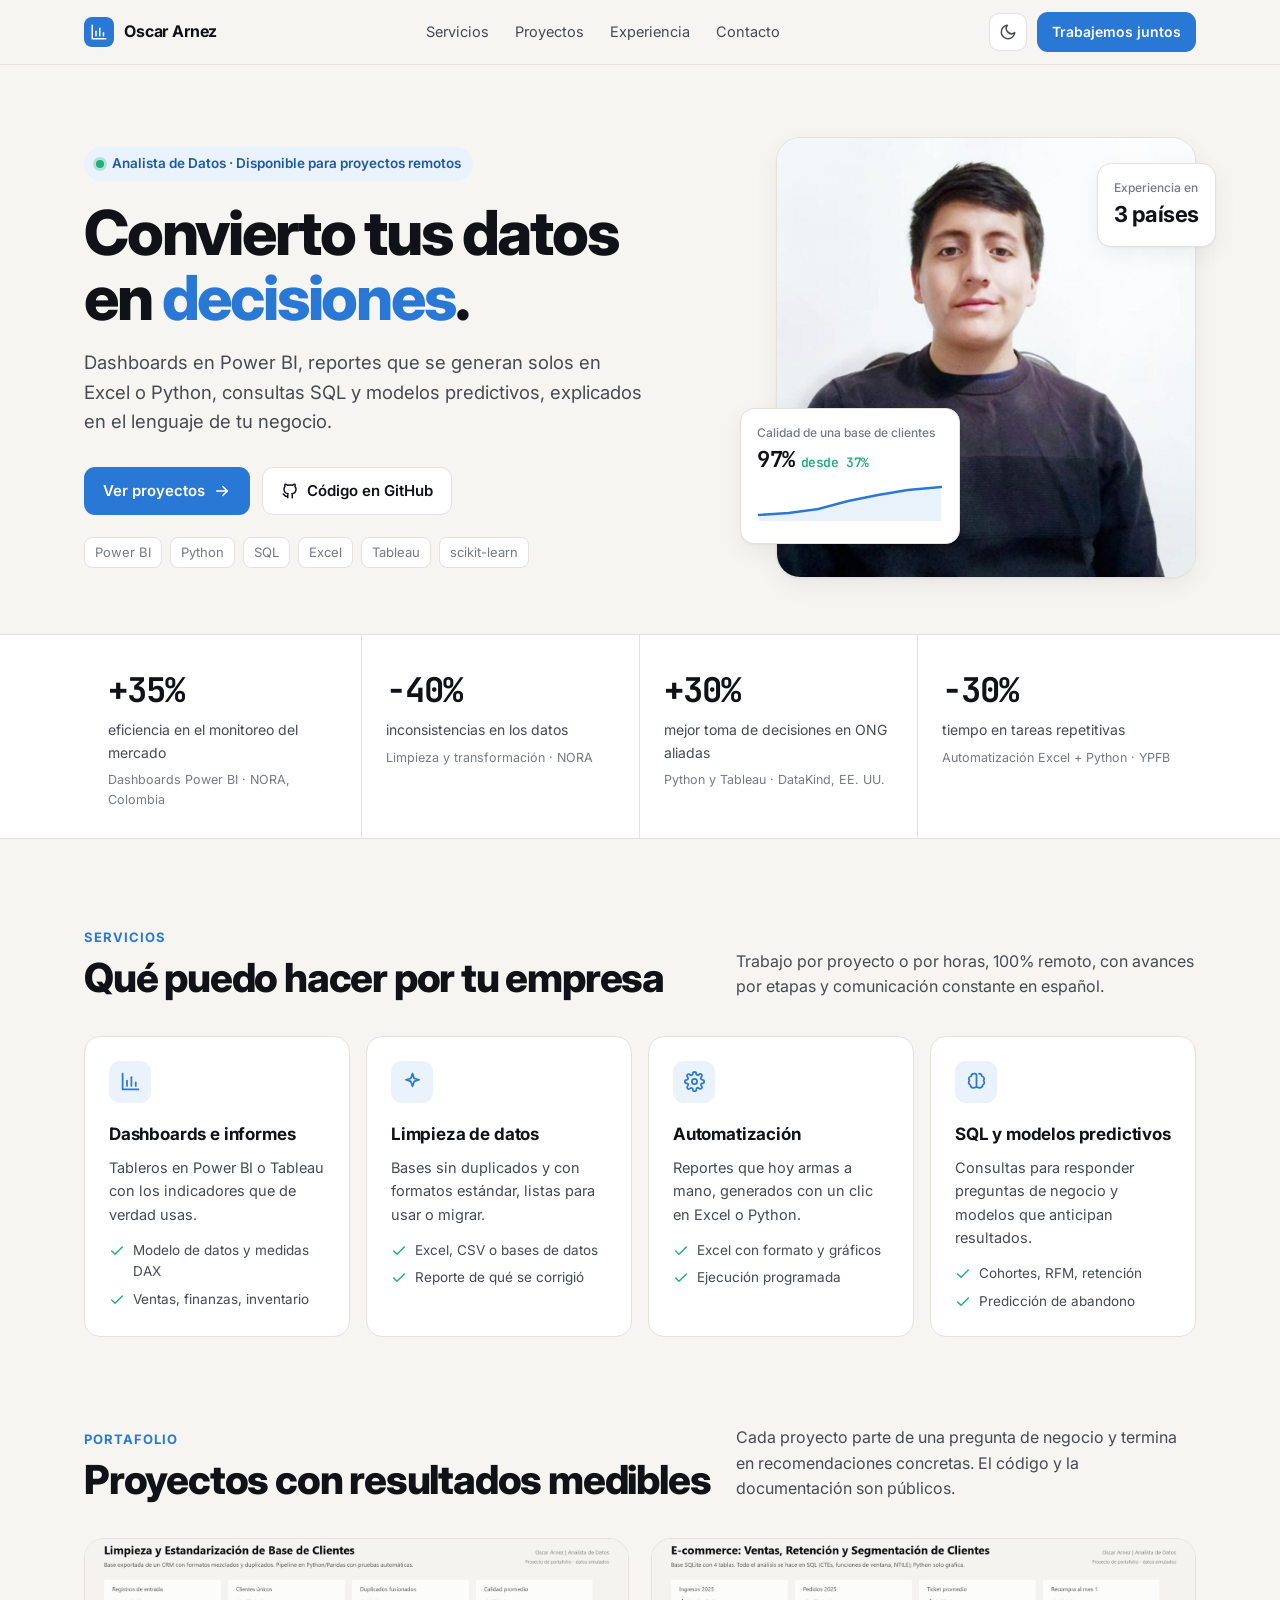
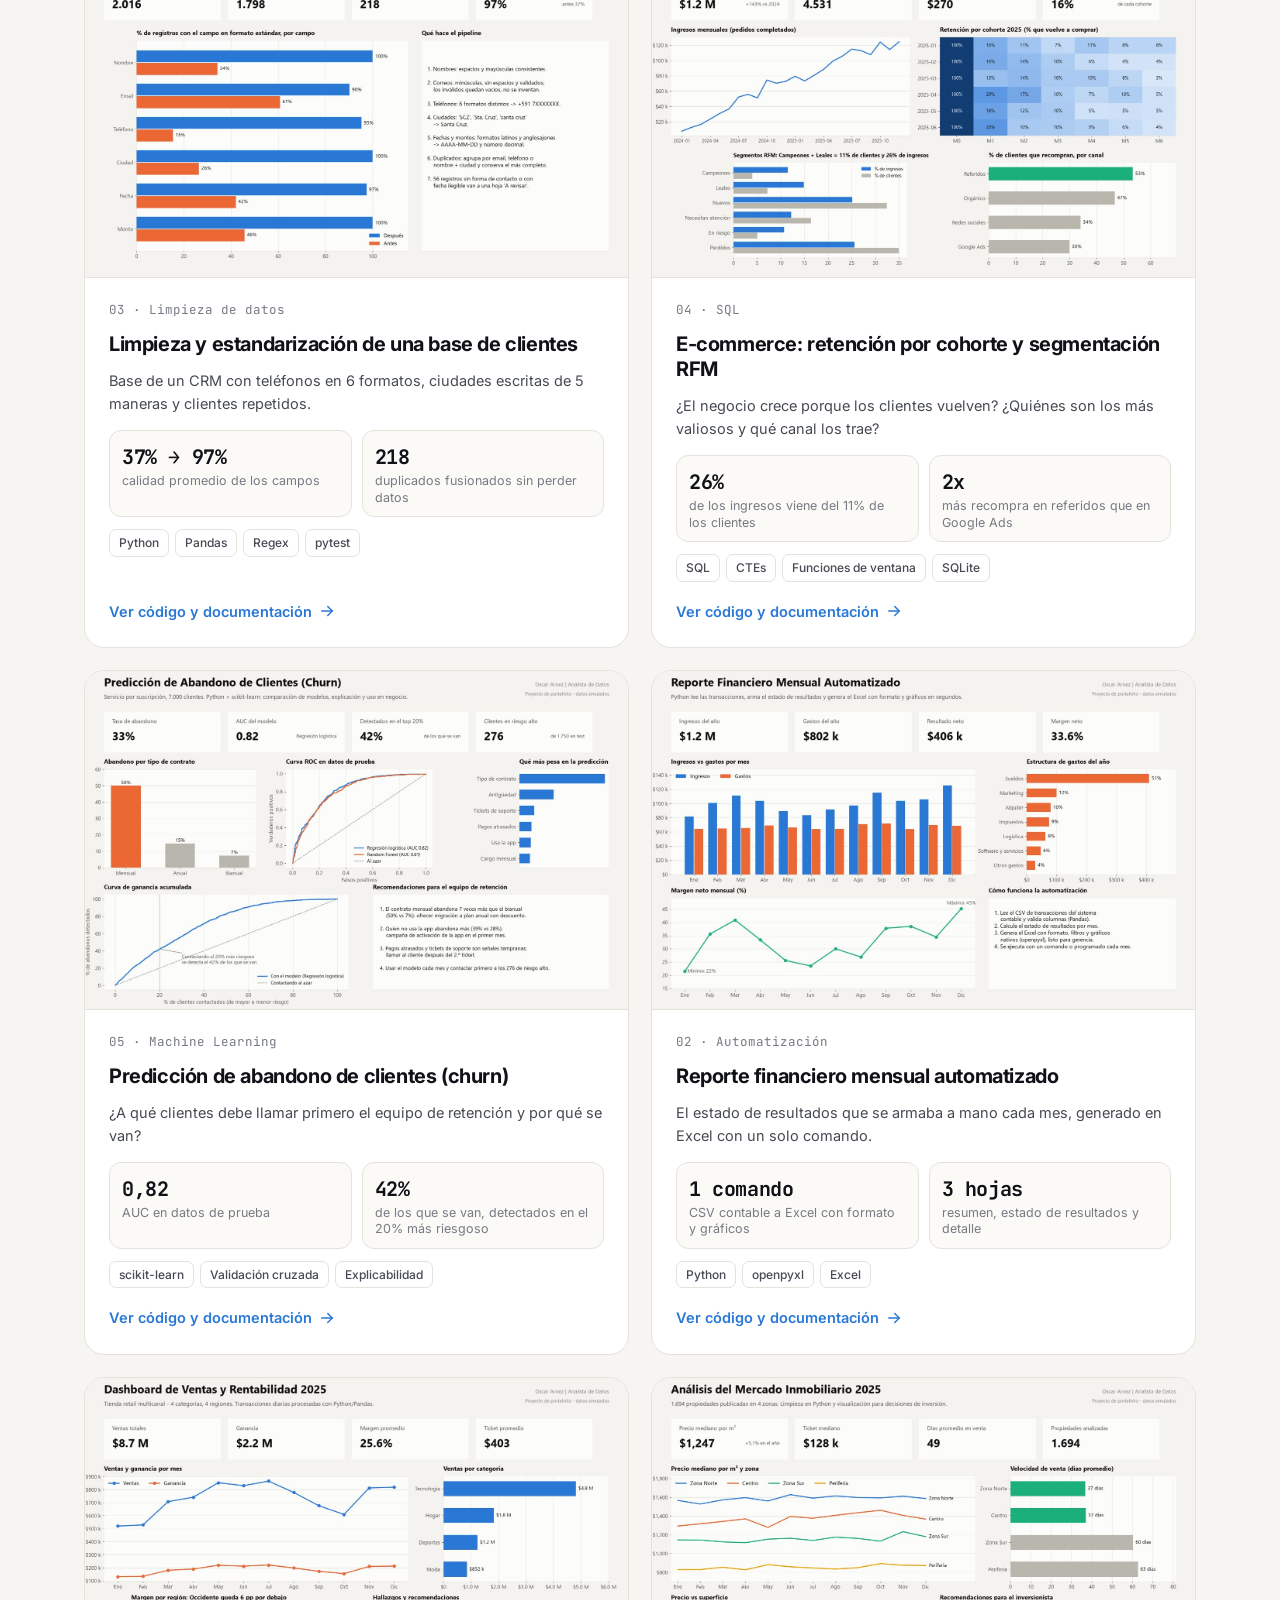
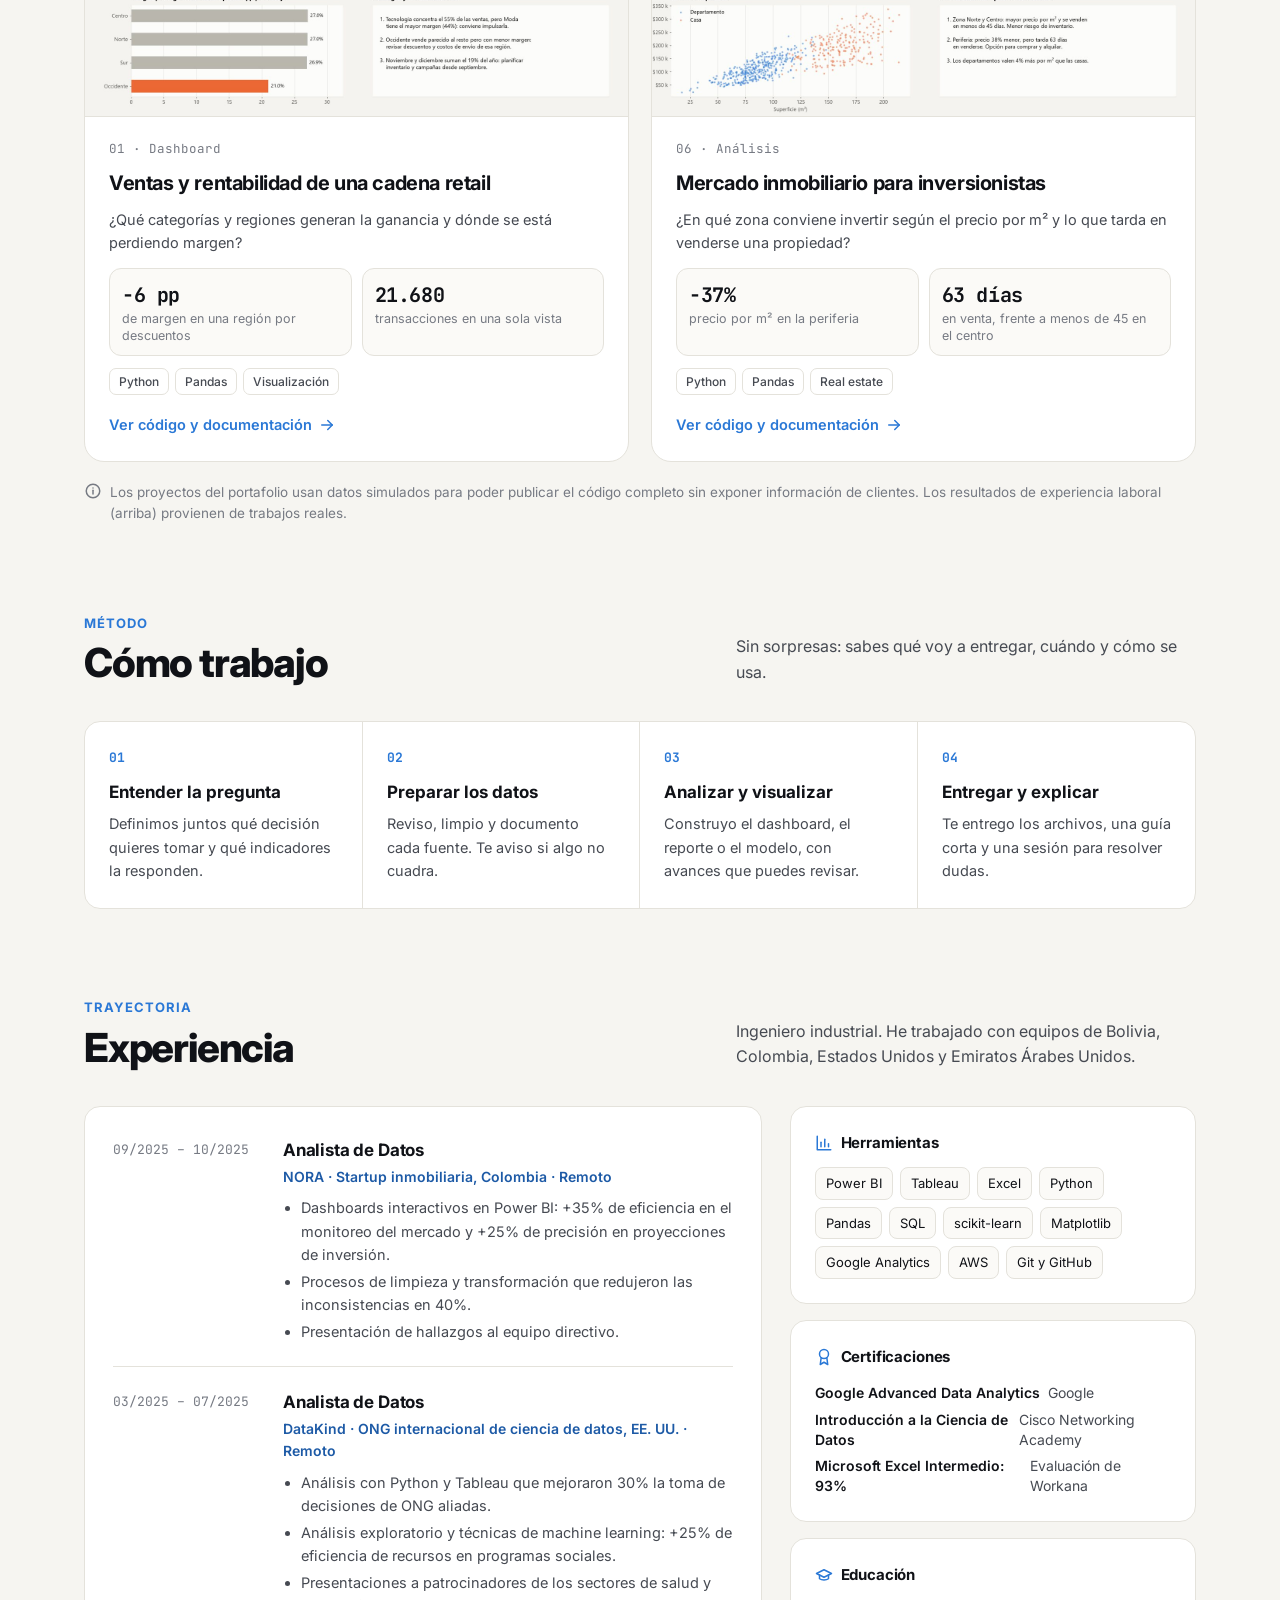
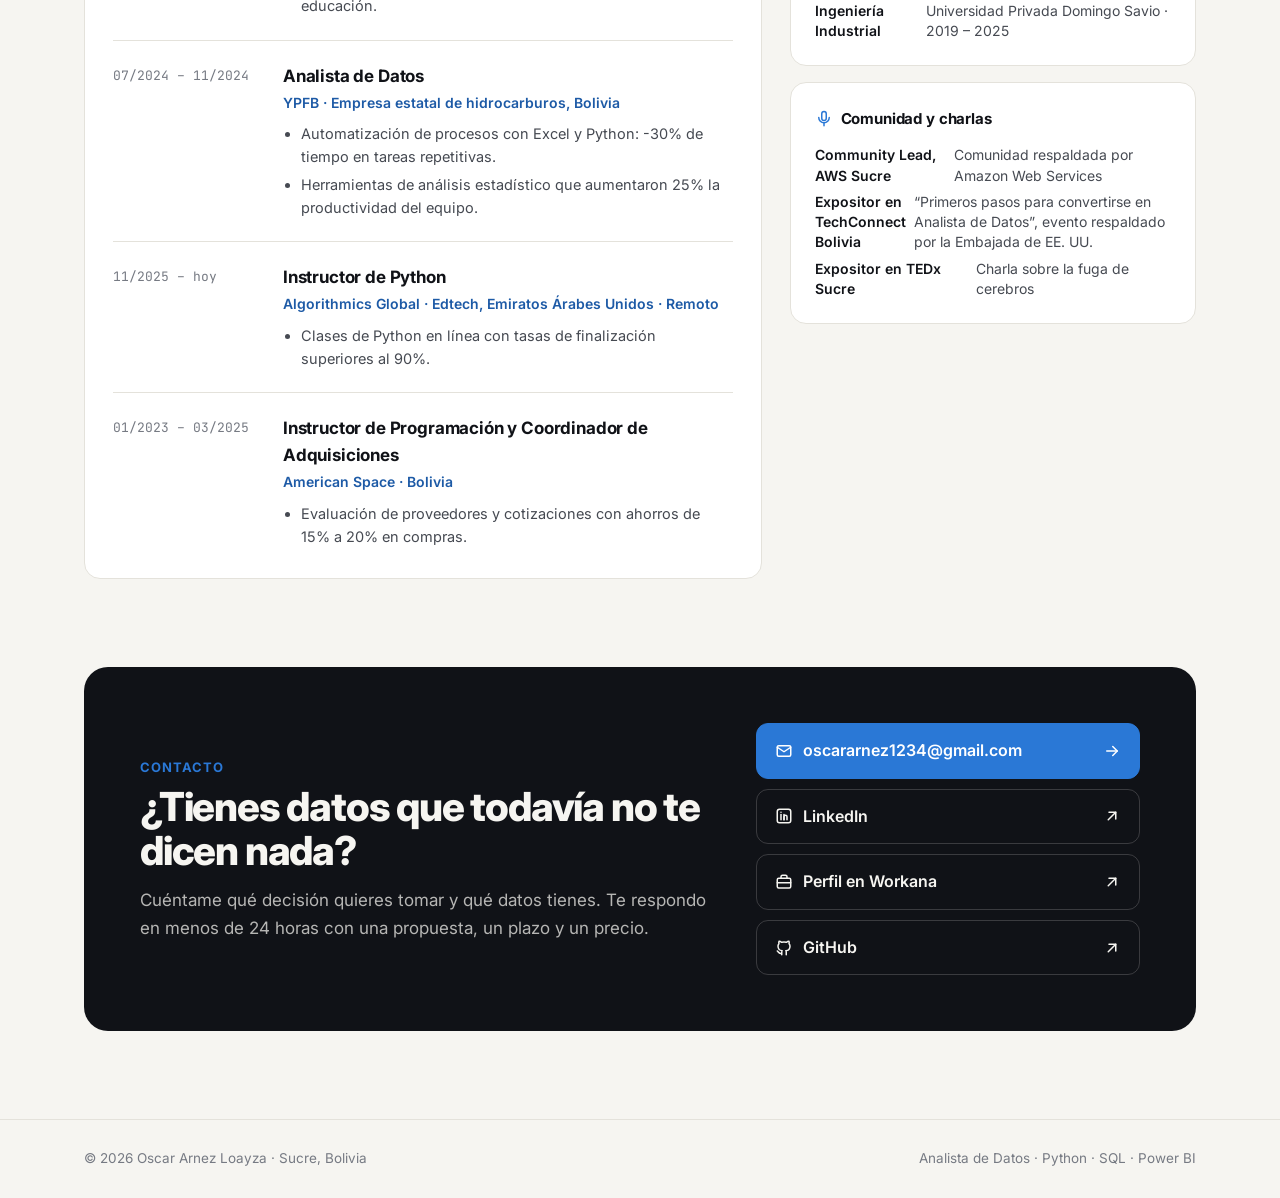
==== index.html @ d2a61fe0 "Página profesional Co-Authored-By: Claude Opus 5.5 <noreply@anthropic.com>" ====
<!doctype html>
<html lang="es">
<head>
<meta charset="utf-8">
<meta name="viewport" content="width=device-width, initial-scale=1">
<title>Oscar Arnez · Analista de Datos</title>
<meta name="description" content="Analista de datos: dashboards en Power BI, limpieza de datos, automatización de reportes en Excel y Python, SQL y modelos predictivos. Trabajo remoto para empresas de Latinoamérica.">
<meta property="og:type" content="website">
<meta property="og:title" content="Oscar Arnez · Analista de Datos">
<meta property="og:description" content="Convierto tus datos en decisiones: dashboards, reportes automatizados, SQL y modelos predictivos.">
<meta property="og:image" content="https://sub-cre.github.io/assets/preview.jpg">
<meta property="og:url" content="https://sub-cre.github.io/">
<meta name="twitter:card" content="summary_large_image">
<link rel="icon" href="data:image/svg+xml,%3Csvg xmlns='http://www.w3.org/2000/svg' viewBox='0 0 32 32'%3E%3Crect width='32' height='32' rx='7' fill='%232a78d6'/%3E%3Cpath d='M8 22v-5M14 22V10M20 22v-8M26 22V6' stroke='white' stroke-width='3' stroke-linecap='round'/%3E%3C/svg%3E">
<link rel="preconnect" href="https://fonts.googleapis.com">
<link rel="preconnect" href="https://fonts.gstatic.com" crossorigin>
<link href="https://fonts.googleapis.com/css2?family=Inter:wght@400;500;600;700;800&family=JetBrains+Mono:wght@500;700&display=swap" rel="stylesheet">
<style>
:root{
  --bg:#f6f5f1; --surface:#ffffff; --surface-2:#fbfaf7; --ink:#101217; --ink-2:#464a52; --muted:#767a83;
  --line:#e4e2db; --accent:#2a78d6; --accent-ink:#1d5aa6; --accent-soft:#eaf2fc; --good:#1baf7a; --warm:#eb6834;
  --shadow:0 1px 2px rgba(16,18,23,.04),0 8px 24px rgba(16,18,23,.06);
  --radius:16px; --max:1160px;
}
@media (prefers-color-scheme:dark){
  :root:not([data-theme="light"]){
    --bg:#0c0e12; --surface:#14171d; --surface-2:#181c23; --ink:#eef0f3; --ink-2:#b4b9c3; --muted:#868c97;
    --line:#262a33; --accent:#5c9ee8; --accent-ink:#8dbcf1; --accent-soft:#16253a; --shadow:0 1px 2px rgba(0,0,0,.3),0 8px 24px rgba(0,0,0,.35);
  }
}
:root[data-theme="dark"]{
  --bg:#0c0e12; --surface:#14171d; --surface-2:#181c23; --ink:#eef0f3; --ink-2:#b4b9c3; --muted:#868c97;
  --line:#262a33; --accent:#5c9ee8; --accent-ink:#8dbcf1; --accent-soft:#16253a; --shadow:0 1px 2px rgba(0,0,0,.3),0 8px 24px rgba(0,0,0,.35);
}
*{box-sizing:border-box;margin:0;padding:0}
html{scroll-behavior:smooth}
body{background:var(--bg);color:var(--ink);font:400 16px/1.6 Inter,system-ui,-apple-system,"Segoe UI",sans-serif;-webkit-font-smoothing:antialiased}
a{color:inherit;text-decoration:none}
img{max-width:100%;display:block}
.wrap{max-width:var(--max);margin:0 auto;padding:0 24px}
.mono{font-family:"JetBrains Mono",ui-monospace,monospace}
svg.i{width:18px;height:18px;flex:none;stroke:currentColor;fill:none;stroke-width:2;stroke-linecap:round;stroke-linejoin:round}

/* nav */
header.nav{position:sticky;top:0;z-index:20;background:color-mix(in srgb,var(--bg) 86%,transparent);backdrop-filter:blur(10px);border-bottom:1px solid var(--line)}
.nav .wrap{display:flex;align-items:center;justify-content:space-between;height:64px;gap:16px}
.brand{display:flex;align-items:center;gap:10px;font-weight:700;letter-spacing:-.01em}
.brand .logo{width:30px;height:30px;border-radius:8px;background:var(--accent);display:grid;place-items:center;color:#fff}
.brand .logo svg{width:18px;height:18px}
.nav nav{display:flex;gap:26px;font-size:14.5px;color:var(--ink-2)}
.nav nav a:hover{color:var(--ink)}
.nav .actions{display:flex;gap:10px;align-items:center}
.icon-btn{width:38px;height:38px;border-radius:10px;border:1px solid var(--line);background:var(--surface);display:grid;place-items:center;color:var(--ink-2);cursor:pointer}
.icon-btn:hover{color:var(--ink)}

.btn{display:inline-flex;align-items:center;gap:8px;padding:11px 18px;border-radius:11px;font-weight:600;font-size:15px;border:1px solid transparent;transition:transform .15s,background .15s}
.btn:hover{transform:translateY(-1px)}
.btn-primary{background:var(--accent);color:#fff}
.btn-primary:hover{background:var(--accent-ink)}
:root[data-theme="dark"] .btn-primary:hover{color:#0c0e12}
.btn-ghost{background:var(--surface);border-color:var(--line);color:var(--ink)}
.btn-sm{padding:8px 14px;font-size:14px}

/* hero */
.hero{padding:72px 0 56px}
.hero .wrap{display:grid;grid-template-columns:1.15fr .85fr;gap:56px;align-items:center}
.eyebrow{display:inline-flex;align-items:center;gap:8px;font-size:13.5px;font-weight:600;color:var(--accent-ink);background:var(--accent-soft);padding:6px 12px;border-radius:999px}
.dot{width:8px;height:8px;border-radius:50%;background:var(--good);box-shadow:0 0 0 3px color-mix(in srgb,var(--good) 25%,transparent)}
h1{font-size:clamp(38px,5.4vw,62px);line-height:1.04;letter-spacing:-.035em;font-weight:800;margin:20px 0 18px}
h1 em{font-style:normal;color:var(--accent)}
.lead{font-size:18.5px;color:var(--ink-2);max-width:560px}
.hero .cta{display:flex;flex-wrap:wrap;gap:12px;margin:30px 0 22px}
.tools-line{display:flex;flex-wrap:wrap;gap:8px;font-size:13px;color:var(--muted)}
.tools-line span{border:1px solid var(--line);padding:4px 10px;border-radius:8px;background:var(--surface)}

.portrait{position:relative;max-width:420px;justify-self:end;width:100%}
.portrait .photo{border-radius:24px;overflow:hidden;border:1px solid var(--line);box-shadow:var(--shadow);aspect-ratio:1/1.05;background:var(--surface)}
.portrait .photo img{width:100%;height:100%;object-fit:cover;object-position:center 20%}
.float{position:absolute;background:var(--surface);border:1px solid var(--line);border-radius:14px;box-shadow:var(--shadow);padding:14px 16px}
.float.f1{left:-36px;bottom:34px;width:220px}
.float.f2{right:-20px;top:26px}
.float .lbl{font-size:12px;color:var(--muted);font-weight:500}
.float .val{font-size:22px;font-weight:700;letter-spacing:-.02em}
.float .val small{font-size:13px;color:var(--good);font-weight:600;margin-left:6px}
.float svg.spark{width:100%;height:38px;margin-top:6px}

/* stats */
.stats{border-top:1px solid var(--line);border-bottom:1px solid var(--line);background:var(--surface)}
.stats .wrap{display:grid;grid-template-columns:repeat(4,1fr)}
.stat{padding:28px 24px;border-right:1px solid var(--line)}
.stat:last-child{border-right:0}
.stat .n{font-size:34px;font-weight:700;letter-spacing:-.03em}
.stat .t{font-size:14px;color:var(--ink-2);margin-top:2px}
.stat .s{font-size:12.5px;color:var(--muted);margin-top:6px}

section{padding:88px 0}
.sec-head{display:flex;justify-content:space-between;align-items:end;gap:24px;margin-bottom:36px;flex-wrap:wrap}
.kicker{font-size:13px;font-weight:700;letter-spacing:.08em;text-transform:uppercase;color:var(--accent)}
h2{font-size:clamp(28px,3.4vw,40px);letter-spacing:-.03em;line-height:1.1;margin-top:8px;font-weight:800}
.sec-head p{max-width:460px;color:var(--ink-2)}

/* services */
.grid-4{display:grid;grid-template-columns:repeat(4,1fr);gap:16px}
.card{background:var(--surface);border:1px solid var(--line);border-radius:var(--radius);padding:24px}
.card .ic{width:42px;height:42px;border-radius:11px;background:var(--accent-soft);color:var(--accent);display:grid;place-items:center;margin-bottom:18px}
.card .ic svg{width:21px;height:21px}
.card h3{font-size:17px;letter-spacing:-.01em;margin-bottom:8px}
.card p{font-size:14.5px;color:var(--ink-2)}
.card ul{list-style:none;margin-top:14px;display:grid;gap:6px;font-size:13.5px;color:var(--ink-2)}
.card li{display:flex;gap:8px;align-items:flex-start}
.card li svg{width:16px;height:16px;color:var(--good);margin-top:3px}

/* projects */
.projects{display:grid;grid-template-columns:repeat(2,1fr);gap:22px}
.proj{background:var(--surface);border:1px solid var(--line);border-radius:20px;overflow:hidden;display:flex;flex-direction:column;transition:transform .2s,box-shadow .2s}
.proj:hover{transform:translateY(-3px);box-shadow:var(--shadow)}
.proj .thumb{aspect-ratio:16/10;overflow:hidden;border-bottom:1px solid var(--line);background:#f4f3ef}
.proj .thumb img{width:100%;height:100%;object-fit:cover;object-position:top}
.proj .body{padding:22px 24px 24px;display:flex;flex-direction:column;gap:12px;flex:1}
.proj .num{font-size:12.5px;color:var(--muted)}
.proj h3{font-size:20px;letter-spacing:-.02em;line-height:1.25}
.proj .q{font-size:14.5px;color:var(--ink-2)}
.proj .res{display:grid;grid-template-columns:1fr 1fr;gap:10px;margin-top:2px}
.proj .res div{background:var(--surface-2);border:1px solid var(--line);border-radius:12px;padding:10px 12px}
.proj .res b{display:block;font-size:20px;letter-spacing:-.02em}
.proj .res span{font-size:12.5px;color:var(--muted);line-height:1.35;display:block}
.tags{display:flex;flex-wrap:wrap;gap:6px}
.tags span{font-size:12px;font-weight:500;color:var(--ink-2);border:1px solid var(--line);border-radius:7px;padding:3px 9px}
.proj .link{margin-top:auto;padding-top:6px;display:inline-flex;align-items:center;gap:6px;font-weight:600;font-size:14.5px;color:var(--accent)}
.proj .link:hover{gap:10px}
.note{font-size:13.5px;color:var(--muted);margin-top:20px;display:flex;gap:8px;align-items:flex-start}

/* process */
.steps{display:grid;grid-template-columns:repeat(4,1fr);gap:0;border:1px solid var(--line);border-radius:var(--radius);background:var(--surface);overflow:hidden}
.step{padding:26px 24px;border-right:1px solid var(--line)}
.step:last-child{border-right:0}
.step .k{font-size:13px;color:var(--accent);font-weight:700}
.step h3{font-size:17px;margin:10px 0 6px}
.step p{font-size:14.5px;color:var(--ink-2)}

/* experience */
.exp-grid{display:grid;grid-template-columns:1.25fr .75fr;gap:28px;align-items:start}
.timeline{background:var(--surface);border:1px solid var(--line);border-radius:var(--radius);padding:8px 28px}
.job{display:grid;grid-template-columns:150px 1fr;gap:20px;padding:22px 0;border-bottom:1px solid var(--line)}
.job:last-child{border-bottom:0}
.job .when{font-size:13px;color:var(--muted);padding-top:3px}
.job h3{font-size:17px;letter-spacing:-.01em}
.job .org{font-size:14px;color:var(--accent-ink);font-weight:600;margin:2px 0 8px}
.job ul{padding-left:18px;color:var(--ink-2);font-size:14.5px;display:grid;gap:4px}
.side{display:grid;gap:16px}
.side h3{font-size:15px;margin-bottom:12px;display:flex;align-items:center;gap:8px}
.side h3 svg{color:var(--accent)}
.chips{display:flex;flex-wrap:wrap;gap:7px}
.chips span{font-size:13px;background:var(--surface-2);border:1px solid var(--line);border-radius:8px;padding:5px 10px}
.creds{list-style:none;display:grid;gap:12px}
.creds li{font-size:14px;color:var(--ink-2);line-height:1.45}
.creds b{color:var(--ink);font-weight:600;display:block}

/* contact */
.contact{padding:0 0 88px}
.cta-box{background:var(--ink);color:var(--bg);border-radius:24px;padding:56px;display:grid;grid-template-columns:1.2fr .8fr;gap:40px;align-items:center}
.cta-box h2{color:var(--bg)}
.cta-box p{color:color-mix(in srgb,var(--bg) 72%,transparent);margin-top:14px;font-size:17px}
.cta-links{display:grid;gap:10px}
.cta-links a{display:flex;align-items:center;justify-content:space-between;gap:12px;padding:14px 18px;border-radius:12px;border:1px solid color-mix(in srgb,var(--bg) 18%,transparent);font-weight:600}
.cta-links a:hover{background:color-mix(in srgb,var(--bg) 8%,transparent)}
.cta-links a span{display:flex;align-items:center;gap:10px}
.cta-links a.main{background:var(--accent);border-color:var(--accent);color:#fff}
footer{border-top:1px solid var(--line);padding:28px 0;font-size:13.5px;color:var(--muted)}
footer .wrap{display:flex;justify-content:space-between;gap:16px;flex-wrap:wrap}

@media (max-width:980px){
  .hero .wrap,.exp-grid,.cta-box{grid-template-columns:1fr}
  .portrait{justify-self:start;max-width:360px}
  .float.f1{left:auto;right:-12px}
  .grid-4,.steps{grid-template-columns:repeat(2,1fr)}
  .step:nth-child(2){border-right:0}
  .step:nth-child(-n+2){border-bottom:1px solid var(--line)}
  .stats .wrap{grid-template-columns:repeat(2,1fr)}
  .stat:nth-child(2){border-right:0}
  .stat:nth-child(-n+2){border-bottom:1px solid var(--line)}
  .nav nav{display:none}
}
@media (max-width:680px){
  .wrap{padding:0 16px}
  .hero{padding:44px 0 40px}
  section{padding:64px 0}
  .projects,.grid-4,.steps{grid-template-columns:1fr}
  .step{border-right:0;border-bottom:1px solid var(--line)}
  .step:last-child{border-bottom:0}
  .job{grid-template-columns:1fr;gap:6px}
  .timeline{padding:4px 18px}
  .cta-box{padding:32px 22px}
  .float.f2{display:none}
  .float.f1{right:-6px;bottom:18px;width:190px}
  .nav .actions .btn{display:none}
}
</style>
</head>
<body>

<svg width="0" height="0" style="position:absolute" aria-hidden="true">
  <symbol id="i-bar" viewBox="0 0 24 24"><path d="M3 3v18h18"/><path d="M8 17V11"/><path d="M13 17V7"/><path d="M18 17v-4"/></symbol>
  <symbol id="i-sparkles" viewBox="0 0 24 24"><path d="M12 3l1.9 5.6L19.5 10l-5.6 1.9L12 17.5l-1.9-5.6L4.5 10l5.6-1.4z"/></symbol>
  <symbol id="i-db" viewBox="0 0 24 24"><ellipse cx="12" cy="5" rx="8" ry="3"/><path d="M4 5v14c0 1.7 3.6 3 8 3s8-1.3 8-3V5"/><path d="M4 12c0 1.7 3.6 3 8 3s8-1.3 8-3"/></symbol>
  <symbol id="i-cog" viewBox="0 0 24 24"><path d="M12 15a3 3 0 1 0 0-6 3 3 0 0 0 0 6z"/><path d="M19.4 15a1.7 1.7 0 0 0 .3 1.8l.1.1a2 2 0 1 1-2.8 2.8l-.1-.1a1.7 1.7 0 0 0-1.8-.3 1.7 1.7 0 0 0-1 1.5V21a2 2 0 1 1-4 0v-.1a1.7 1.7 0 0 0-1.1-1.5 1.7 1.7 0 0 0-1.8.3l-.1.1a2 2 0 1 1-2.8-2.8l.1-.1a1.7 1.7 0 0 0 .3-1.8 1.7 1.7 0 0 0-1.5-1H3a2 2 0 1 1 0-4h.1a1.7 1.7 0 0 0 1.5-1.1 1.7 1.7 0 0 0-.3-1.8l-.1-.1a2 2 0 1 1 2.8-2.8l.1.1a1.7 1.7 0 0 0 1.8.3H9a1.7 1.7 0 0 0 1-1.5V3a2 2 0 1 1 4 0v.1a1.7 1.7 0 0 0 1 1.5 1.7 1.7 0 0 0 1.8-.3l.1-.1a2 2 0 1 1 2.8 2.8l-.1.1a1.7 1.7 0 0 0-.3 1.8V9a1.7 1.7 0 0 0 1.5 1H21a2 2 0 1 1 0 4h-.1a1.7 1.7 0 0 0-1.5 1z"/></symbol>
  <symbol id="i-brain" viewBox="0 0 24 24"><path d="M9 3a3 3 0 0 0-3 3 3 3 0 0 0-2 5 3 3 0 0 0 1 5 3 3 0 0 0 4 3 3 3 0 0 0 3-1V4a3 3 0 0 0-3-1z"/><path d="M15 3a3 3 0 0 1 3 3 3 3 0 0 1 2 5 3 3 0 0 1-1 5 3 3 0 0 1-4 3 3 3 0 0 1-3-1"/></symbol>
  <symbol id="i-check" viewBox="0 0 24 24"><path d="M20 6L9 17l-5-5"/></symbol>
  <symbol id="i-arrow" viewBox="0 0 24 24"><path d="M5 12h14"/><path d="M13 6l6 6-6 6"/></symbol>
  <symbol id="i-ext" viewBox="0 0 24 24"><path d="M7 17L17 7"/><path d="M8 7h9v9"/></symbol>
  <symbol id="i-mail" viewBox="0 0 24 24"><rect x="3" y="5" width="18" height="14" rx="2"/><path d="M3 7l9 6 9-6"/></symbol>
  <symbol id="i-in" viewBox="0 0 24 24"><rect x="3" y="3" width="18" height="18" rx="3"/><path d="M8 10v7"/><path d="M8 7v.01"/><path d="M12 17v-4a2 2 0 0 1 4 0v4"/><path d="M12 10v7"/></symbol>
  <symbol id="i-gh" viewBox="0 0 24 24"><path d="M9 19c-4.3 1.4-4.3-2.5-6-3m12 5v-3.5c0-1 .1-1.4-.5-2 2.8-.3 5.5-1.4 5.5-6a4.6 4.6 0 0 0-1.3-3.2 4.2 4.2 0 0 0-.1-3.2s-1.1-.3-3.5 1.3a12.3 12.3 0 0 0-6.2 0C6.5 2.8 5.4 3.1 5.4 3.1a4.2 4.2 0 0 0-.1 3.2A4.6 4.6 0 0 0 4 9.5c0 4.6 2.7 5.7 5.5 6-.6.6-.6 1.2-.5 2V21"/></symbol>
  <symbol id="i-brief" viewBox="0 0 24 24"><rect x="3" y="7" width="18" height="13" rx="2"/><path d="M8 7V5a2 2 0 0 1 2-2h4a2 2 0 0 1 2 2v2"/><path d="M3 13h18"/></symbol>
  <symbol id="i-cap" viewBox="0 0 24 24"><path d="M22 10L12 5 2 10l10 5 10-5z"/><path d="M6 12v5c3 2 9 2 12 0v-5"/></symbol>
  <symbol id="i-award" viewBox="0 0 24 24"><circle cx="12" cy="8" r="6"/><path d="M8.2 13.2L7 22l5-3 5 3-1.2-8.8"/></symbol>
  <symbol id="i-mic" viewBox="0 0 24 24"><rect x="9" y="2" width="6" height="12" rx="3"/><path d="M5 10a7 7 0 0 0 14 0"/><path d="M12 17v4"/></symbol>
  <symbol id="i-info" viewBox="0 0 24 24"><circle cx="12" cy="12" r="9"/><path d="M12 11v5"/><path d="M12 8v.01"/></symbol>
  <symbol id="i-sun" viewBox="0 0 24 24"><circle cx="12" cy="12" r="4"/><path d="M12 2v2M12 20v2M4.9 4.9l1.4 1.4M17.7 17.7l1.4 1.4M2 12h2M20 12h2M4.9 19.1l1.4-1.4M17.7 6.3l1.4-1.4"/></symbol>
  <symbol id="i-moon" viewBox="0 0 24 24"><path d="M21 12.8A9 9 0 1 1 11.2 3a7 7 0 0 0 9.8 9.8z"/></symbol>
</svg>

<header class="nav">
  <div class="wrap">
    <a href="#inicio" class="brand"><span class="logo"><svg class="i"><use href="#i-bar"/></svg></span>Oscar Arnez</a>
    <nav aria-label="Secciones">
      <a href="#servicios">Servicios</a>
      <a href="#proyectos">Proyectos</a>
      <a href="#experiencia">Experiencia</a>
      <a href="#contacto">Contacto</a>
    </nav>
    <div class="actions">
      <button class="icon-btn" id="theme" aria-label="Cambiar tema"><svg class="i"><use href="#i-moon"/></svg></button>
      <a class="btn btn-primary btn-sm" href="#contacto">Trabajemos juntos</a>
    </div>
  </div>
</header>

<main id="inicio">
<section class="hero">
  <div class="wrap">
    <div>
      <span class="eyebrow"><span class="dot"></span>Analista de Datos · Disponible para proyectos remotos</span>
      <h1>Convierto tus datos en <em>decisiones</em>.</h1>
      <p class="lead">Dashboards en Power BI, reportes que se generan solos en Excel o Python, consultas SQL y modelos predictivos, explicados en el lenguaje de tu negocio.</p>
      <div class="cta">
        <a class="btn btn-primary" href="#proyectos">Ver proyectos <svg class="i"><use href="#i-arrow"/></svg></a>
        <a class="btn btn-ghost" href="https://github.com/Sub-Cre/portafolio-analisis-datos" target="_blank" rel="noopener"><svg class="i"><use href="#i-gh"/></svg>Código en GitHub</a>
      </div>
      <div class="tools-line"><span>Power BI</span><span>Python</span><span>SQL</span><span>Excel</span><span>Tableau</span><span>scikit-learn</span></div>
    </div>
    <div class="portrait">
      <div class="photo"><img src="assets/oscar.jpg" alt="Oscar Arnez Loayza, analista de datos" width="640" height="640"></div>
      <div class="float f2">
        <div class="lbl">Experiencia en</div>
        <div class="val">3 países</div>
      </div>
      <div class="float f1">
        <div class="lbl">Calidad de una base de clientes</div>
        <div class="val mono">97%<small>desde 37%</small></div>
        <svg class="spark" viewBox="0 0 200 38" preserveAspectRatio="none" aria-hidden="true">
          <path d="M2 32 L34 30 L66 26 L98 18 L130 12 L162 7 L198 4" fill="none" stroke="var(--accent)" stroke-width="2.4" stroke-linecap="round"/>
          <path d="M2 32 L34 30 L66 26 L98 18 L130 12 L162 7 L198 4 L198 38 L2 38Z" fill="var(--accent)" opacity=".1"/>
        </svg>
      </div>
    </div>
  </div>
</section>

<div class="stats">
  <div class="wrap">
    <div class="stat"><div class="n mono">+35%</div><div class="t">eficiencia en el monitoreo del mercado</div><div class="s">Dashboards Power BI · NORA, Colombia</div></div>
    <div class="stat"><div class="n mono">-40%</div><div class="t">inconsistencias en los datos</div><div class="s">Limpieza y transformación · NORA</div></div>
    <div class="stat"><div class="n mono">+30%</div><div class="t">mejor toma de decisiones en ONG aliadas</div><div class="s">Python y Tableau · DataKind, EE. UU.</div></div>
    <div class="stat"><div class="n mono">-30%</div><div class="t">tiempo en tareas repetitivas</div><div class="s">Automatización Excel + Python · YPFB</div></div>
  </div>
</div>

<section id="servicios">
  <div class="wrap">
    <div class="sec-head">
      <div><div class="kicker">Servicios</div><h2>Qué puedo hacer por tu empresa</h2></div>
      <p>Trabajo por proyecto o por horas, 100% remoto, con avances por etapas y comunicación constante en español.</p>
    </div>
    <div class="grid-4">
      <div class="card"><div class="ic"><svg class="i"><use href="#i-bar"/></svg></div><h3>Dashboards e informes</h3><p>Tableros en Power BI o Tableau con los indicadores que de verdad usas.</p>
        <ul><li><svg class="i"><use href="#i-check"/></svg>Modelo de datos y medidas DAX</li><li><svg class="i"><use href="#i-check"/></svg>Ventas, finanzas, inventario</li></ul></div>
      <div class="card"><div class="ic"><svg class="i"><use href="#i-sparkles"/></svg></div><h3>Limpieza de datos</h3><p>Bases sin duplicados y con formatos estándar, listas para usar o migrar.</p>
        <ul><li><svg class="i"><use href="#i-check"/></svg>Excel, CSV o bases de datos</li><li><svg class="i"><use href="#i-check"/></svg>Reporte de qué se corrigió</li></ul></div>
      <div class="card"><div class="ic"><svg class="i"><use href="#i-cog"/></svg></div><h3>Automatización</h3><p>Reportes que hoy armas a mano, generados con un clic en Excel o Python.</p>
        <ul><li><svg class="i"><use href="#i-check"/></svg>Excel con formato y gráficos</li><li><svg class="i"><use href="#i-check"/></svg>Ejecución programada</li></ul></div>
      <div class="card"><div class="ic"><svg class="i"><use href="#i-brain"/></svg></div><h3>SQL y modelos predictivos</h3><p>Consultas para responder preguntas de negocio y modelos que anticipan resultados.</p>
        <ul><li><svg class="i"><use href="#i-check"/></svg>Cohortes, RFM, retención</li><li><svg class="i"><use href="#i-check"/></svg>Predicción de abandono</li></ul></div>
    </div>
  </div>
</section>

<section id="proyectos" style="padding-top:0">
  <div class="wrap">
    <div class="sec-head">
      <div><div class="kicker">Portafolio</div><h2>Proyectos con resultados medibles</h2></div>
      <p>Cada proyecto parte de una pregunta de negocio y termina en recomendaciones concretas. El código y la documentación son públicos.</p>
    </div>
    <div class="projects">
      <article class="proj">
        <a class="thumb" href="https://github.com/Sub-Cre/portafolio-analisis-datos/tree/main/03-limpieza-base-clientes" target="_blank" rel="noopener"><img src="assets/limpieza.jpg" alt="Gráfico de calidad de datos antes y después de la limpieza" loading="lazy"></a>
        <div class="body">
          <div class="num mono">03 · Limpieza de datos</div>
          <h3>Limpieza y estandarización de una base de clientes</h3>
          <p class="q">Base de un CRM con teléfonos en 6 formatos, ciudades escritas de 5 maneras y clientes repetidos.</p>
          <div class="res"><div><b class="mono">37% → 97%</b><span>calidad promedio de los campos</span></div><div><b class="mono">218</b><span>duplicados fusionados sin perder datos</span></div></div>
          <div class="tags"><span>Python</span><span>Pandas</span><span>Regex</span><span>pytest</span></div>
          <a class="link" href="https://github.com/Sub-Cre/portafolio-analisis-datos/tree/main/03-limpieza-base-clientes" target="_blank" rel="noopener">Ver código y documentación <svg class="i"><use href="#i-arrow"/></svg></a>
        </div>
      </article>
      <article class="proj">
        <a class="thumb" href="https://github.com/Sub-Cre/portafolio-analisis-datos/tree/main/04-analisis-sql-ecommerce" target="_blank" rel="noopener"><img src="assets/sql.jpg" alt="Dashboard de e-commerce con retención por cohorte y segmentos RFM" loading="lazy"></a>
        <div class="body">
          <div class="num mono">04 · SQL</div>
          <h3>E-commerce: retención por cohorte y segmentación RFM</h3>
          <p class="q">¿El negocio crece porque los clientes vuelven? ¿Quiénes son los más valiosos y qué canal los trae?</p>
          <div class="res"><div><b class="mono">26%</b><span>de los ingresos viene del 11% de los clientes</span></div><div><b class="mono">2x</b><span>más recompra en referidos que en Google Ads</span></div></div>
          <div class="tags"><span>SQL</span><span>CTEs</span><span>Funciones de ventana</span><span>SQLite</span></div>
          <a class="link" href="https://github.com/Sub-Cre/portafolio-analisis-datos/tree/main/04-analisis-sql-ecommerce" target="_blank" rel="noopener">Ver código y documentación <svg class="i"><use href="#i-arrow"/></svg></a>
        </div>
      </article>
      <article class="proj">
        <a class="thumb" href="https://github.com/Sub-Cre/portafolio-analisis-datos/tree/main/05-prediccion-abandono-clientes" target="_blank" rel="noopener"><img src="assets/churn.jpg" alt="Dashboard del modelo de predicción de abandono" loading="lazy"></a>
        <div class="body">
          <div class="num mono">05 · Machine Learning</div>
          <h3>Predicción de abandono de clientes (churn)</h3>
          <p class="q">¿A qué clientes debe llamar primero el equipo de retención y por qué se van?</p>
          <div class="res"><div><b class="mono">0,82</b><span>AUC en datos de prueba</span></div><div><b class="mono">42%</b><span>de los que se van, detectados en el 20% más riesgoso</span></div></div>
          <div class="tags"><span>scikit-learn</span><span>Validación cruzada</span><span>Explicabilidad</span></div>
          <a class="link" href="https://github.com/Sub-Cre/portafolio-analisis-datos/tree/main/05-prediccion-abandono-clientes" target="_blank" rel="noopener">Ver código y documentación <svg class="i"><use href="#i-arrow"/></svg></a>
        </div>
      </article>
      <article class="proj">
        <a class="thumb" href="https://github.com/Sub-Cre/portafolio-analisis-datos/tree/main/02-reporte-financiero-automatizado" target="_blank" rel="noopener"><img src="assets/finanzas.jpg" alt="Dashboard del reporte financiero automatizado" loading="lazy"></a>
        <div class="body">
          <div class="num mono">02 · Automatización</div>
          <h3>Reporte financiero mensual automatizado</h3>
          <p class="q">El estado de resultados que se armaba a mano cada mes, generado en Excel con un solo comando.</p>
          <div class="res"><div><b class="mono">1 comando</b><span>CSV contable a Excel con formato y gráficos</span></div><div><b class="mono">3 hojas</b><span>resumen, estado de resultados y detalle</span></div></div>
          <div class="tags"><span>Python</span><span>openpyxl</span><span>Excel</span></div>
          <a class="link" href="https://github.com/Sub-Cre/portafolio-analisis-datos/tree/main/02-reporte-financiero-automatizado" target="_blank" rel="noopener">Ver código y documentación <svg class="i"><use href="#i-arrow"/></svg></a>
        </div>
      </article>
      <article class="proj">
        <a class="thumb" href="https://github.com/Sub-Cre/portafolio-analisis-datos/tree/main/01-dashboard-ventas-retail" target="_blank" rel="noopener"><img src="assets/ventas.jpg" alt="Dashboard de ventas y rentabilidad retail" loading="lazy"></a>
        <div class="body">
          <div class="num mono">01 · Dashboard</div>
          <h3>Ventas y rentabilidad de una cadena retail</h3>
          <p class="q">¿Qué categorías y regiones generan la ganancia y dónde se está perdiendo margen?</p>
          <div class="res"><div><b class="mono">-6 pp</b><span>de margen en una región por descuentos</span></div><div><b class="mono">21.680</b><span>transacciones en una sola vista</span></div></div>
          <div class="tags"><span>Python</span><span>Pandas</span><span>Visualización</span></div>
          <a class="link" href="https://github.com/Sub-Cre/portafolio-analisis-datos/tree/main/01-dashboard-ventas-retail" target="_blank" rel="noopener">Ver código y documentación <svg class="i"><use href="#i-arrow"/></svg></a>
        </div>
      </article>
      <article class="proj">
        <a class="thumb" href="https://github.com/Sub-Cre/portafolio-analisis-datos/tree/main/06-mercado-inmobiliario" target="_blank" rel="noopener"><img src="assets/inmobiliario.jpg" alt="Dashboard del mercado inmobiliario" loading="lazy"></a>
        <div class="body">
          <div class="num mono">06 · Análisis</div>
          <h3>Mercado inmobiliario para inversionistas</h3>
          <p class="q">¿En qué zona conviene invertir según el precio por m² y lo que tarda en venderse una propiedad?</p>
          <div class="res"><div><b class="mono">-37%</b><span>precio por m² en la periferia</span></div><div><b class="mono">63 días</b><span>en venta, frente a menos de 45 en el centro</span></div></div>
          <div class="tags"><span>Python</span><span>Pandas</span><span>Real estate</span></div>
          <a class="link" href="https://github.com/Sub-Cre/portafolio-analisis-datos/tree/main/06-mercado-inmobiliario" target="_blank" rel="noopener">Ver código y documentación <svg class="i"><use href="#i-arrow"/></svg></a>
        </div>
      </article>
    </div>
    <p class="note"><svg class="i"><use href="#i-info"/></svg>Los proyectos del portafolio usan datos simulados para poder publicar el código completo sin exponer información de clientes. Los resultados de experiencia laboral (arriba) provienen de trabajos reales.</p>
  </div>
</section>

<section style="padding-top:0">
  <div class="wrap">
    <div class="sec-head">
      <div><div class="kicker">Método</div><h2>Cómo trabajo</h2></div>
      <p>Sin sorpresas: sabes qué voy a entregar, cuándo y cómo se usa.</p>
    </div>
    <div class="steps">
      <div class="step"><div class="k mono">01</div><h3>Entender la pregunta</h3><p>Definimos juntos qué decisión quieres tomar y qué indicadores la responden.</p></div>
      <div class="step"><div class="k mono">02</div><h3>Preparar los datos</h3><p>Reviso, limpio y documento cada fuente. Te aviso si algo no cuadra.</p></div>
      <div class="step"><div class="k mono">03</div><h3>Analizar y visualizar</h3><p>Construyo el dashboard, el reporte o el modelo, con avances que puedes revisar.</p></div>
      <div class="step"><div class="k mono">04</div><h3>Entregar y explicar</h3><p>Te entrego los archivos, una guía corta y una sesión para resolver dudas.</p></div>
    </div>
  </div>
</section>

<section id="experiencia" style="padding-top:0">
  <div class="wrap">
    <div class="sec-head">
      <div><div class="kicker">Trayectoria</div><h2>Experiencia</h2></div>
      <p>Ingeniero industrial. He trabajado con equipos de Bolivia, Colombia, Estados Unidos y Emiratos Árabes Unidos.</p>
    </div>
    <div class="exp-grid">
      <div class="timeline">
        <div class="job"><div class="when mono">09/2025 – 10/2025</div><div><h3>Analista de Datos</h3><div class="org">NORA · Startup inmobiliaria, Colombia · Remoto</div>
          <ul><li>Dashboards interactivos en Power BI: +35% de eficiencia en el monitoreo del mercado y +25% de precisión en proyecciones de inversión.</li><li>Procesos de limpieza y transformación que redujeron las inconsistencias en 40%.</li><li>Presentación de hallazgos al equipo directivo.</li></ul></div></div>
        <div class="job"><div class="when mono">03/2025 – 07/2025</div><div><h3>Analista de Datos</h3><div class="org">DataKind · ONG internacional de ciencia de datos, EE. UU. · Remoto</div>
          <ul><li>Análisis con Python y Tableau que mejoraron 30% la toma de decisiones de ONG aliadas.</li><li>Análisis exploratorio y técnicas de machine learning: +25% de eficiencia de recursos en programas sociales.</li><li>Presentaciones a patrocinadores de los sectores de salud y educación.</li></ul></div></div>
        <div class="job"><div class="when mono">07/2024 – 11/2024</div><div><h3>Analista de Datos</h3><div class="org">YPFB · Empresa estatal de hidrocarburos, Bolivia</div>
          <ul><li>Automatización de procesos con Excel y Python: -30% de tiempo en tareas repetitivas.</li><li>Herramientas de análisis estadístico que aumentaron 25% la productividad del equipo.</li></ul></div></div>
        <div class="job"><div class="when mono">11/2025 – hoy</div><div><h3>Instructor de Python</h3><div class="org">Algorithmics Global · Edtech, Emiratos Árabes Unidos · Remoto</div>
          <ul><li>Clases de Python en línea con tasas de finalización superiores al 90%.</li></ul></div></div>
        <div class="job"><div class="when mono">01/2023 – 03/2025</div><div><h3>Instructor de Programación y Coordinador de Adquisiciones</h3><div class="org">American Space · Bolivia</div>
          <ul><li>Evaluación de proveedores y cotizaciones con ahorros de 15% a 20% en compras.</li></ul></div></div>
      </div>
      <div class="side">
        <div class="card"><h3><svg class="i"><use href="#i-bar"/></svg>Herramientas</h3>
          <div class="chips"><span>Power BI</span><span>Tableau</span><span>Excel</span><span>Python</span><span>Pandas</span><span>SQL</span><span>scikit-learn</span><span>Matplotlib</span><span>Google Analytics</span><span>AWS</span><span>Git y GitHub</span></div></div>
        <div class="card"><h3><svg class="i"><use href="#i-award"/></svg>Certificaciones</h3>
          <ul class="creds"><li><b>Google Advanced Data Analytics</b>Google</li><li><b>Introducción a la Ciencia de Datos</b>Cisco Networking Academy</li><li><b>Microsoft Excel Intermedio: 93%</b>Evaluación de Workana</li></ul></div>
        <div class="card"><h3><svg class="i"><use href="#i-cap"/></svg>Educación</h3>
          <ul class="creds"><li><b>Ingeniería Industrial</b>Universidad Privada Domingo Savio · 2019 – 2025</li></ul></div>
        <div class="card"><h3><svg class="i"><use href="#i-mic"/></svg>Comunidad y charlas</h3>
          <ul class="creds"><li><b>Community Lead, AWS Sucre</b>Comunidad respaldada por Amazon Web Services</li><li><b>Expositor en TechConnect Bolivia</b>“Primeros pasos para convertirse en Analista de Datos”, evento respaldado por la Embajada de EE. UU.</li><li><b>Expositor en TEDx Sucre</b>Charla sobre la fuga de cerebros</li></ul></div>
      </div>
    </div>
  </div>
</section>

<section id="contacto" class="contact">
  <div class="wrap">
    <div class="cta-box">
      <div>
        <div class="kicker">Contacto</div>
        <h2>¿Tienes datos que todavía no te dicen nada?</h2>
        <p>Cuéntame qué decisión quieres tomar y qué datos tienes. Te respondo en menos de 24 horas con una propuesta, un plazo y un precio.</p>
      </div>
      <div class="cta-links">
        <a class="main" href="mailto:oscararnez1234@gmail.com?subject=Proyecto%20de%20an%C3%A1lisis%20de%20datos"><span><svg class="i"><use href="#i-mail"/></svg>oscararnez1234@gmail.com</span><svg class="i"><use href="#i-arrow"/></svg></a>
        <a href="https://www.linkedin.com/in/oscar-a-639b09183" target="_blank" rel="noopener"><span><svg class="i"><use href="#i-in"/></svg>LinkedIn</span><svg class="i"><use href="#i-ext"/></svg></a>
        <a href="https://www.workana.com/freelancer/303a6967c8c3074f16680fe3aebb4022" target="_blank" rel="noopener"><span><svg class="i"><use href="#i-brief"/></svg>Perfil en Workana</span><svg class="i"><use href="#i-ext"/></svg></a>
        <a href="https://github.com/Sub-Cre/portafolio-analisis-datos" target="_blank" rel="noopener"><span><svg class="i"><use href="#i-gh"/></svg>GitHub</span><svg class="i"><use href="#i-ext"/></svg></a>
      </div>
    </div>
  </div>
</section>
</main>

<footer>
  <div class="wrap"><span>© 2026 Oscar Arnez Loayza · Sucre, Bolivia</span><span>Analista de Datos · Python · SQL · Power BI</span></div>
</footer>

<script>
(function(){
  var root=document.documentElement, btn=document.getElementById('theme');
  function stored(){try{return localStorage.getItem('tema')}catch(e){return null}}
  function isDark(){var t=root.getAttribute('data-theme'); if(t) return t==='dark'; return window.matchMedia('(prefers-color-scheme: dark)').matches}
  function paint(){btn.querySelector('use').setAttribute('href', isDark()?'#i-sun':'#i-moon')}
  var s=stored(); if(s) root.setAttribute('data-theme',s); paint();
  btn.addEventListener('click',function(){var n=isDark()?'light':'dark'; root.setAttribute('data-theme',n); try{localStorage.setItem('tema',n)}catch(e){} paint()});
})();
</script>
</body>
</html>
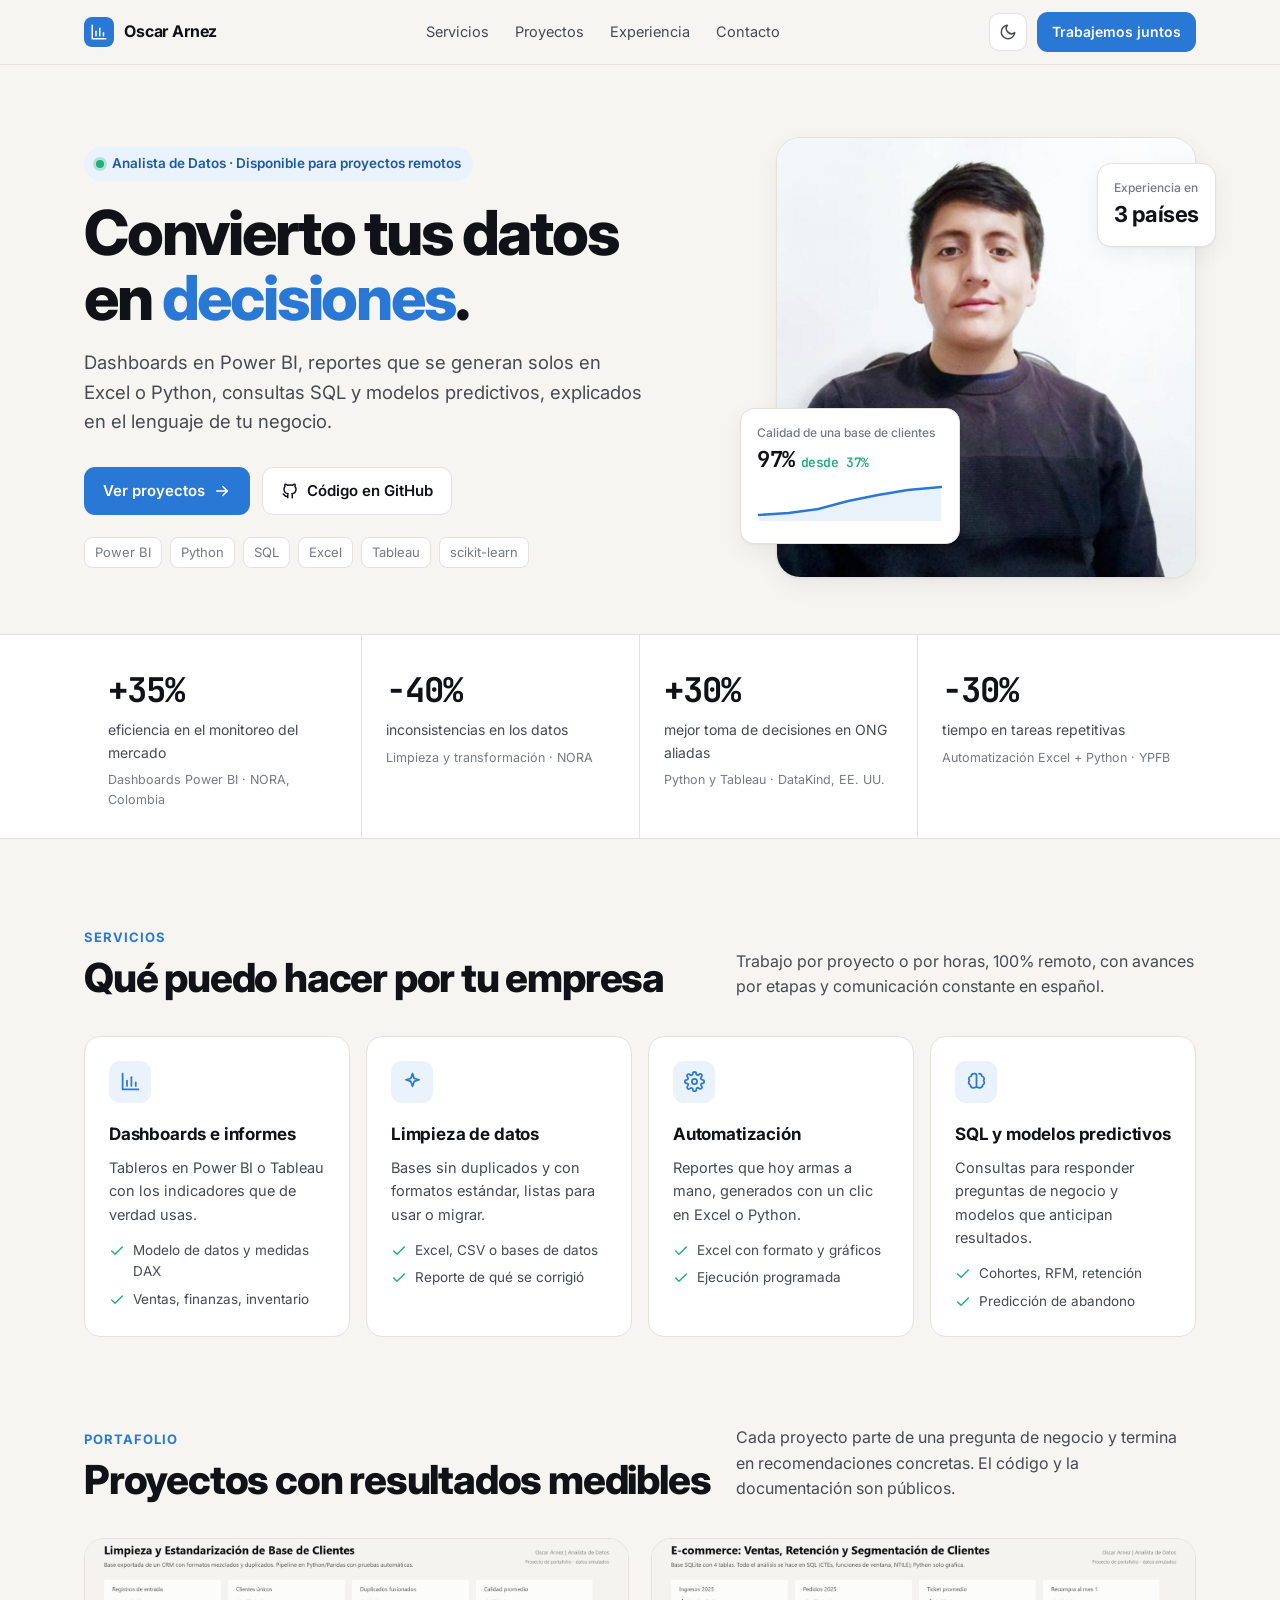
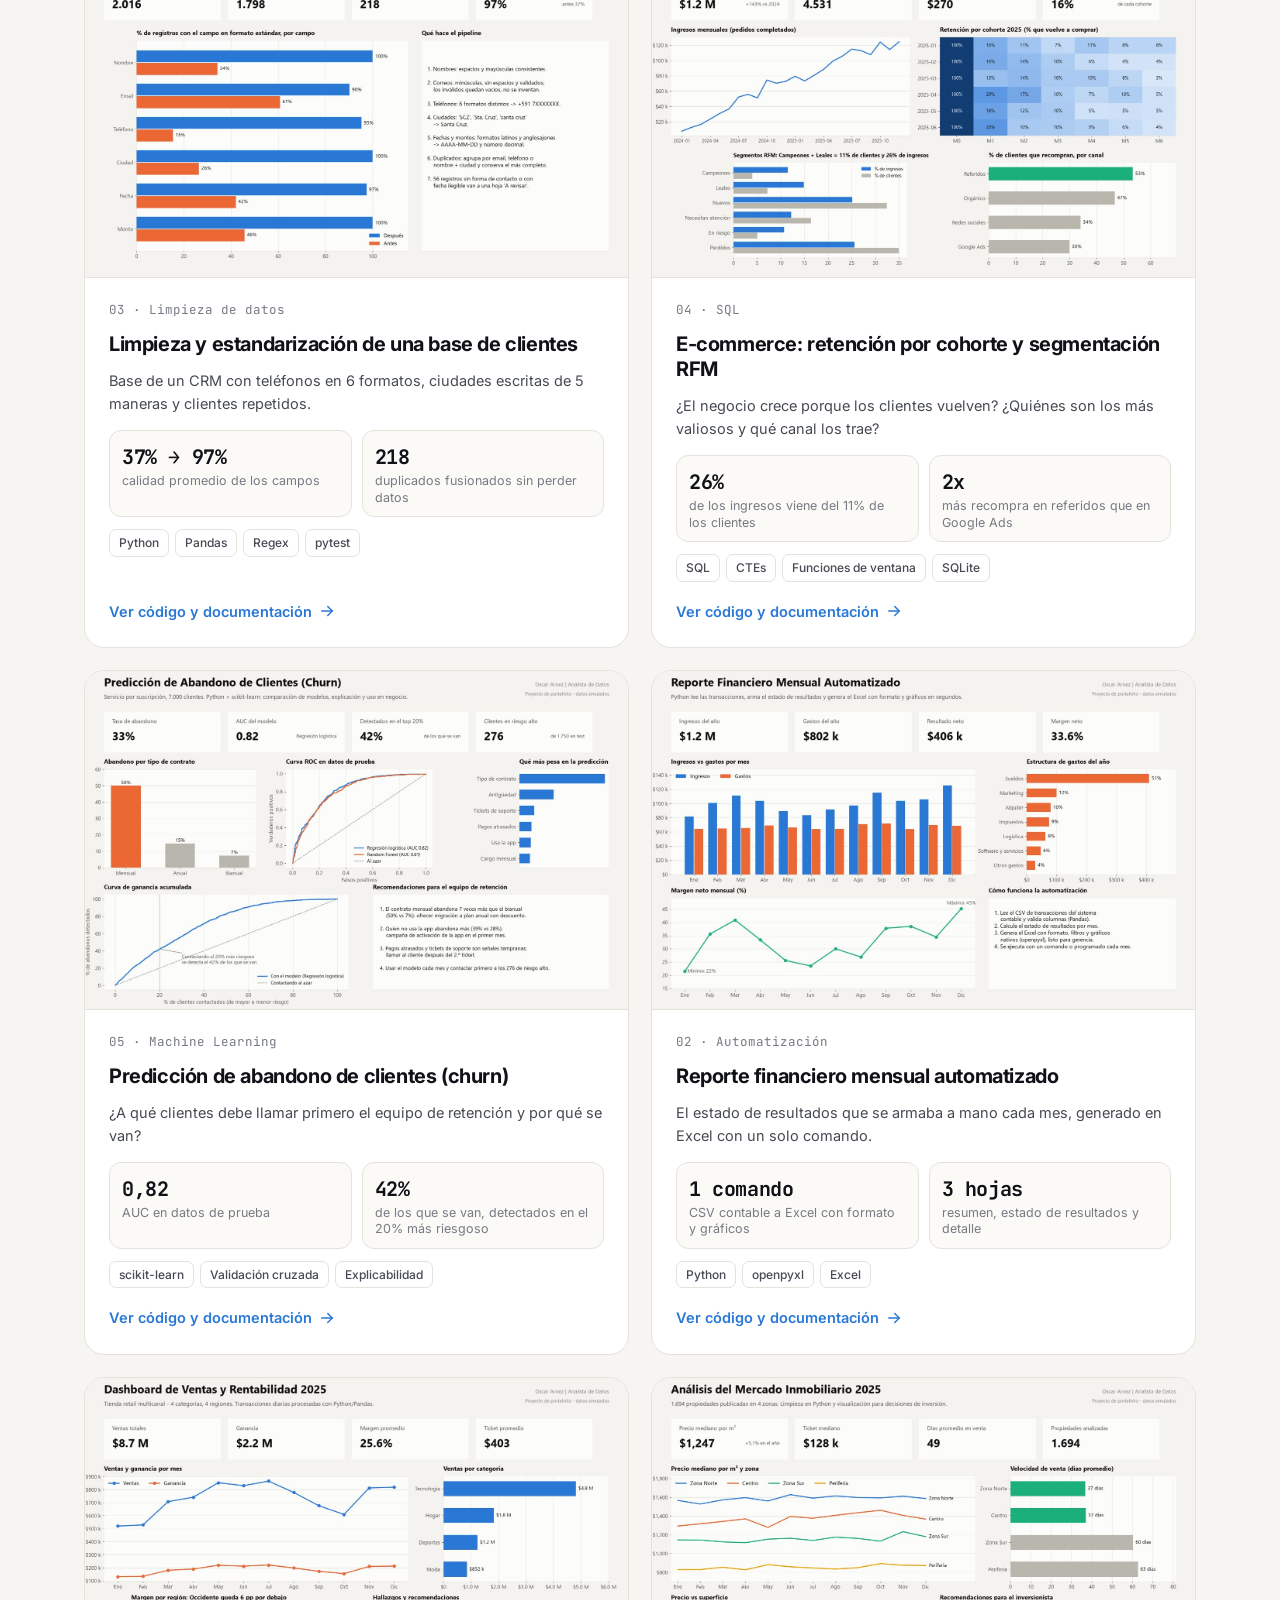
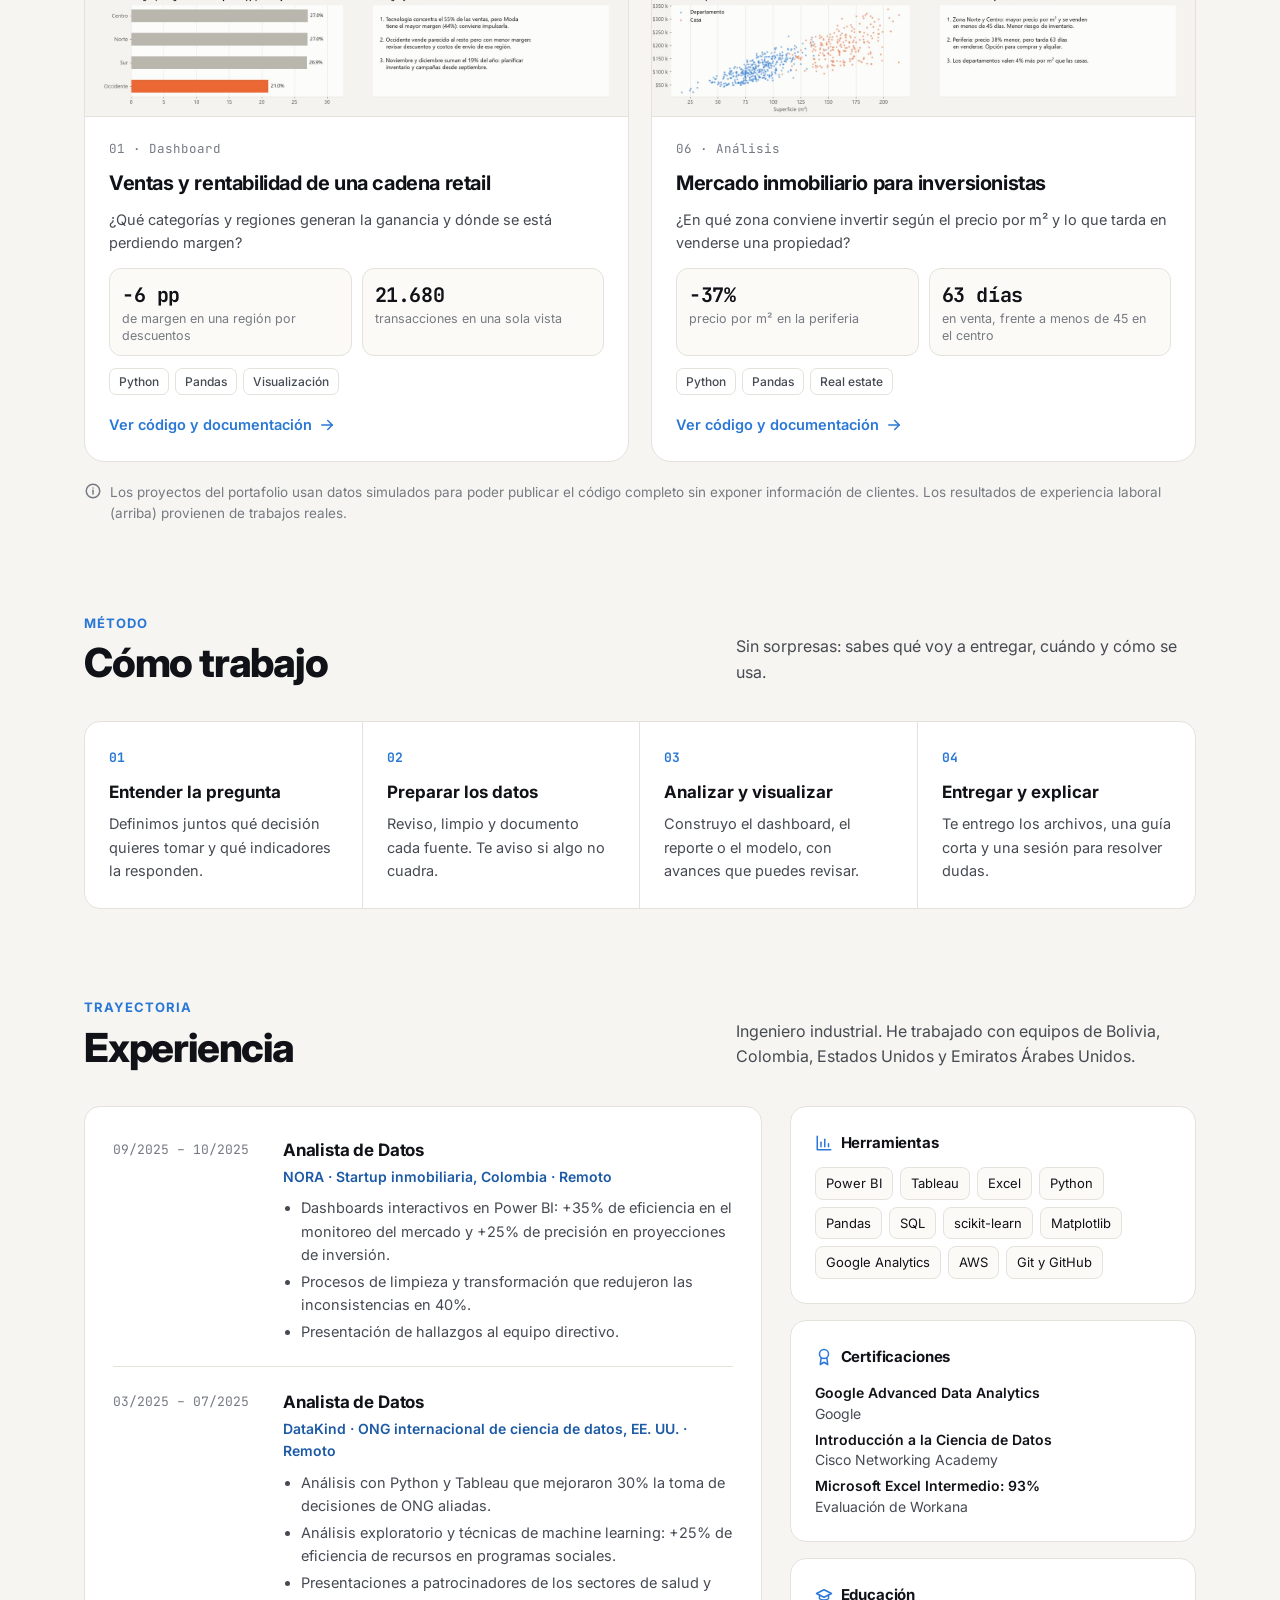
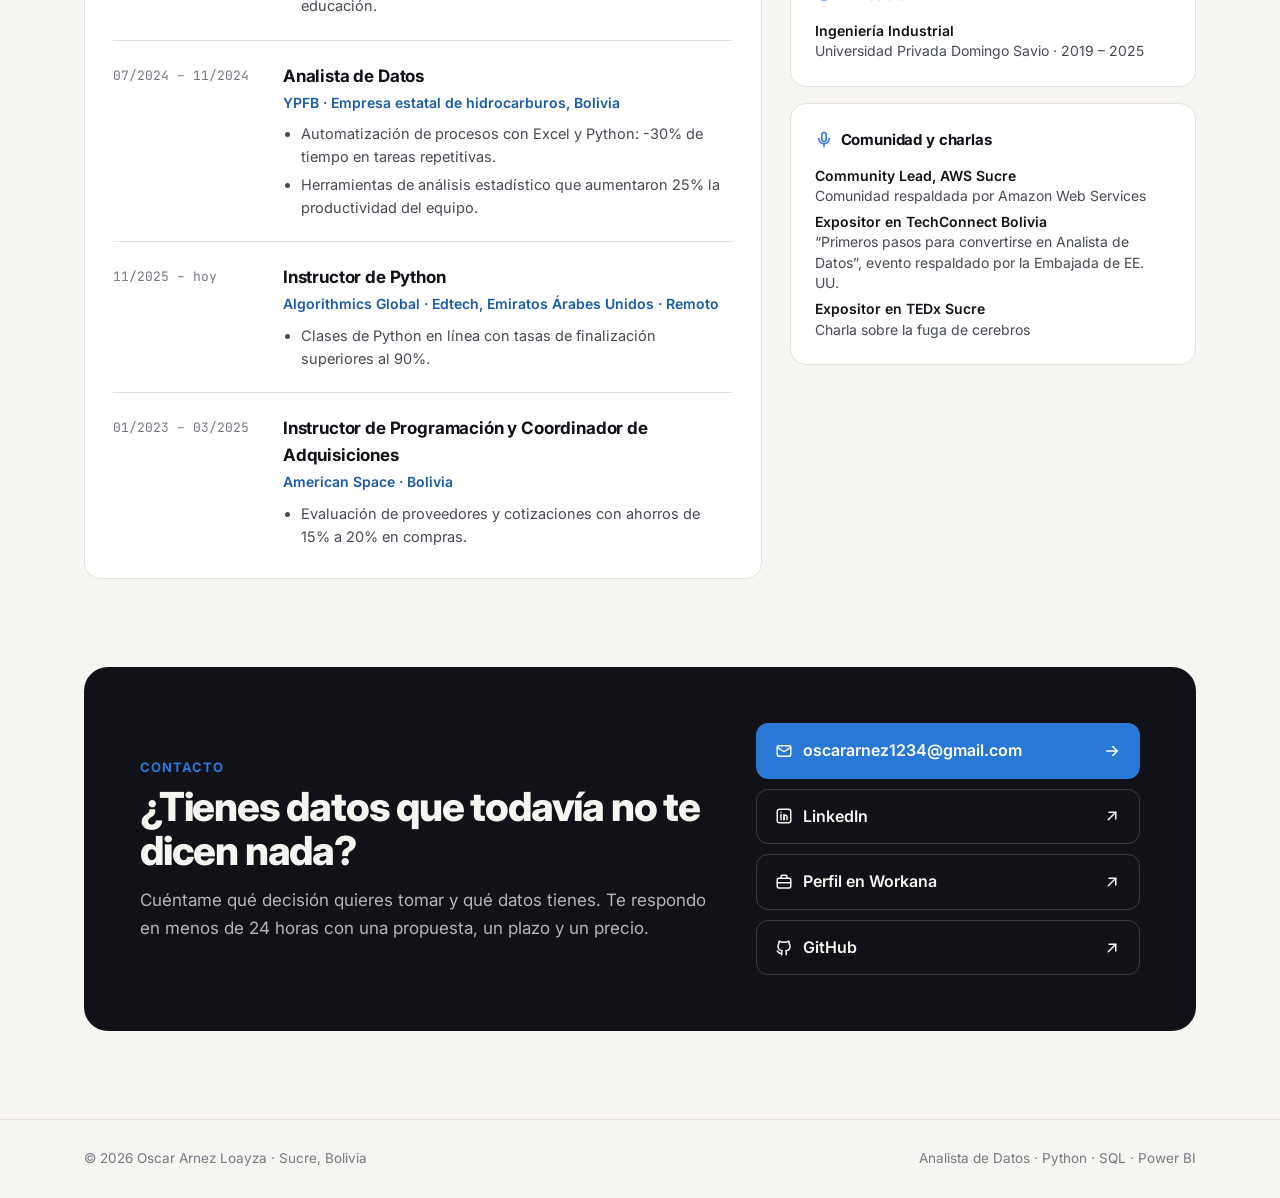
==== commit 6ec7a6e7: "Ajuste de diseño en certificaciones Co-Authored-By: Claude Opus 5.5 <noreply@anthropic.com>" ====
--- a/index.html
+++ b/index.html
@@ -153,7 +153,7 @@
 .chips{display:flex;flex-wrap:wrap;gap:7px}
 .chips span{font-size:13px;background:var(--surface-2);border:1px solid var(--line);border-radius:8px;padding:5px 10px}
 .creds{list-style:none;display:grid;gap:12px}
-.creds li{font-size:14px;color:var(--ink-2);line-height:1.45}
+.card .creds li{display:block;font-size:14px;color:var(--ink-2);line-height:1.45}
 .creds b{color:var(--ink);font-weight:600;display:block}
 
 /* contact */
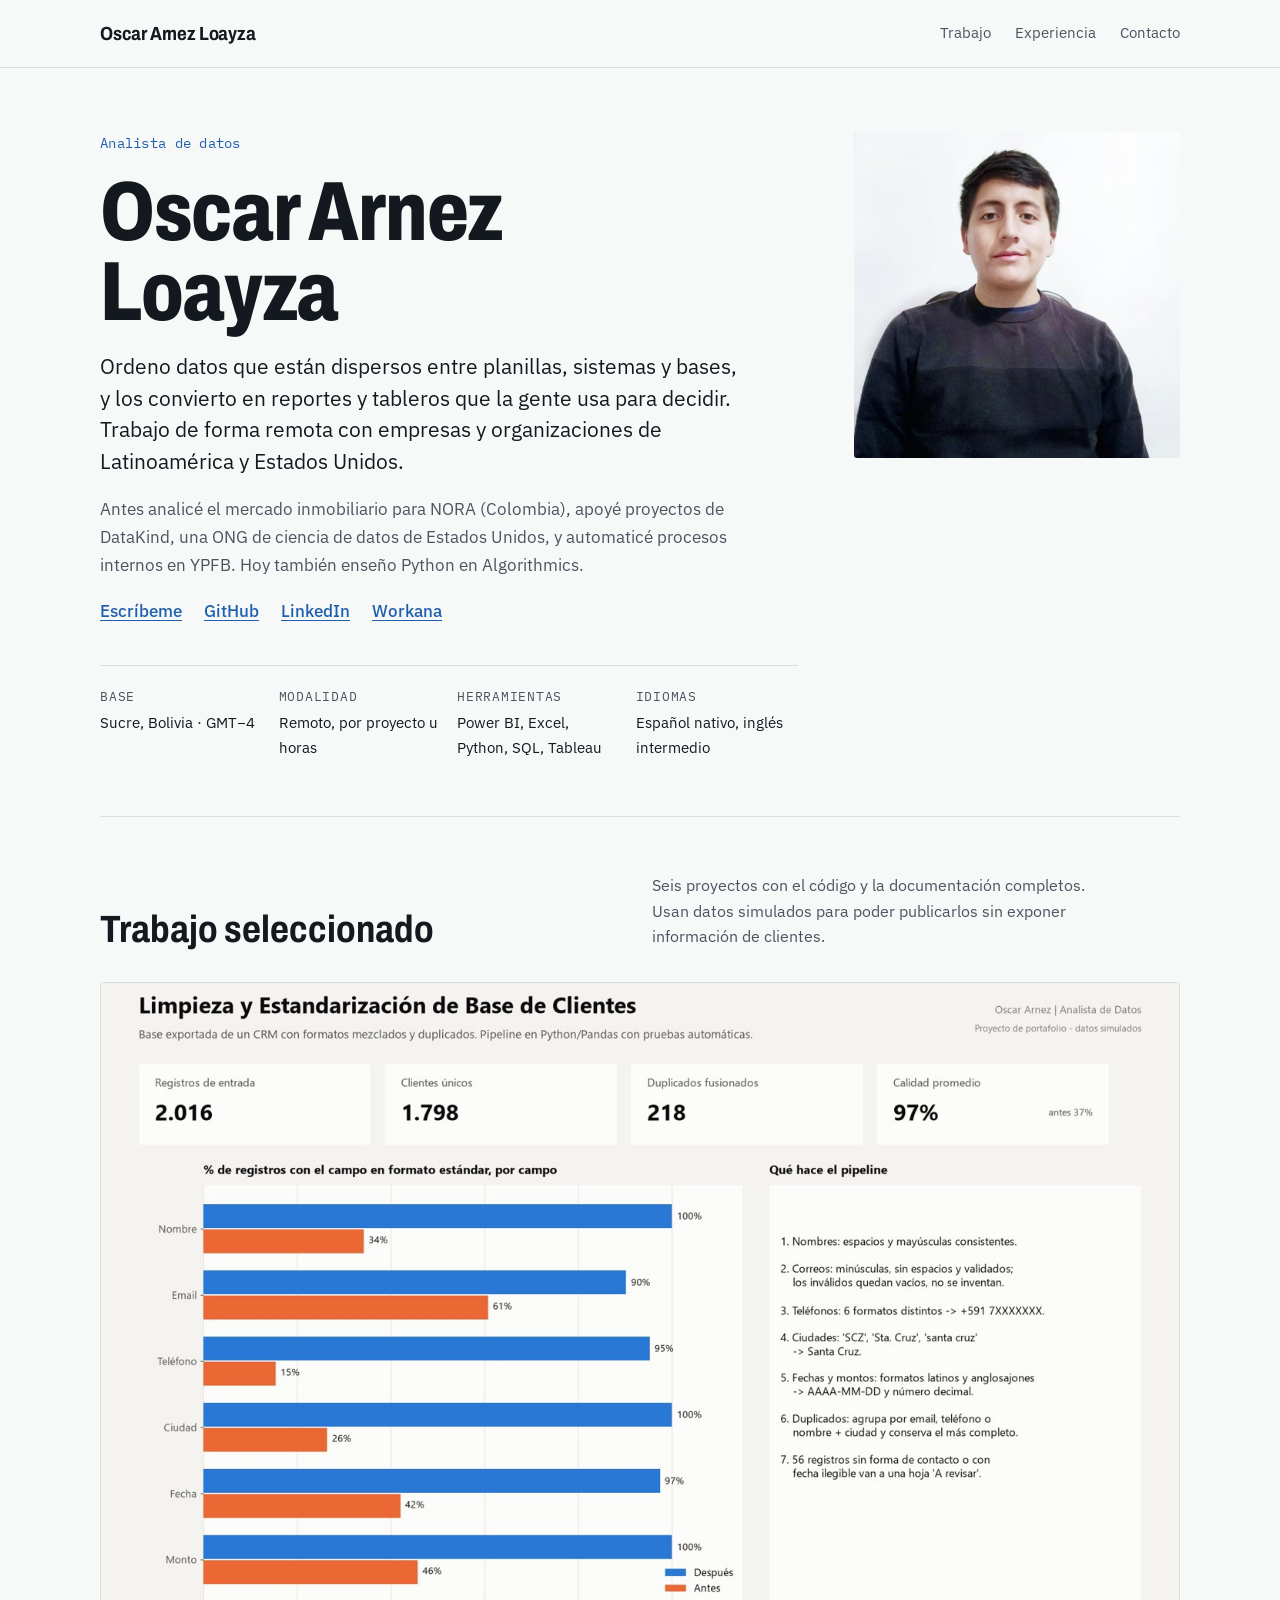
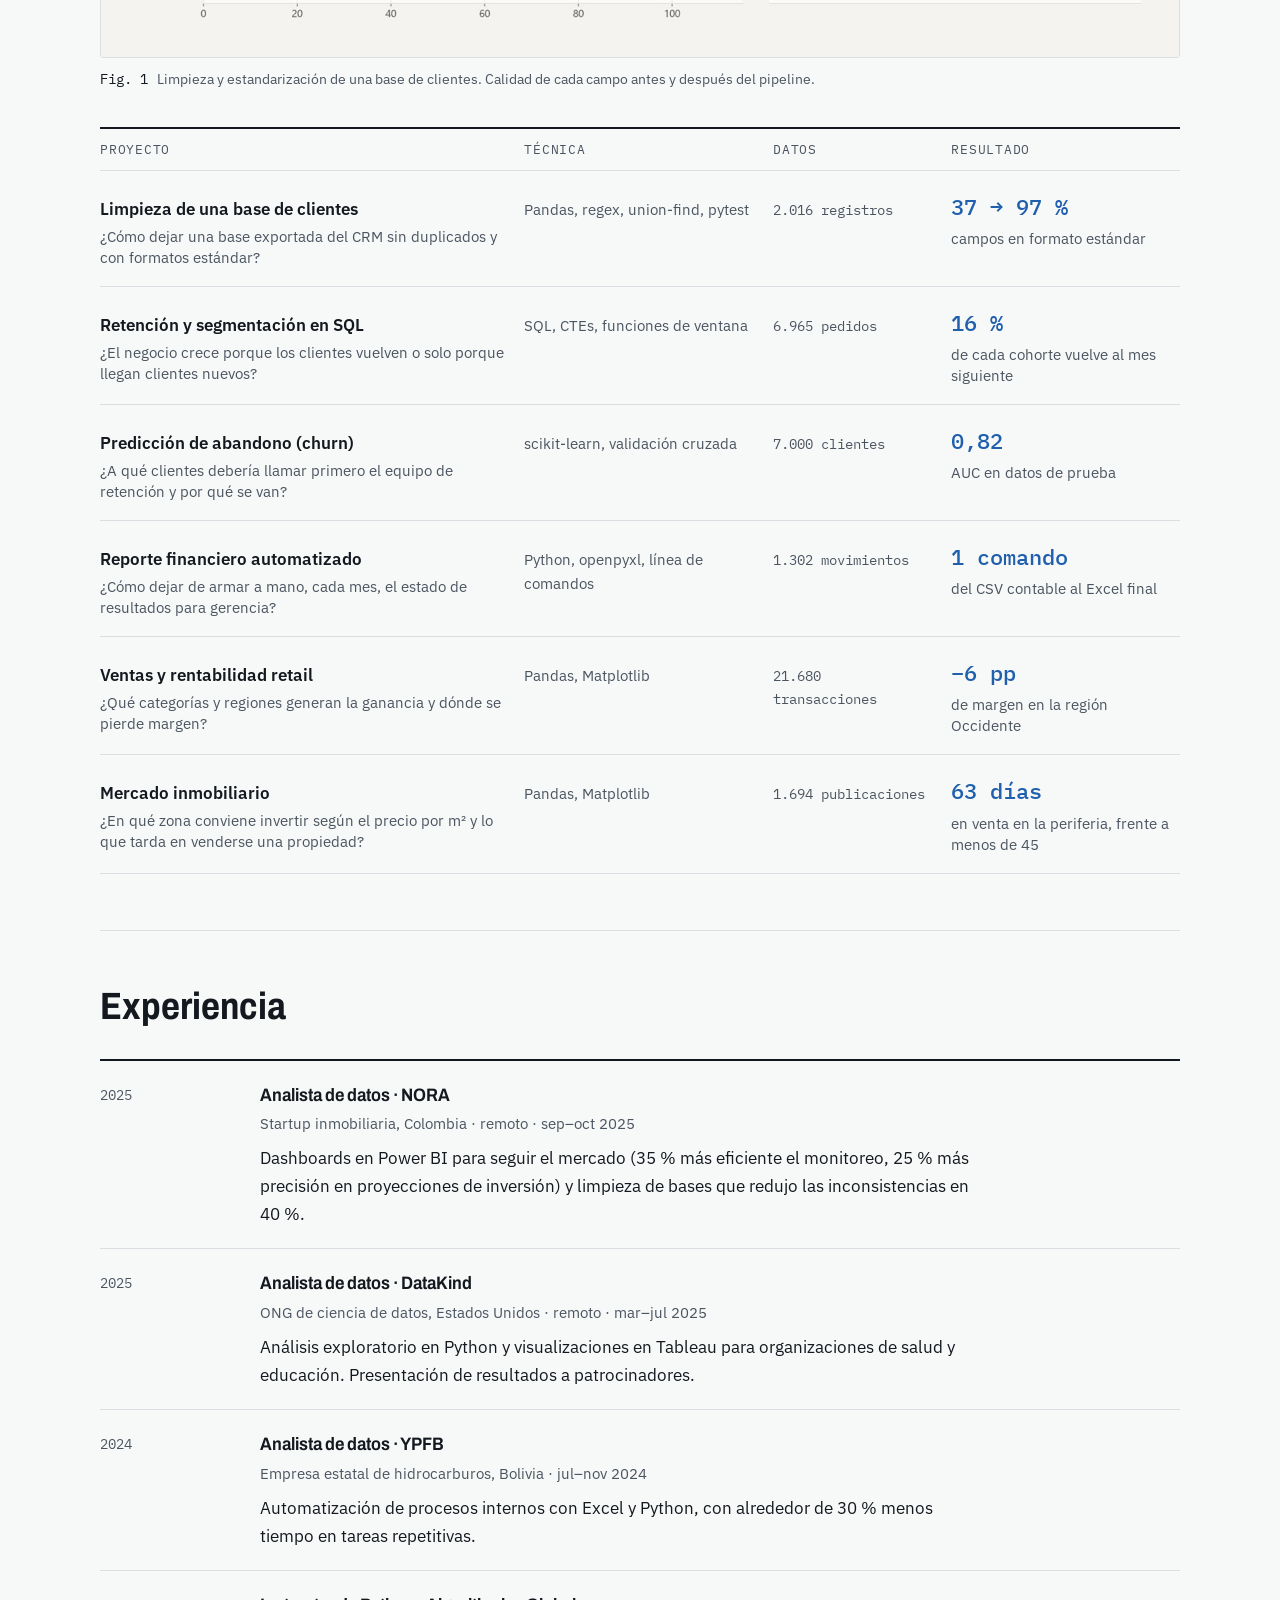
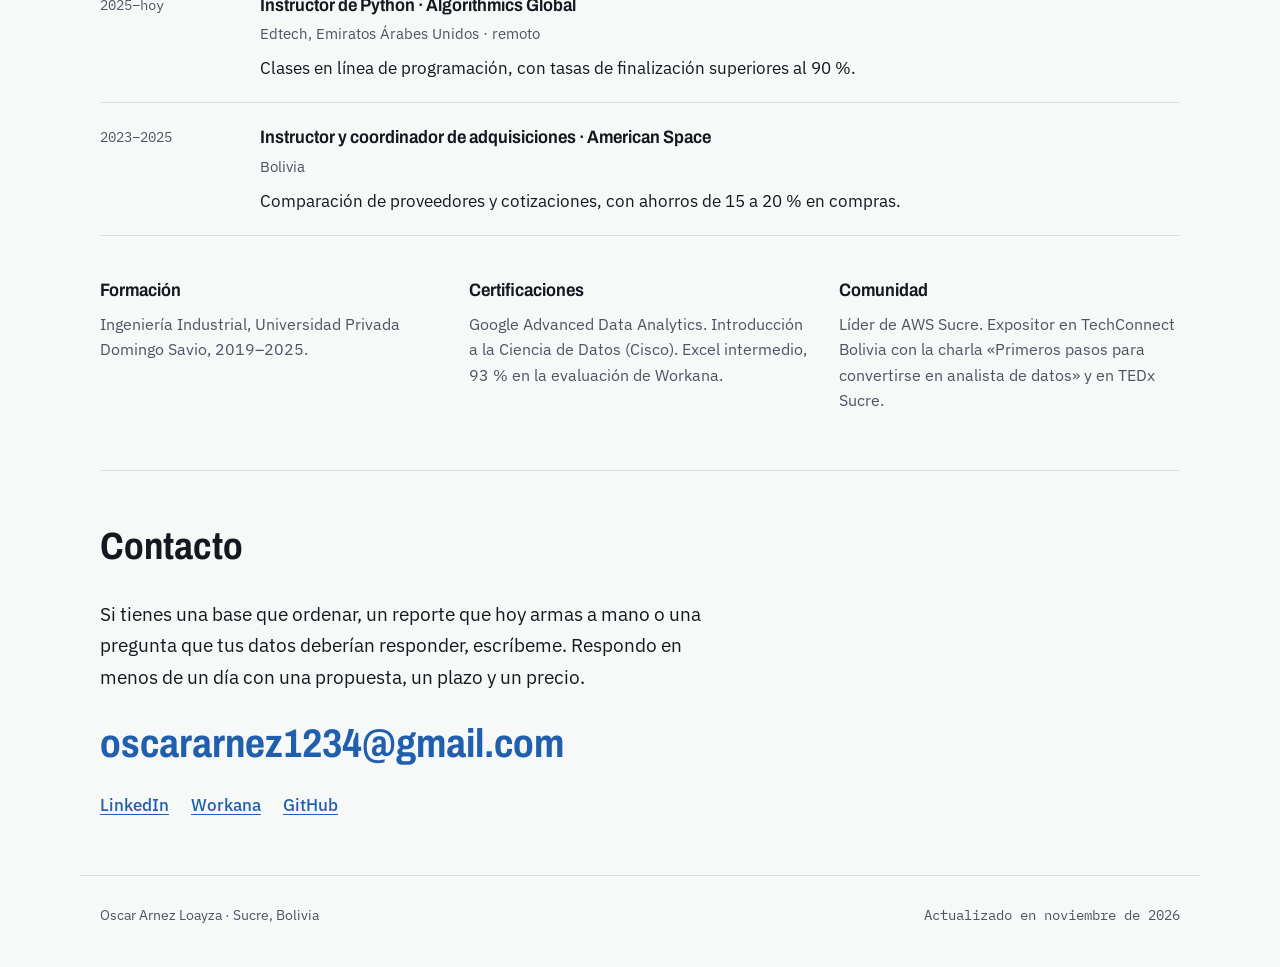
==== commit 114e8bd2: "Rediseño: página tipo informe y casos de estudio por proyecto Co-Authored-By: Claude Opus 5.5 <norep" ====
--- a/index.html
+++ b/index.html
@@ -3,456 +3,125 @@
 <head>
 <meta charset="utf-8">
 <meta name="viewport" content="width=device-width, initial-scale=1">
-<title>Oscar Arnez · Analista de Datos</title>
-<meta name="description" content="Analista de datos: dashboards en Power BI, limpieza de datos, automatización de reportes en Excel y Python, SQL y modelos predictivos. Trabajo remoto para empresas de Latinoamérica.">
-<meta property="og:type" content="website">
-<meta property="og:title" content="Oscar Arnez · Analista de Datos">
-<meta property="og:description" content="Convierto tus datos en decisiones: dashboards, reportes automatizados, SQL y modelos predictivos.">
+<title>Oscar Arnez Loayza · Analista de datos</title>
+<meta name="description" content="Analista de datos en Sucre, Bolivia. Limpieza de bases, reportes automatizados en Excel y Python, SQL, Power BI y modelos predictivos. Trabajo remoto.">
+<meta property="og:title" content="Oscar Arnez Loayza · Analista de datos">
+<meta property="og:description" content="Analista de datos en Sucre, Bolivia. Limpieza de bases, reportes automatizados en Excel y Python, SQL, Power BI y modelos predictivos. Trabajo remoto.">
 <meta property="og:image" content="https://sub-cre.github.io/assets/preview.jpg">
-<meta property="og:url" content="https://sub-cre.github.io/">
 <meta name="twitter:card" content="summary_large_image">
-<link rel="icon" href="data:image/svg+xml,%3Csvg xmlns='http://www.w3.org/2000/svg' viewBox='0 0 32 32'%3E%3Crect width='32' height='32' rx='7' fill='%232a78d6'/%3E%3Cpath d='M8 22v-5M14 22V10M20 22v-8M26 22V6' stroke='white' stroke-width='3' stroke-linecap='round'/%3E%3C/svg%3E">
-<link rel="preconnect" href="https://fonts.googleapis.com">
-<link rel="preconnect" href="https://fonts.gstatic.com" crossorigin>
-<link href="https://fonts.googleapis.com/css2?family=Inter:wght@400;500;600;700;800&family=JetBrains+Mono:wght@500;700&display=swap" rel="stylesheet">
-<style>
-:root{
-  --bg:#f6f5f1; --surface:#ffffff; --surface-2:#fbfaf7; --ink:#101217; --ink-2:#464a52; --muted:#767a83;
-  --line:#e4e2db; --accent:#2a78d6; --accent-ink:#1d5aa6; --accent-soft:#eaf2fc; --good:#1baf7a; --warm:#eb6834;
-  --shadow:0 1px 2px rgba(16,18,23,.04),0 8px 24px rgba(16,18,23,.06);
-  --radius:16px; --max:1160px;
-}
-@media (prefers-color-scheme:dark){
-  :root:not([data-theme="light"]){
-    --bg:#0c0e12; --surface:#14171d; --surface-2:#181c23; --ink:#eef0f3; --ink-2:#b4b9c3; --muted:#868c97;
-    --line:#262a33; --accent:#5c9ee8; --accent-ink:#8dbcf1; --accent-soft:#16253a; --shadow:0 1px 2px rgba(0,0,0,.3),0 8px 24px rgba(0,0,0,.35);
-  }
-}
-:root[data-theme="dark"]{
-  --bg:#0c0e12; --surface:#14171d; --surface-2:#181c23; --ink:#eef0f3; --ink-2:#b4b9c3; --muted:#868c97;
-  --line:#262a33; --accent:#5c9ee8; --accent-ink:#8dbcf1; --accent-soft:#16253a; --shadow:0 1px 2px rgba(0,0,0,.3),0 8px 24px rgba(0,0,0,.35);
-}
-*{box-sizing:border-box;margin:0;padding:0}
-html{scroll-behavior:smooth}
-body{background:var(--bg);color:var(--ink);font:400 16px/1.6 Inter,system-ui,-apple-system,"Segoe UI",sans-serif;-webkit-font-smoothing:antialiased}
-a{color:inherit;text-decoration:none}
-img{max-width:100%;display:block}
-.wrap{max-width:var(--max);margin:0 auto;padding:0 24px}
-.mono{font-family:"JetBrains Mono",ui-monospace,monospace}
-svg.i{width:18px;height:18px;flex:none;stroke:currentColor;fill:none;stroke-width:2;stroke-linecap:round;stroke-linejoin:round}
-
-/* nav */
-header.nav{position:sticky;top:0;z-index:20;background:color-mix(in srgb,var(--bg) 86%,transparent);backdrop-filter:blur(10px);border-bottom:1px solid var(--line)}
-.nav .wrap{display:flex;align-items:center;justify-content:space-between;height:64px;gap:16px}
-.brand{display:flex;align-items:center;gap:10px;font-weight:700;letter-spacing:-.01em}
-.brand .logo{width:30px;height:30px;border-radius:8px;background:var(--accent);display:grid;place-items:center;color:#fff}
-.brand .logo svg{width:18px;height:18px}
-.nav nav{display:flex;gap:26px;font-size:14.5px;color:var(--ink-2)}
-.nav nav a:hover{color:var(--ink)}
-.nav .actions{display:flex;gap:10px;align-items:center}
-.icon-btn{width:38px;height:38px;border-radius:10px;border:1px solid var(--line);background:var(--surface);display:grid;place-items:center;color:var(--ink-2);cursor:pointer}
-.icon-btn:hover{color:var(--ink)}
-
-.btn{display:inline-flex;align-items:center;gap:8px;padding:11px 18px;border-radius:11px;font-weight:600;font-size:15px;border:1px solid transparent;transition:transform .15s,background .15s}
-.btn:hover{transform:translateY(-1px)}
-.btn-primary{background:var(--accent);color:#fff}
-.btn-primary:hover{background:var(--accent-ink)}
-:root[data-theme="dark"] .btn-primary:hover{color:#0c0e12}
-.btn-ghost{background:var(--surface);border-color:var(--line);color:var(--ink)}
-.btn-sm{padding:8px 14px;font-size:14px}
-
-/* hero */
-.hero{padding:72px 0 56px}
-.hero .wrap{display:grid;grid-template-columns:1.15fr .85fr;gap:56px;align-items:center}
-.eyebrow{display:inline-flex;align-items:center;gap:8px;font-size:13.5px;font-weight:600;color:var(--accent-ink);background:var(--accent-soft);padding:6px 12px;border-radius:999px}
-.dot{width:8px;height:8px;border-radius:50%;background:var(--good);box-shadow:0 0 0 3px color-mix(in srgb,var(--good) 25%,transparent)}
-h1{font-size:clamp(38px,5.4vw,62px);line-height:1.04;letter-spacing:-.035em;font-weight:800;margin:20px 0 18px}
-h1 em{font-style:normal;color:var(--accent)}
-.lead{font-size:18.5px;color:var(--ink-2);max-width:560px}
-.hero .cta{display:flex;flex-wrap:wrap;gap:12px;margin:30px 0 22px}
-.tools-line{display:flex;flex-wrap:wrap;gap:8px;font-size:13px;color:var(--muted)}
-.tools-line span{border:1px solid var(--line);padding:4px 10px;border-radius:8px;background:var(--surface)}
-
-.portrait{position:relative;max-width:420px;justify-self:end;width:100%}
-.portrait .photo{border-radius:24px;overflow:hidden;border:1px solid var(--line);box-shadow:var(--shadow);aspect-ratio:1/1.05;background:var(--surface)}
-.portrait .photo img{width:100%;height:100%;object-fit:cover;object-position:center 20%}
-.float{position:absolute;background:var(--surface);border:1px solid var(--line);border-radius:14px;box-shadow:var(--shadow);padding:14px 16px}
-.float.f1{left:-36px;bottom:34px;width:220px}
-.float.f2{right:-20px;top:26px}
-.float .lbl{font-size:12px;color:var(--muted);font-weight:500}
-.float .val{font-size:22px;font-weight:700;letter-spacing:-.02em}
-.float .val small{font-size:13px;color:var(--good);font-weight:600;margin-left:6px}
-.float svg.spark{width:100%;height:38px;margin-top:6px}
-
-/* stats */
-.stats{border-top:1px solid var(--line);border-bottom:1px solid var(--line);background:var(--surface)}
-.stats .wrap{display:grid;grid-template-columns:repeat(4,1fr)}
-.stat{padding:28px 24px;border-right:1px solid var(--line)}
-.stat:last-child{border-right:0}
-.stat .n{font-size:34px;font-weight:700;letter-spacing:-.03em}
-.stat .t{font-size:14px;color:var(--ink-2);margin-top:2px}
-.stat .s{font-size:12.5px;color:var(--muted);margin-top:6px}
-
-section{padding:88px 0}
-.sec-head{display:flex;justify-content:space-between;align-items:end;gap:24px;margin-bottom:36px;flex-wrap:wrap}
-.kicker{font-size:13px;font-weight:700;letter-spacing:.08em;text-transform:uppercase;color:var(--accent)}
-h2{font-size:clamp(28px,3.4vw,40px);letter-spacing:-.03em;line-height:1.1;margin-top:8px;font-weight:800}
-.sec-head p{max-width:460px;color:var(--ink-2)}
-
-/* services */
-.grid-4{display:grid;grid-template-columns:repeat(4,1fr);gap:16px}
-.card{background:var(--surface);border:1px solid var(--line);border-radius:var(--radius);padding:24px}
-.card .ic{width:42px;height:42px;border-radius:11px;background:var(--accent-soft);color:var(--accent);display:grid;place-items:center;margin-bottom:18px}
-.card .ic svg{width:21px;height:21px}
-.card h3{font-size:17px;letter-spacing:-.01em;margin-bottom:8px}
-.card p{font-size:14.5px;color:var(--ink-2)}
-.card ul{list-style:none;margin-top:14px;display:grid;gap:6px;font-size:13.5px;color:var(--ink-2)}
-.card li{display:flex;gap:8px;align-items:flex-start}
-.card li svg{width:16px;height:16px;color:var(--good);margin-top:3px}
-
-/* projects */
-.projects{display:grid;grid-template-columns:repeat(2,1fr);gap:22px}
-.proj{background:var(--surface);border:1px solid var(--line);border-radius:20px;overflow:hidden;display:flex;flex-direction:column;transition:transform .2s,box-shadow .2s}
-.proj:hover{transform:translateY(-3px);box-shadow:var(--shadow)}
-.proj .thumb{aspect-ratio:16/10;overflow:hidden;border-bottom:1px solid var(--line);background:#f4f3ef}
-.proj .thumb img{width:100%;height:100%;object-fit:cover;object-position:top}
-.proj .body{padding:22px 24px 24px;display:flex;flex-direction:column;gap:12px;flex:1}
-.proj .num{font-size:12.5px;color:var(--muted)}
-.proj h3{font-size:20px;letter-spacing:-.02em;line-height:1.25}
-.proj .q{font-size:14.5px;color:var(--ink-2)}
-.proj .res{display:grid;grid-template-columns:1fr 1fr;gap:10px;margin-top:2px}
-.proj .res div{background:var(--surface-2);border:1px solid var(--line);border-radius:12px;padding:10px 12px}
-.proj .res b{display:block;font-size:20px;letter-spacing:-.02em}
-.proj .res span{font-size:12.5px;color:var(--muted);line-height:1.35;display:block}
-.tags{display:flex;flex-wrap:wrap;gap:6px}
-.tags span{font-size:12px;font-weight:500;color:var(--ink-2);border:1px solid var(--line);border-radius:7px;padding:3px 9px}
-.proj .link{margin-top:auto;padding-top:6px;display:inline-flex;align-items:center;gap:6px;font-weight:600;font-size:14.5px;color:var(--accent)}
-.proj .link:hover{gap:10px}
-.note{font-size:13.5px;color:var(--muted);margin-top:20px;display:flex;gap:8px;align-items:flex-start}
-
-/* process */
-.steps{display:grid;grid-template-columns:repeat(4,1fr);gap:0;border:1px solid var(--line);border-radius:var(--radius);background:var(--surface);overflow:hidden}
-.step{padding:26px 24px;border-right:1px solid var(--line)}
-.step:last-child{border-right:0}
-.step .k{font-size:13px;color:var(--accent);font-weight:700}
-.step h3{font-size:17px;margin:10px 0 6px}
-.step p{font-size:14.5px;color:var(--ink-2)}
-
-/* experience */
-.exp-grid{display:grid;grid-template-columns:1.25fr .75fr;gap:28px;align-items:start}
-.timeline{background:var(--surface);border:1px solid var(--line);border-radius:var(--radius);padding:8px 28px}
-.job{display:grid;grid-template-columns:150px 1fr;gap:20px;padding:22px 0;border-bottom:1px solid var(--line)}
-.job:last-child{border-bottom:0}
-.job .when{font-size:13px;color:var(--muted);padding-top:3px}
-.job h3{font-size:17px;letter-spacing:-.01em}
-.job .org{font-size:14px;color:var(--accent-ink);font-weight:600;margin:2px 0 8px}
-.job ul{padding-left:18px;color:var(--ink-2);font-size:14.5px;display:grid;gap:4px}
-.side{display:grid;gap:16px}
-.side h3{font-size:15px;margin-bottom:12px;display:flex;align-items:center;gap:8px}
-.side h3 svg{color:var(--accent)}
-.chips{display:flex;flex-wrap:wrap;gap:7px}
-.chips span{font-size:13px;background:var(--surface-2);border:1px solid var(--line);border-radius:8px;padding:5px 10px}
-.creds{list-style:none;display:grid;gap:12px}
-.card .creds li{display:block;font-size:14px;color:var(--ink-2);line-height:1.45}
-.creds b{color:var(--ink);font-weight:600;display:block}
-
-/* contact */
-.contact{padding:0 0 88px}
-.cta-box{background:var(--ink);color:var(--bg);border-radius:24px;padding:56px;display:grid;grid-template-columns:1.2fr .8fr;gap:40px;align-items:center}
-.cta-box h2{color:var(--bg)}
-.cta-box p{color:color-mix(in srgb,var(--bg) 72%,transparent);margin-top:14px;font-size:17px}
-.cta-links{display:grid;gap:10px}
-.cta-links a{display:flex;align-items:center;justify-content:space-between;gap:12px;padding:14px 18px;border-radius:12px;border:1px solid color-mix(in srgb,var(--bg) 18%,transparent);font-weight:600}
-.cta-links a:hover{background:color-mix(in srgb,var(--bg) 8%,transparent)}
-.cta-links a span{display:flex;align-items:center;gap:10px}
-.cta-links a.main{background:var(--accent);border-color:var(--accent);color:#fff}
-footer{border-top:1px solid var(--line);padding:28px 0;font-size:13.5px;color:var(--muted)}
-footer .wrap{display:flex;justify-content:space-between;gap:16px;flex-wrap:wrap}
-
-@media (max-width:980px){
-  .hero .wrap,.exp-grid,.cta-box{grid-template-columns:1fr}
-  .portrait{justify-self:start;max-width:360px}
-  .float.f1{left:auto;right:-12px}
-  .grid-4,.steps{grid-template-columns:repeat(2,1fr)}
-  .step:nth-child(2){border-right:0}
-  .step:nth-child(-n+2){border-bottom:1px solid var(--line)}
-  .stats .wrap{grid-template-columns:repeat(2,1fr)}
-  .stat:nth-child(2){border-right:0}
-  .stat:nth-child(-n+2){border-bottom:1px solid var(--line)}
-  .nav nav{display:none}
-}
-@media (max-width:680px){
-  .wrap{padding:0 16px}
-  .hero{padding:44px 0 40px}
-  section{padding:64px 0}
-  .projects,.grid-4,.steps{grid-template-columns:1fr}
-  .step{border-right:0;border-bottom:1px solid var(--line)}
-  .step:last-child{border-bottom:0}
-  .job{grid-template-columns:1fr;gap:6px}
-  .timeline{padding:4px 18px}
-  .cta-box{padding:32px 22px}
-  .float.f2{display:none}
-  .float.f1{right:-6px;bottom:18px;width:190px}
-  .nav .actions .btn{display:none}
-}
-</style>
+<link rel="icon" href="assets/favicon.svg" type="image/svg+xml">
+<link rel="preconnect" href="https://fonts.googleapis.com"><link rel="preconnect" href="https://fonts.gstatic.com" crossorigin><link href="https://fonts.googleapis.com/css2?family=Archivo:wdth,wght@75..100,400..800&family=IBM+Plex+Sans:wght@400;500;600&family=IBM+Plex+Mono:wght@400;500&display=swap" rel="stylesheet">
+<link rel="stylesheet" href="style.css">
 </head>
 <body>
-
-<svg width="0" height="0" style="position:absolute" aria-hidden="true">
-  <symbol id="i-bar" viewBox="0 0 24 24"><path d="M3 3v18h18"/><path d="M8 17V11"/><path d="M13 17V7"/><path d="M18 17v-4"/></symbol>
-  <symbol id="i-sparkles" viewBox="0 0 24 24"><path d="M12 3l1.9 5.6L19.5 10l-5.6 1.9L12 17.5l-1.9-5.6L4.5 10l5.6-1.4z"/></symbol>
-  <symbol id="i-db" viewBox="0 0 24 24"><ellipse cx="12" cy="5" rx="8" ry="3"/><path d="M4 5v14c0 1.7 3.6 3 8 3s8-1.3 8-3V5"/><path d="M4 12c0 1.7 3.6 3 8 3s8-1.3 8-3"/></symbol>
-  <symbol id="i-cog" viewBox="0 0 24 24"><path d="M12 15a3 3 0 1 0 0-6 3 3 0 0 0 0 6z"/><path d="M19.4 15a1.7 1.7 0 0 0 .3 1.8l.1.1a2 2 0 1 1-2.8 2.8l-.1-.1a1.7 1.7 0 0 0-1.8-.3 1.7 1.7 0 0 0-1 1.5V21a2 2 0 1 1-4 0v-.1a1.7 1.7 0 0 0-1.1-1.5 1.7 1.7 0 0 0-1.8.3l-.1.1a2 2 0 1 1-2.8-2.8l.1-.1a1.7 1.7 0 0 0 .3-1.8 1.7 1.7 0 0 0-1.5-1H3a2 2 0 1 1 0-4h.1a1.7 1.7 0 0 0 1.5-1.1 1.7 1.7 0 0 0-.3-1.8l-.1-.1a2 2 0 1 1 2.8-2.8l.1.1a1.7 1.7 0 0 0 1.8.3H9a1.7 1.7 0 0 0 1-1.5V3a2 2 0 1 1 4 0v.1a1.7 1.7 0 0 0 1 1.5 1.7 1.7 0 0 0 1.8-.3l.1-.1a2 2 0 1 1 2.8 2.8l-.1.1a1.7 1.7 0 0 0-.3 1.8V9a1.7 1.7 0 0 0 1.5 1H21a2 2 0 1 1 0 4h-.1a1.7 1.7 0 0 0-1.5 1z"/></symbol>
-  <symbol id="i-brain" viewBox="0 0 24 24"><path d="M9 3a3 3 0 0 0-3 3 3 3 0 0 0-2 5 3 3 0 0 0 1 5 3 3 0 0 0 4 3 3 3 0 0 0 3-1V4a3 3 0 0 0-3-1z"/><path d="M15 3a3 3 0 0 1 3 3 3 3 0 0 1 2 5 3 3 0 0 1-1 5 3 3 0 0 1-4 3 3 3 0 0 1-3-1"/></symbol>
-  <symbol id="i-check" viewBox="0 0 24 24"><path d="M20 6L9 17l-5-5"/></symbol>
-  <symbol id="i-arrow" viewBox="0 0 24 24"><path d="M5 12h14"/><path d="M13 6l6 6-6 6"/></symbol>
-  <symbol id="i-ext" viewBox="0 0 24 24"><path d="M7 17L17 7"/><path d="M8 7h9v9"/></symbol>
-  <symbol id="i-mail" viewBox="0 0 24 24"><rect x="3" y="5" width="18" height="14" rx="2"/><path d="M3 7l9 6 9-6"/></symbol>
-  <symbol id="i-in" viewBox="0 0 24 24"><rect x="3" y="3" width="18" height="18" rx="3"/><path d="M8 10v7"/><path d="M8 7v.01"/><path d="M12 17v-4a2 2 0 0 1 4 0v4"/><path d="M12 10v7"/></symbol>
-  <symbol id="i-gh" viewBox="0 0 24 24"><path d="M9 19c-4.3 1.4-4.3-2.5-6-3m12 5v-3.5c0-1 .1-1.4-.5-2 2.8-.3 5.5-1.4 5.5-6a4.6 4.6 0 0 0-1.3-3.2 4.2 4.2 0 0 0-.1-3.2s-1.1-.3-3.5 1.3a12.3 12.3 0 0 0-6.2 0C6.5 2.8 5.4 3.1 5.4 3.1a4.2 4.2 0 0 0-.1 3.2A4.6 4.6 0 0 0 4 9.5c0 4.6 2.7 5.7 5.5 6-.6.6-.6 1.2-.5 2V21"/></symbol>
-  <symbol id="i-brief" viewBox="0 0 24 24"><rect x="3" y="7" width="18" height="13" rx="2"/><path d="M8 7V5a2 2 0 0 1 2-2h4a2 2 0 0 1 2 2v2"/><path d="M3 13h18"/></symbol>
-  <symbol id="i-cap" viewBox="0 0 24 24"><path d="M22 10L12 5 2 10l10 5 10-5z"/><path d="M6 12v5c3 2 9 2 12 0v-5"/></symbol>
-  <symbol id="i-award" viewBox="0 0 24 24"><circle cx="12" cy="8" r="6"/><path d="M8.2 13.2L7 22l5-3 5 3-1.2-8.8"/></symbol>
-  <symbol id="i-mic" viewBox="0 0 24 24"><rect x="9" y="2" width="6" height="12" rx="3"/><path d="M5 10a7 7 0 0 0 14 0"/><path d="M12 17v4"/></symbol>
-  <symbol id="i-info" viewBox="0 0 24 24"><circle cx="12" cy="12" r="9"/><path d="M12 11v5"/><path d="M12 8v.01"/></symbol>
-  <symbol id="i-sun" viewBox="0 0 24 24"><circle cx="12" cy="12" r="4"/><path d="M12 2v2M12 20v2M4.9 4.9l1.4 1.4M17.7 17.7l1.4 1.4M2 12h2M20 12h2M4.9 19.1l1.4-1.4M17.7 6.3l1.4-1.4"/></symbol>
-  <symbol id="i-moon" viewBox="0 0 24 24"><path d="M21 12.8A9 9 0 1 1 11.2 3a7 7 0 0 0 9.8 9.8z"/></symbol>
-</svg>
-
-<header class="nav">
-  <div class="wrap">
-    <a href="#inicio" class="brand"><span class="logo"><svg class="i"><use href="#i-bar"/></svg></span>Oscar Arnez</a>
+<header class="top">
+  <div class="shell top-in">
+    <a class="sig" href="index.html">Oscar Arnez Loayza</a>
     <nav aria-label="Secciones">
-      <a href="#servicios">Servicios</a>
-      <a href="#proyectos">Proyectos</a>
-      <a href="#experiencia">Experiencia</a>
-      <a href="#contacto">Contacto</a>
+      <a href="index.html#trabajo">Trabajo</a>
+      <a href="index.html#experiencia">Experiencia</a>
+      <a href="index.html#contacto">Contacto</a>
     </nav>
-    <div class="actions">
-      <button class="icon-btn" id="theme" aria-label="Cambiar tema"><svg class="i"><use href="#i-moon"/></svg></button>
-      <a class="btn btn-primary btn-sm" href="#contacto">Trabajemos juntos</a>
-    </div>
   </div>
 </header>
+<main class="shell">
 
-<main id="inicio">
-<section class="hero">
-  <div class="wrap">
-    <div>
-      <span class="eyebrow"><span class="dot"></span>Analista de Datos · Disponible para proyectos remotos</span>
-      <h1>Convierto tus datos en <em>decisiones</em>.</h1>
-      <p class="lead">Dashboards en Power BI, reportes que se generan solos en Excel o Python, consultas SQL y modelos predictivos, explicados en el lenguaje de tu negocio.</p>
-      <div class="cta">
-        <a class="btn btn-primary" href="#proyectos">Ver proyectos <svg class="i"><use href="#i-arrow"/></svg></a>
-        <a class="btn btn-ghost" href="https://github.com/Sub-Cre/portafolio-analisis-datos" target="_blank" rel="noopener"><svg class="i"><use href="#i-gh"/></svg>Código en GitHub</a>
-      </div>
-      <div class="tools-line"><span>Power BI</span><span>Python</span><span>SQL</span><span>Excel</span><span>Tableau</span><span>scikit-learn</span></div>
-    </div>
-    <div class="portrait">
-      <div class="photo"><img src="assets/oscar.jpg" alt="Oscar Arnez Loayza, analista de datos" width="640" height="640"></div>
-      <div class="float f2">
-        <div class="lbl">Experiencia en</div>
-        <div class="val">3 países</div>
-      </div>
-      <div class="float f1">
-        <div class="lbl">Calidad de una base de clientes</div>
-        <div class="val mono">97%<small>desde 37%</small></div>
-        <svg class="spark" viewBox="0 0 200 38" preserveAspectRatio="none" aria-hidden="true">
-          <path d="M2 32 L34 30 L66 26 L98 18 L130 12 L162 7 L198 4" fill="none" stroke="var(--accent)" stroke-width="2.4" stroke-linecap="round"/>
-          <path d="M2 32 L34 30 L66 26 L98 18 L130 12 L162 7 L198 4 L198 38 L2 38Z" fill="var(--accent)" opacity=".1"/>
-        </svg>
-      </div>
-    </div>
+<section class="intro">
+  <div class="intro-text">
+    <p class="role">Analista de datos</p>
+    <h1>Oscar Arnez Loayza</h1>
+    <p class="lede">Ordeno datos que están dispersos entre planillas, sistemas y bases, y los convierto en reportes y tableros que la gente usa para decidir. Trabajo de forma remota con empresas y organizaciones de Latinoamérica y Estados Unidos.</p>
+    <p>Antes analicé el mercado inmobiliario para NORA (Colombia), apoyé proyectos de DataKind, una ONG de ciencia de datos de Estados Unidos, y automaticé procesos internos en YPFB. Hoy también enseño Python en Algorithmics.</p>
+    <p class="links"><a href="#contacto">Escríbeme</a><a href="https://github.com/Sub-Cre/portafolio-analisis-datos" target="_blank" rel="noopener">GitHub</a><a href="https://www.linkedin.com/in/oscar-a-639b09183" target="_blank" rel="noopener">LinkedIn</a><a href="https://www.workana.com/freelancer/303a6967c8c3074f16680fe3aebb4022" target="_blank" rel="noopener">Workana</a></p>
+  </div>
+  <figure class="portrait">
+    <img src="assets/oscar.jpg" alt="Foto de Oscar Arnez Loayza" width="640" height="640">
+  </figure>
+  <dl class="facts">
+    <div><dt>Base</dt><dd>Sucre, Bolivia · GMT−4</dd></div>
+    <div><dt>Modalidad</dt><dd>Remoto, por proyecto u horas</dd></div>
+    <div><dt>Herramientas</dt><dd>Power BI, Excel, Python, SQL, Tableau</dd></div>
+    <div><dt>Idiomas</dt><dd>Español nativo, inglés intermedio</dd></div>
+  </dl>
+</section>
+
+<section id="trabajo" class="block">
+  <div class="block-head">
+    <h2>Trabajo seleccionado</h2>
+    <p>Seis proyectos con el código y la documentación completos. Usan datos simulados para poder publicarlos sin exponer información de clientes.</p>
+  </div>
+  <figure class="feature">
+    <a href="proyectos/limpieza-base-clientes.html"><img src="assets/limpieza.jpg" alt="Limpieza y estandarización de una base de clientes" loading="lazy"></a>
+    <figcaption><span class="mono">Fig. 1</span> Limpieza y estandarización de una base de clientes. Calidad de cada campo antes y después del pipeline.</figcaption>
+  </figure>
+  <div class="index" role="list">
+    <div class="row head" aria-hidden="true"><span>Proyecto</span><span>Técnica</span><span>Datos</span><span>Resultado</span></div>
+      <a class="row" href="proyectos/limpieza-base-clientes.html">
+        <span class="r-title">Limpieza de una base de clientes<small>¿Cómo dejar una base exportada del CRM sin duplicados y con formatos estándar?</small></span>
+        <span class="r-tech">Pandas, regex, union-find, pytest</span>
+        <span class="r-n mono">2.016 registros</span>
+        <span class="r-metric"><b class="mono">37 → 97 %</b><small>campos en formato estándar</small></span>
+      </a>
+      <a class="row" href="proyectos/analisis-sql-ecommerce.html">
+        <span class="r-title">Retención y segmentación en SQL<small>¿El negocio crece porque los clientes vuelven o solo porque llegan clientes nuevos?</small></span>
+        <span class="r-tech">SQL, CTEs, funciones de ventana</span>
+        <span class="r-n mono">6.965 pedidos</span>
+        <span class="r-metric"><b class="mono">16 %</b><small>de cada cohorte vuelve al mes siguiente</small></span>
+      </a>
+      <a class="row" href="proyectos/prediccion-abandono.html">
+        <span class="r-title">Predicción de abandono (churn)<small>¿A qué clientes debería llamar primero el equipo de retención y por qué se van?</small></span>
+        <span class="r-tech">scikit-learn, validación cruzada</span>
+        <span class="r-n mono">7.000 clientes</span>
+        <span class="r-metric"><b class="mono">0,82</b><small>AUC en datos de prueba</small></span>
+      </a>
+      <a class="row" href="proyectos/reporte-financiero-automatizado.html">
+        <span class="r-title">Reporte financiero automatizado<small>¿Cómo dejar de armar a mano, cada mes, el estado de resultados para gerencia?</small></span>
+        <span class="r-tech">Python, openpyxl, línea de comandos</span>
+        <span class="r-n mono">1.302 movimientos</span>
+        <span class="r-metric"><b class="mono">1 comando</b><small>del CSV contable al Excel final</small></span>
+      </a>
+      <a class="row" href="proyectos/ventas-retail.html">
+        <span class="r-title">Ventas y rentabilidad retail<small>¿Qué categorías y regiones generan la ganancia y dónde se pierde margen?</small></span>
+        <span class="r-tech">Pandas, Matplotlib</span>
+        <span class="r-n mono">21.680 transacciones</span>
+        <span class="r-metric"><b class="mono">−6 pp</b><small>de margen en la región Occidente</small></span>
+      </a>
+      <a class="row" href="proyectos/mercado-inmobiliario.html">
+        <span class="r-title">Mercado inmobiliario<small>¿En qué zona conviene invertir según el precio por m² y lo que tarda en venderse una propiedad?</small></span>
+        <span class="r-tech">Pandas, Matplotlib</span>
+        <span class="r-n mono">1.694 publicaciones</span>
+        <span class="r-metric"><b class="mono">63 días</b><small>en venta en la periferia, frente a menos de 45</small></span>
+      </a>
   </div>
 </section>
 
-<div class="stats">
-  <div class="wrap">
-    <div class="stat"><div class="n mono">+35%</div><div class="t">eficiencia en el monitoreo del mercado</div><div class="s">Dashboards Power BI · NORA, Colombia</div></div>
-    <div class="stat"><div class="n mono">-40%</div><div class="t">inconsistencias en los datos</div><div class="s">Limpieza y transformación · NORA</div></div>
-    <div class="stat"><div class="n mono">+30%</div><div class="t">mejor toma de decisiones en ONG aliadas</div><div class="s">Python y Tableau · DataKind, EE. UU.</div></div>
-    <div class="stat"><div class="n mono">-30%</div><div class="t">tiempo en tareas repetitivas</div><div class="s">Automatización Excel + Python · YPFB</div></div>
-  </div>
-</div>
-
-<section id="servicios">
-  <div class="wrap">
-    <div class="sec-head">
-      <div><div class="kicker">Servicios</div><h2>Qué puedo hacer por tu empresa</h2></div>
-      <p>Trabajo por proyecto o por horas, 100% remoto, con avances por etapas y comunicación constante en español.</p>
-    </div>
-    <div class="grid-4">
-      <div class="card"><div class="ic"><svg class="i"><use href="#i-bar"/></svg></div><h3>Dashboards e informes</h3><p>Tableros en Power BI o Tableau con los indicadores que de verdad usas.</p>
-        <ul><li><svg class="i"><use href="#i-check"/></svg>Modelo de datos y medidas DAX</li><li><svg class="i"><use href="#i-check"/></svg>Ventas, finanzas, inventario</li></ul></div>
-      <div class="card"><div class="ic"><svg class="i"><use href="#i-sparkles"/></svg></div><h3>Limpieza de datos</h3><p>Bases sin duplicados y con formatos estándar, listas para usar o migrar.</p>
-        <ul><li><svg class="i"><use href="#i-check"/></svg>Excel, CSV o bases de datos</li><li><svg class="i"><use href="#i-check"/></svg>Reporte de qué se corrigió</li></ul></div>
-      <div class="card"><div class="ic"><svg class="i"><use href="#i-cog"/></svg></div><h3>Automatización</h3><p>Reportes que hoy armas a mano, generados con un clic en Excel o Python.</p>
-        <ul><li><svg class="i"><use href="#i-check"/></svg>Excel con formato y gráficos</li><li><svg class="i"><use href="#i-check"/></svg>Ejecución programada</li></ul></div>
-      <div class="card"><div class="ic"><svg class="i"><use href="#i-brain"/></svg></div><h3>SQL y modelos predictivos</h3><p>Consultas para responder preguntas de negocio y modelos que anticipan resultados.</p>
-        <ul><li><svg class="i"><use href="#i-check"/></svg>Cohortes, RFM, retención</li><li><svg class="i"><use href="#i-check"/></svg>Predicción de abandono</li></ul></div>
-    </div>
+<section id="experiencia" class="block">
+  <div class="block-head"><h2>Experiencia</h2></div>
+  <ol class="cv">
+    <li><span class="when mono">2025</span><div><h3>Analista de datos · NORA</h3><p class="where">Startup inmobiliaria, Colombia · remoto · sep–oct 2025</p><p>Dashboards en Power BI para seguir el mercado (35 % más eficiente el monitoreo, 25 % más precisión en proyecciones de inversión) y limpieza de bases que redujo las inconsistencias en 40 %.</p></div></li>
+    <li><span class="when mono">2025</span><div><h3>Analista de datos · DataKind</h3><p class="where">ONG de ciencia de datos, Estados Unidos · remoto · mar–jul 2025</p><p>Análisis exploratorio en Python y visualizaciones en Tableau para organizaciones de salud y educación. Presentación de resultados a patrocinadores.</p></div></li>
+    <li><span class="when mono">2024</span><div><h3>Analista de datos · YPFB</h3><p class="where">Empresa estatal de hidrocarburos, Bolivia · jul–nov 2024</p><p>Automatización de procesos internos con Excel y Python, con alrededor de 30 % menos tiempo en tareas repetitivas.</p></div></li>
+    <li><span class="when mono">2025–hoy</span><div><h3>Instructor de Python · Algorithmics Global</h3><p class="where">Edtech, Emiratos Árabes Unidos · remoto</p><p>Clases en línea de programación, con tasas de finalización superiores al 90 %.</p></div></li>
+    <li><span class="when mono">2023–2025</span><div><h3>Instructor y coordinador de adquisiciones · American Space</h3><p class="where">Bolivia</p><p>Comparación de proveedores y cotizaciones, con ahorros de 15 a 20 % en compras.</p></div></li>
+  </ol>
+  <div class="aside-grid">
+    <div><h3>Formación</h3><p>Ingeniería Industrial, Universidad Privada Domingo Savio, 2019–2025.</p></div>
+    <div><h3>Certificaciones</h3><p>Google Advanced Data Analytics. Introducción a la Ciencia de Datos (Cisco). Excel intermedio, 93 % en la evaluación de Workana.</p></div>
+    <div><h3>Comunidad</h3><p>Líder de AWS Sucre. Expositor en TechConnect Bolivia con la charla «Primeros pasos para convertirse en analista de datos» y en TEDx Sucre.</p></div>
   </div>
 </section>
 
-<section id="proyectos" style="padding-top:0">
-  <div class="wrap">
-    <div class="sec-head">
-      <div><div class="kicker">Portafolio</div><h2>Proyectos con resultados medibles</h2></div>
-      <p>Cada proyecto parte de una pregunta de negocio y termina en recomendaciones concretas. El código y la documentación son públicos.</p>
-    </div>
-    <div class="projects">
-      <article class="proj">
-        <a class="thumb" href="https://github.com/Sub-Cre/portafolio-analisis-datos/tree/main/03-limpieza-base-clientes" target="_blank" rel="noopener"><img src="assets/limpieza.jpg" alt="Gráfico de calidad de datos antes y después de la limpieza" loading="lazy"></a>
-        <div class="body">
-          <div class="num mono">03 · Limpieza de datos</div>
-          <h3>Limpieza y estandarización de una base de clientes</h3>
-          <p class="q">Base de un CRM con teléfonos en 6 formatos, ciudades escritas de 5 maneras y clientes repetidos.</p>
-          <div class="res"><div><b class="mono">37% → 97%</b><span>calidad promedio de los campos</span></div><div><b class="mono">218</b><span>duplicados fusionados sin perder datos</span></div></div>
-          <div class="tags"><span>Python</span><span>Pandas</span><span>Regex</span><span>pytest</span></div>
-          <a class="link" href="https://github.com/Sub-Cre/portafolio-analisis-datos/tree/main/03-limpieza-base-clientes" target="_blank" rel="noopener">Ver código y documentación <svg class="i"><use href="#i-arrow"/></svg></a>
-        </div>
-      </article>
-      <article class="proj">
-        <a class="thumb" href="https://github.com/Sub-Cre/portafolio-analisis-datos/tree/main/04-analisis-sql-ecommerce" target="_blank" rel="noopener"><img src="assets/sql.jpg" alt="Dashboard de e-commerce con retención por cohorte y segmentos RFM" loading="lazy"></a>
-        <div class="body">
-          <div class="num mono">04 · SQL</div>
-          <h3>E-commerce: retención por cohorte y segmentación RFM</h3>
-          <p class="q">¿El negocio crece porque los clientes vuelven? ¿Quiénes son los más valiosos y qué canal los trae?</p>
-          <div class="res"><div><b class="mono">26%</b><span>de los ingresos viene del 11% de los clientes</span></div><div><b class="mono">2x</b><span>más recompra en referidos que en Google Ads</span></div></div>
-          <div class="tags"><span>SQL</span><span>CTEs</span><span>Funciones de ventana</span><span>SQLite</span></div>
-          <a class="link" href="https://github.com/Sub-Cre/portafolio-analisis-datos/tree/main/04-analisis-sql-ecommerce" target="_blank" rel="noopener">Ver código y documentación <svg class="i"><use href="#i-arrow"/></svg></a>
-        </div>
-      </article>
-      <article class="proj">
-        <a class="thumb" href="https://github.com/Sub-Cre/portafolio-analisis-datos/tree/main/05-prediccion-abandono-clientes" target="_blank" rel="noopener"><img src="assets/churn.jpg" alt="Dashboard del modelo de predicción de abandono" loading="lazy"></a>
-        <div class="body">
-          <div class="num mono">05 · Machine Learning</div>
-          <h3>Predicción de abandono de clientes (churn)</h3>
-          <p class="q">¿A qué clientes debe llamar primero el equipo de retención y por qué se van?</p>
-          <div class="res"><div><b class="mono">0,82</b><span>AUC en datos de prueba</span></div><div><b class="mono">42%</b><span>de los que se van, detectados en el 20% más riesgoso</span></div></div>
-          <div class="tags"><span>scikit-learn</span><span>Validación cruzada</span><span>Explicabilidad</span></div>
-          <a class="link" href="https://github.com/Sub-Cre/portafolio-analisis-datos/tree/main/05-prediccion-abandono-clientes" target="_blank" rel="noopener">Ver código y documentación <svg class="i"><use href="#i-arrow"/></svg></a>
-        </div>
-      </article>
-      <article class="proj">
-        <a class="thumb" href="https://github.com/Sub-Cre/portafolio-analisis-datos/tree/main/02-reporte-financiero-automatizado" target="_blank" rel="noopener"><img src="assets/finanzas.jpg" alt="Dashboard del reporte financiero automatizado" loading="lazy"></a>
-        <div class="body">
-          <div class="num mono">02 · Automatización</div>
-          <h3>Reporte financiero mensual automatizado</h3>
-          <p class="q">El estado de resultados que se armaba a mano cada mes, generado en Excel con un solo comando.</p>
-          <div class="res"><div><b class="mono">1 comando</b><span>CSV contable a Excel con formato y gráficos</span></div><div><b class="mono">3 hojas</b><span>resumen, estado de resultados y detalle</span></div></div>
-          <div class="tags"><span>Python</span><span>openpyxl</span><span>Excel</span></div>
-          <a class="link" href="https://github.com/Sub-Cre/portafolio-analisis-datos/tree/main/02-reporte-financiero-automatizado" target="_blank" rel="noopener">Ver código y documentación <svg class="i"><use href="#i-arrow"/></svg></a>
-        </div>
-      </article>
-      <article class="proj">
-        <a class="thumb" href="https://github.com/Sub-Cre/portafolio-analisis-datos/tree/main/01-dashboard-ventas-retail" target="_blank" rel="noopener"><img src="assets/ventas.jpg" alt="Dashboard de ventas y rentabilidad retail" loading="lazy"></a>
-        <div class="body">
-          <div class="num mono">01 · Dashboard</div>
-          <h3>Ventas y rentabilidad de una cadena retail</h3>
-          <p class="q">¿Qué categorías y regiones generan la ganancia y dónde se está perdiendo margen?</p>
-          <div class="res"><div><b class="mono">-6 pp</b><span>de margen en una región por descuentos</span></div><div><b class="mono">21.680</b><span>transacciones en una sola vista</span></div></div>
-          <div class="tags"><span>Python</span><span>Pandas</span><span>Visualización</span></div>
-          <a class="link" href="https://github.com/Sub-Cre/portafolio-analisis-datos/tree/main/01-dashboard-ventas-retail" target="_blank" rel="noopener">Ver código y documentación <svg class="i"><use href="#i-arrow"/></svg></a>
-        </div>
-      </article>
-      <article class="proj">
-        <a class="thumb" href="https://github.com/Sub-Cre/portafolio-analisis-datos/tree/main/06-mercado-inmobiliario" target="_blank" rel="noopener"><img src="assets/inmobiliario.jpg" alt="Dashboard del mercado inmobiliario" loading="lazy"></a>
-        <div class="body">
-          <div class="num mono">06 · Análisis</div>
-          <h3>Mercado inmobiliario para inversionistas</h3>
-          <p class="q">¿En qué zona conviene invertir según el precio por m² y lo que tarda en venderse una propiedad?</p>
-          <div class="res"><div><b class="mono">-37%</b><span>precio por m² en la periferia</span></div><div><b class="mono">63 días</b><span>en venta, frente a menos de 45 en el centro</span></div></div>
-          <div class="tags"><span>Python</span><span>Pandas</span><span>Real estate</span></div>
-          <a class="link" href="https://github.com/Sub-Cre/portafolio-analisis-datos/tree/main/06-mercado-inmobiliario" target="_blank" rel="noopener">Ver código y documentación <svg class="i"><use href="#i-arrow"/></svg></a>
-        </div>
-      </article>
-    </div>
-    <p class="note"><svg class="i"><use href="#i-info"/></svg>Los proyectos del portafolio usan datos simulados para poder publicar el código completo sin exponer información de clientes. Los resultados de experiencia laboral (arriba) provienen de trabajos reales.</p>
-  </div>
+<section id="contacto" class="block contact">
+  <div class="block-head"><h2>Contacto</h2></div>
+  <p class="contact-line">Si tienes una base que ordenar, un reporte que hoy armas a mano o una pregunta que tus datos deberían responder, escríbeme. Respondo en menos de un día con una propuesta, un plazo y un precio.</p>
+  <p class="mail"><a href="mailto:oscararnez1234@gmail.com">oscararnez1234@gmail.com</a></p>
+  <p class="links"><a href="https://www.linkedin.com/in/oscar-a-639b09183" target="_blank" rel="noopener">LinkedIn</a><a href="https://www.workana.com/freelancer/303a6967c8c3074f16680fe3aebb4022" target="_blank" rel="noopener">Workana</a><a href="https://github.com/Sub-Cre/portafolio-analisis-datos" target="_blank" rel="noopener">GitHub</a></p>
 </section>
 
-<section style="padding-top:0">
-  <div class="wrap">
-    <div class="sec-head">
-      <div><div class="kicker">Método</div><h2>Cómo trabajo</h2></div>
-      <p>Sin sorpresas: sabes qué voy a entregar, cuándo y cómo se usa.</p>
-    </div>
-    <div class="steps">
-      <div class="step"><div class="k mono">01</div><h3>Entender la pregunta</h3><p>Definimos juntos qué decisión quieres tomar y qué indicadores la responden.</p></div>
-      <div class="step"><div class="k mono">02</div><h3>Preparar los datos</h3><p>Reviso, limpio y documento cada fuente. Te aviso si algo no cuadra.</p></div>
-      <div class="step"><div class="k mono">03</div><h3>Analizar y visualizar</h3><p>Construyo el dashboard, el reporte o el modelo, con avances que puedes revisar.</p></div>
-      <div class="step"><div class="k mono">04</div><h3>Entregar y explicar</h3><p>Te entrego los archivos, una guía corta y una sesión para resolver dudas.</p></div>
-    </div>
-  </div>
-</section>
-
-<section id="experiencia" style="padding-top:0">
-  <div class="wrap">
-    <div class="sec-head">
-      <div><div class="kicker">Trayectoria</div><h2>Experiencia</h2></div>
-      <p>Ingeniero industrial. He trabajado con equipos de Bolivia, Colombia, Estados Unidos y Emiratos Árabes Unidos.</p>
-    </div>
-    <div class="exp-grid">
-      <div class="timeline">
-        <div class="job"><div class="when mono">09/2025 – 10/2025</div><div><h3>Analista de Datos</h3><div class="org">NORA · Startup inmobiliaria, Colombia · Remoto</div>
-          <ul><li>Dashboards interactivos en Power BI: +35% de eficiencia en el monitoreo del mercado y +25% de precisión en proyecciones de inversión.</li><li>Procesos de limpieza y transformación que redujeron las inconsistencias en 40%.</li><li>Presentación de hallazgos al equipo directivo.</li></ul></div></div>
-        <div class="job"><div class="when mono">03/2025 – 07/2025</div><div><h3>Analista de Datos</h3><div class="org">DataKind · ONG internacional de ciencia de datos, EE. UU. · Remoto</div>
-          <ul><li>Análisis con Python y Tableau que mejoraron 30% la toma de decisiones de ONG aliadas.</li><li>Análisis exploratorio y técnicas de machine learning: +25% de eficiencia de recursos en programas sociales.</li><li>Presentaciones a patrocinadores de los sectores de salud y educación.</li></ul></div></div>
-        <div class="job"><div class="when mono">07/2024 – 11/2024</div><div><h3>Analista de Datos</h3><div class="org">YPFB · Empresa estatal de hidrocarburos, Bolivia</div>
-          <ul><li>Automatización de procesos con Excel y Python: -30% de tiempo en tareas repetitivas.</li><li>Herramientas de análisis estadístico que aumentaron 25% la productividad del equipo.</li></ul></div></div>
-        <div class="job"><div class="when mono">11/2025 – hoy</div><div><h3>Instructor de Python</h3><div class="org">Algorithmics Global · Edtech, Emiratos Árabes Unidos · Remoto</div>
-          <ul><li>Clases de Python en línea con tasas de finalización superiores al 90%.</li></ul></div></div>
-        <div class="job"><div class="when mono">01/2023 – 03/2025</div><div><h3>Instructor de Programación y Coordinador de Adquisiciones</h3><div class="org">American Space · Bolivia</div>
-          <ul><li>Evaluación de proveedores y cotizaciones con ahorros de 15% a 20% en compras.</li></ul></div></div>
-      </div>
-      <div class="side">
-        <div class="card"><h3><svg class="i"><use href="#i-bar"/></svg>Herramientas</h3>
-          <div class="chips"><span>Power BI</span><span>Tableau</span><span>Excel</span><span>Python</span><span>Pandas</span><span>SQL</span><span>scikit-learn</span><span>Matplotlib</span><span>Google Analytics</span><span>AWS</span><span>Git y GitHub</span></div></div>
-        <div class="card"><h3><svg class="i"><use href="#i-award"/></svg>Certificaciones</h3>
-          <ul class="creds"><li><b>Google Advanced Data Analytics</b>Google</li><li><b>Introducción a la Ciencia de Datos</b>Cisco Networking Academy</li><li><b>Microsoft Excel Intermedio: 93%</b>Evaluación de Workana</li></ul></div>
-        <div class="card"><h3><svg class="i"><use href="#i-cap"/></svg>Educación</h3>
-          <ul class="creds"><li><b>Ingeniería Industrial</b>Universidad Privada Domingo Savio · 2019 – 2025</li></ul></div>
-        <div class="card"><h3><svg class="i"><use href="#i-mic"/></svg>Comunidad y charlas</h3>
-          <ul class="creds"><li><b>Community Lead, AWS Sucre</b>Comunidad respaldada por Amazon Web Services</li><li><b>Expositor en TechConnect Bolivia</b>“Primeros pasos para convertirse en Analista de Datos”, evento respaldado por la Embajada de EE. UU.</li><li><b>Expositor en TEDx Sucre</b>Charla sobre la fuga de cerebros</li></ul></div>
-      </div>
-    </div>
-  </div>
-</section>
-
-<section id="contacto" class="contact">
-  <div class="wrap">
-    <div class="cta-box">
-      <div>
-        <div class="kicker">Contacto</div>
-        <h2>¿Tienes datos que todavía no te dicen nada?</h2>
-        <p>Cuéntame qué decisión quieres tomar y qué datos tienes. Te respondo en menos de 24 horas con una propuesta, un plazo y un precio.</p>
-      </div>
-      <div class="cta-links">
-        <a class="main" href="mailto:oscararnez1234@gmail.com?subject=Proyecto%20de%20an%C3%A1lisis%20de%20datos"><span><svg class="i"><use href="#i-mail"/></svg>oscararnez1234@gmail.com</span><svg class="i"><use href="#i-arrow"/></svg></a>
-        <a href="https://www.linkedin.com/in/oscar-a-639b09183" target="_blank" rel="noopener"><span><svg class="i"><use href="#i-in"/></svg>LinkedIn</span><svg class="i"><use href="#i-ext"/></svg></a>
-        <a href="https://www.workana.com/freelancer/303a6967c8c3074f16680fe3aebb4022" target="_blank" rel="noopener"><span><svg class="i"><use href="#i-brief"/></svg>Perfil en Workana</span><svg class="i"><use href="#i-ext"/></svg></a>
-        <a href="https://github.com/Sub-Cre/portafolio-analisis-datos" target="_blank" rel="noopener"><span><svg class="i"><use href="#i-gh"/></svg>GitHub</span><svg class="i"><use href="#i-ext"/></svg></a>
-      </div>
-    </div>
-  </div>
-</section>
 </main>
-
-<footer>
-  <div class="wrap"><span>© 2026 Oscar Arnez Loayza · Sucre, Bolivia</span><span>Analista de Datos · Python · SQL · Power BI</span></div>
+<footer class="shell foot">
+  <span>Oscar Arnez Loayza · Sucre, Bolivia</span>
+  <span class="mono">Actualizado en noviembre de 2026</span>
 </footer>
-
-<script>
-(function(){
-  var root=document.documentElement, btn=document.getElementById('theme');
-  function stored(){try{return localStorage.getItem('tema')}catch(e){return null}}
-  function isDark(){var t=root.getAttribute('data-theme'); if(t) return t==='dark'; return window.matchMedia('(prefers-color-scheme: dark)').matches}
-  function paint(){btn.querySelector('use').setAttribute('href', isDark()?'#i-sun':'#i-moon')}
-  var s=stored(); if(s) root.setAttribute('data-theme',s); paint();
-  btn.addEventListener('click',function(){var n=isDark()?'light':'dark'; root.setAttribute('data-theme',n); try{localStorage.setItem('tema',n)}catch(e){} paint()});
-})();
-</script>
 </body>
 </html>
--- a/style.css
+++ b/style.css
@@ -0,0 +1,134 @@
+/* Layout: hoja de trabajo de un analista. Columna de lectura a la izquierda, índice de proyectos como tabla,
+   figuras con pie numerado. Sin tarjetas ni íconos; la jerarquía la da la tipografía. */
+:root{
+  --paper:#f7f8f8;      /* gris muy claro con sesgo frío */
+  --ink:#14191f;
+  --ink-soft:#4b5560;
+  --rule:#d9dee2;
+  --accent:#1f5fae;     /* azul de los gráficos, solo para enlaces y cifras */
+  --tint:#e9eff6;
+  --display:"Archivo", "Arial Narrow", system-ui, sans-serif;
+  --body:"IBM Plex Sans", system-ui, -apple-system, "Segoe UI", sans-serif;
+  --mono:"IBM Plex Mono", ui-monospace, "Cascadia Mono", Consolas, monospace;
+  color-scheme:light;
+}
+@media (prefers-color-scheme:dark){
+  :root{--paper:#12161b;--ink:#e6eaee;--ink-soft:#a3adb8;--rule:#2a323b;--accent:#7fb0ec;--tint:#1a2533;color-scheme:dark}
+}
+*{box-sizing:border-box}
+html{-webkit-text-size-adjust:100%}
+body{margin:0;background:var(--paper);color:var(--ink);font:400 17px/1.65 var(--body)}
+img{max-width:100%;height:auto;display:block}
+a{color:var(--accent);text-decoration-thickness:1px;text-underline-offset:3px}
+a:focus-visible{outline:2px solid var(--accent);outline-offset:3px}
+.mono{font-family:var(--mono);font-variant-numeric:tabular-nums}
+.shell{max-width:1120px;margin:0 auto;padding-left:max(20px,env(safe-area-inset-left,0px));padding-right:max(20px,env(safe-area-inset-right,0px))}
+
+.top{border-bottom:1px solid var(--rule)}
+.top-in{display:flex;justify-content:space-between;align-items:center;gap:20px;padding-block:18px}
+.sig{font-family:var(--display);font-weight:700;font-stretch:85%;font-size:19px;color:var(--ink);text-decoration:none;letter-spacing:-.01em}
+.top nav{display:flex;gap:24px;font-size:15px}
+.top nav a{color:var(--ink-soft);text-decoration:none}
+.top nav a:hover{color:var(--ink)}
+
+h1,h2,h3{font-family:var(--display);color:var(--ink);text-wrap:balance;margin:0}
+h1{font-size:clamp(44px,7vw,84px);line-height:.95;font-weight:800;font-stretch:78%;letter-spacing:-.015em}
+h2{font-size:clamp(28px,3.4vw,38px);font-weight:700;font-stretch:82%;line-height:1.05}
+h3{font-size:18px;font-weight:650;font-stretch:90%}
+p{margin:0}
+
+.intro{display:grid;grid-template-columns:minmax(0,1.5fr) minmax(0,.7fr);gap:28px 56px;padding-block:64px 56px;align-items:start}
+.intro-text{display:grid;gap:18px;max-width:640px}
+.role{font-family:var(--mono);font-size:14px;color:var(--accent);letter-spacing:.02em}
+.lede{font-size:21px;line-height:1.5;color:var(--ink)}
+.intro-text p:not(.lede):not(.role){color:var(--ink-soft)}
+.links{display:flex;flex-wrap:wrap;gap:8px 22px;font-weight:500}
+.portrait{margin:0;grid-row:span 2}
+.portrait img{border-radius:3px;filter:saturate(.9)}
+.facts{grid-column:1;display:grid;grid-template-columns:repeat(4,minmax(0,1fr));gap:16px;margin:12px 0 0;padding-top:20px;border-top:1px solid var(--rule)}
+.facts dt{font-family:var(--mono);font-size:12.5px;color:var(--ink-soft);text-transform:uppercase;letter-spacing:.06em}
+.facts dd{margin:4px 0 0;font-size:15px}
+
+.block{padding-block:56px;border-top:1px solid var(--rule)}
+.block-head{display:grid;grid-template-columns:minmax(0,1fr) minmax(0,1fr);gap:24px;align-items:end;margin-bottom:32px}
+.block-head p{color:var(--ink-soft);font-size:15.5px;max-width:460px}
+
+.feature{margin:0 0 36px}
+.feature img{border:1px solid var(--rule);border-radius:3px;background:#f4f3ef}
+figcaption{font-size:14px;color:var(--ink-soft);margin-top:10px}
+figcaption .mono{color:var(--ink);margin-right:6px}
+
+.index{border-top:2px solid var(--ink)}
+.row{display:grid;grid-template-columns:minmax(0,2.3fr) minmax(0,1.3fr) minmax(0,.9fr) minmax(0,1.3fr);gap:20px;padding-block:18px;border-bottom:1px solid var(--rule);color:var(--ink);text-decoration:none;align-items:baseline}
+.row.head{font-family:var(--mono);font-size:12.5px;text-transform:uppercase;letter-spacing:.06em;color:var(--ink-soft);padding-block:10px}
+a.row:hover{background:var(--tint)}
+a.row:hover .r-title{color:var(--accent)}
+.r-title{font-weight:600;font-size:17px}
+.r-title small,.r-metric small{display:block;font-weight:400;font-size:14.5px;color:var(--ink-soft);margin-top:3px;line-height:1.45}
+.r-tech{font-size:14.5px;color:var(--ink-soft)}
+.r-n{font-size:14px;color:var(--ink-soft)}
+.r-metric b{font-size:22px;font-weight:500;color:var(--accent)}
+
+.cv{list-style:none;margin:0;padding:0;border-top:2px solid var(--ink)}
+.cv li{display:grid;grid-template-columns:140px minmax(0,1fr);gap:20px;padding-block:20px;border-bottom:1px solid var(--rule)}
+.cv .when{font-size:14px;color:var(--ink-soft);padding-top:3px}
+.cv .where{font-size:14.5px;color:var(--ink-soft);margin:2px 0 8px}
+.cv li div{max-width:720px}
+.aside-grid{display:grid;grid-template-columns:repeat(3,minmax(0,1fr));gap:28px;margin-top:40px}
+.aside-grid h3{margin-bottom:6px}
+.aside-grid p{font-size:15.5px;color:var(--ink-soft)}
+
+.contact-line{max-width:640px;font-size:19px}
+.mail{font-family:var(--display);font-size:clamp(24px,4vw,40px);font-weight:700;font-stretch:82%;margin:18px 0 14px;overflow-wrap:anywhere}
+.mail a{text-decoration:none}
+.mail a:hover{text-decoration:underline}
+
+.foot{display:flex;justify-content:space-between;flex-wrap:wrap;gap:12px;padding-block:28px 40px;border-top:1px solid var(--rule);font-size:14px;color:var(--ink-soft)}
+
+/* casos de estudio */
+.case{padding-block:36px 24px}
+.back{font-size:15px;margin-bottom:28px}
+.back a{text-decoration:none}
+.case-head{display:grid;gap:20px;max-width:860px;margin-bottom:40px}
+.case h1{font-size:clamp(36px,5.4vw,62px)}
+.meta{display:grid;grid-template-columns:repeat(4,minmax(0,1fr));gap:18px;margin:8px 0 0;padding-top:18px;border-top:1px solid var(--rule)}
+.meta dt{font-family:var(--mono);font-size:12.5px;color:var(--ink-soft);text-transform:uppercase;letter-spacing:.06em}
+.meta dd{margin:4px 0 0;font-size:15px;overflow-wrap:anywhere}
+.prose{max-width:700px;display:grid;gap:16px}
+.prose h2{font-size:26px;margin-top:22px}
+.prose ol,.prose ul{margin:0;padding-left:22px;display:grid;gap:8px}
+.table-wrap{overflow-x:auto}
+table{border-collapse:collapse;width:100%;font-size:15.5px;border-top:2px solid var(--ink)}
+th,td{text-align:left;padding:10px 0;border-bottom:1px solid var(--rule);vertical-align:top}
+th{font-weight:400;color:var(--ink-soft);padding-right:24px}
+td{text-align:right;color:var(--ink);font-variant-numeric:tabular-nums}
+.code-label{font-size:13px;color:var(--ink-soft);margin-bottom:-8px}
+pre{margin:0;overflow-x:auto;background:var(--tint);border-left:3px solid var(--accent);padding:16px 18px;font:400 14px/1.6 var(--mono);color:var(--ink)}
+.pager{display:grid;grid-template-columns:1fr 1fr;gap:20px;margin-top:56px;border-top:2px solid var(--ink);padding-top:18px}
+.pager a{text-decoration:none;font-weight:600;color:var(--ink)}
+.pager a:hover{color:var(--accent)}
+.pager small{display:block;font-family:var(--mono);font-weight:400;font-size:12.5px;color:var(--ink-soft);text-transform:uppercase;letter-spacing:.06em}
+.pager .next{text-align:right}
+
+@media (max-width:900px){
+  .intro{grid-template-columns:1fr;padding-block:40px}
+  .portrait{grid-row:auto;max-width:260px;order:-1}
+  .facts,.meta{grid-template-columns:repeat(2,minmax(0,1fr))}
+  .block-head{grid-template-columns:1fr}
+  .row{grid-template-columns:minmax(0,1fr) auto}
+  .row.head{display:none}
+  .r-tech,.r-n{display:none}
+  .r-metric{text-align:right;max-width:170px}
+  .aside-grid{grid-template-columns:1fr}
+}
+@media (max-width:560px){
+  body{font-size:16px}
+  .top nav{gap:14px;font-size:14px}
+  .sig{font-size:16px}
+  .row{grid-template-columns:1fr}
+  .r-metric{text-align:left;max-width:none}
+  .cv li{grid-template-columns:1fr;gap:4px}
+  .pager{grid-template-columns:1fr}
+  .pager .next{text-align:left}
+}
+@media (prefers-reduced-motion:no-preference){a.row{transition:background .15s}}
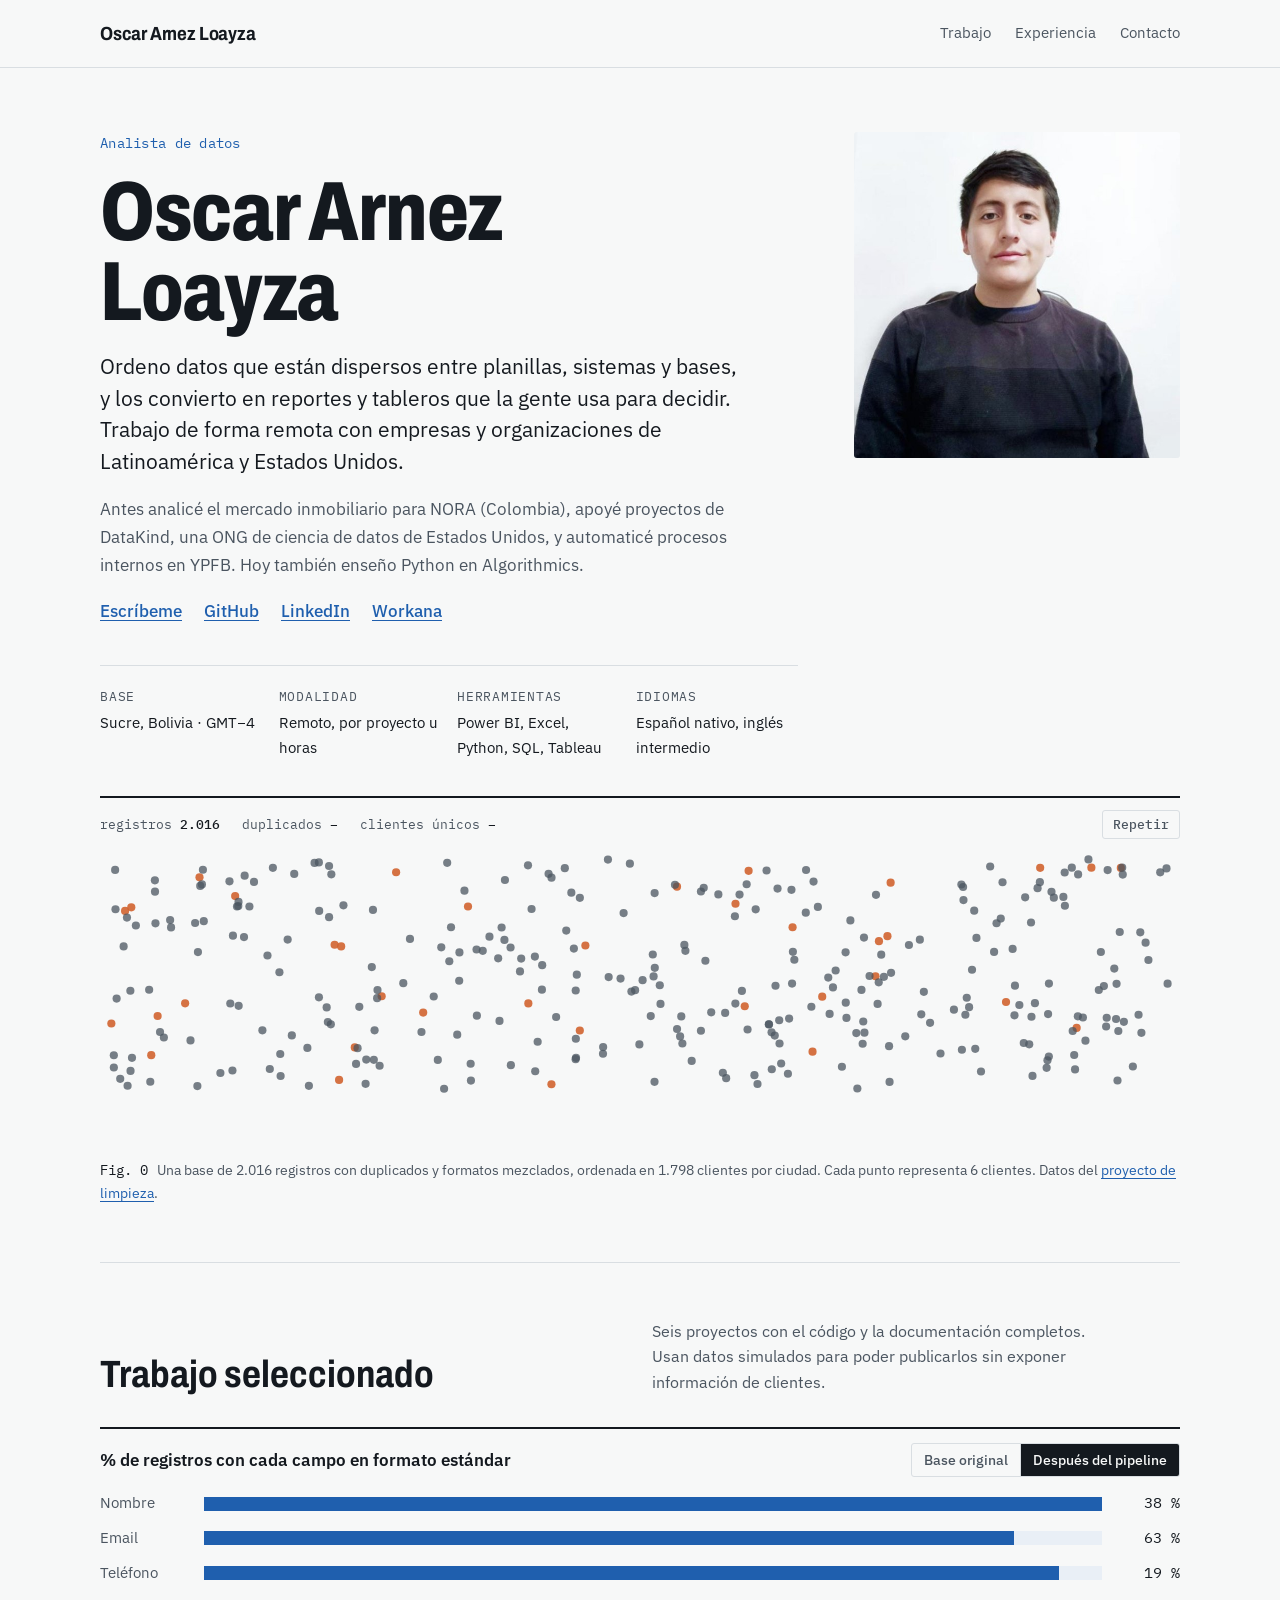
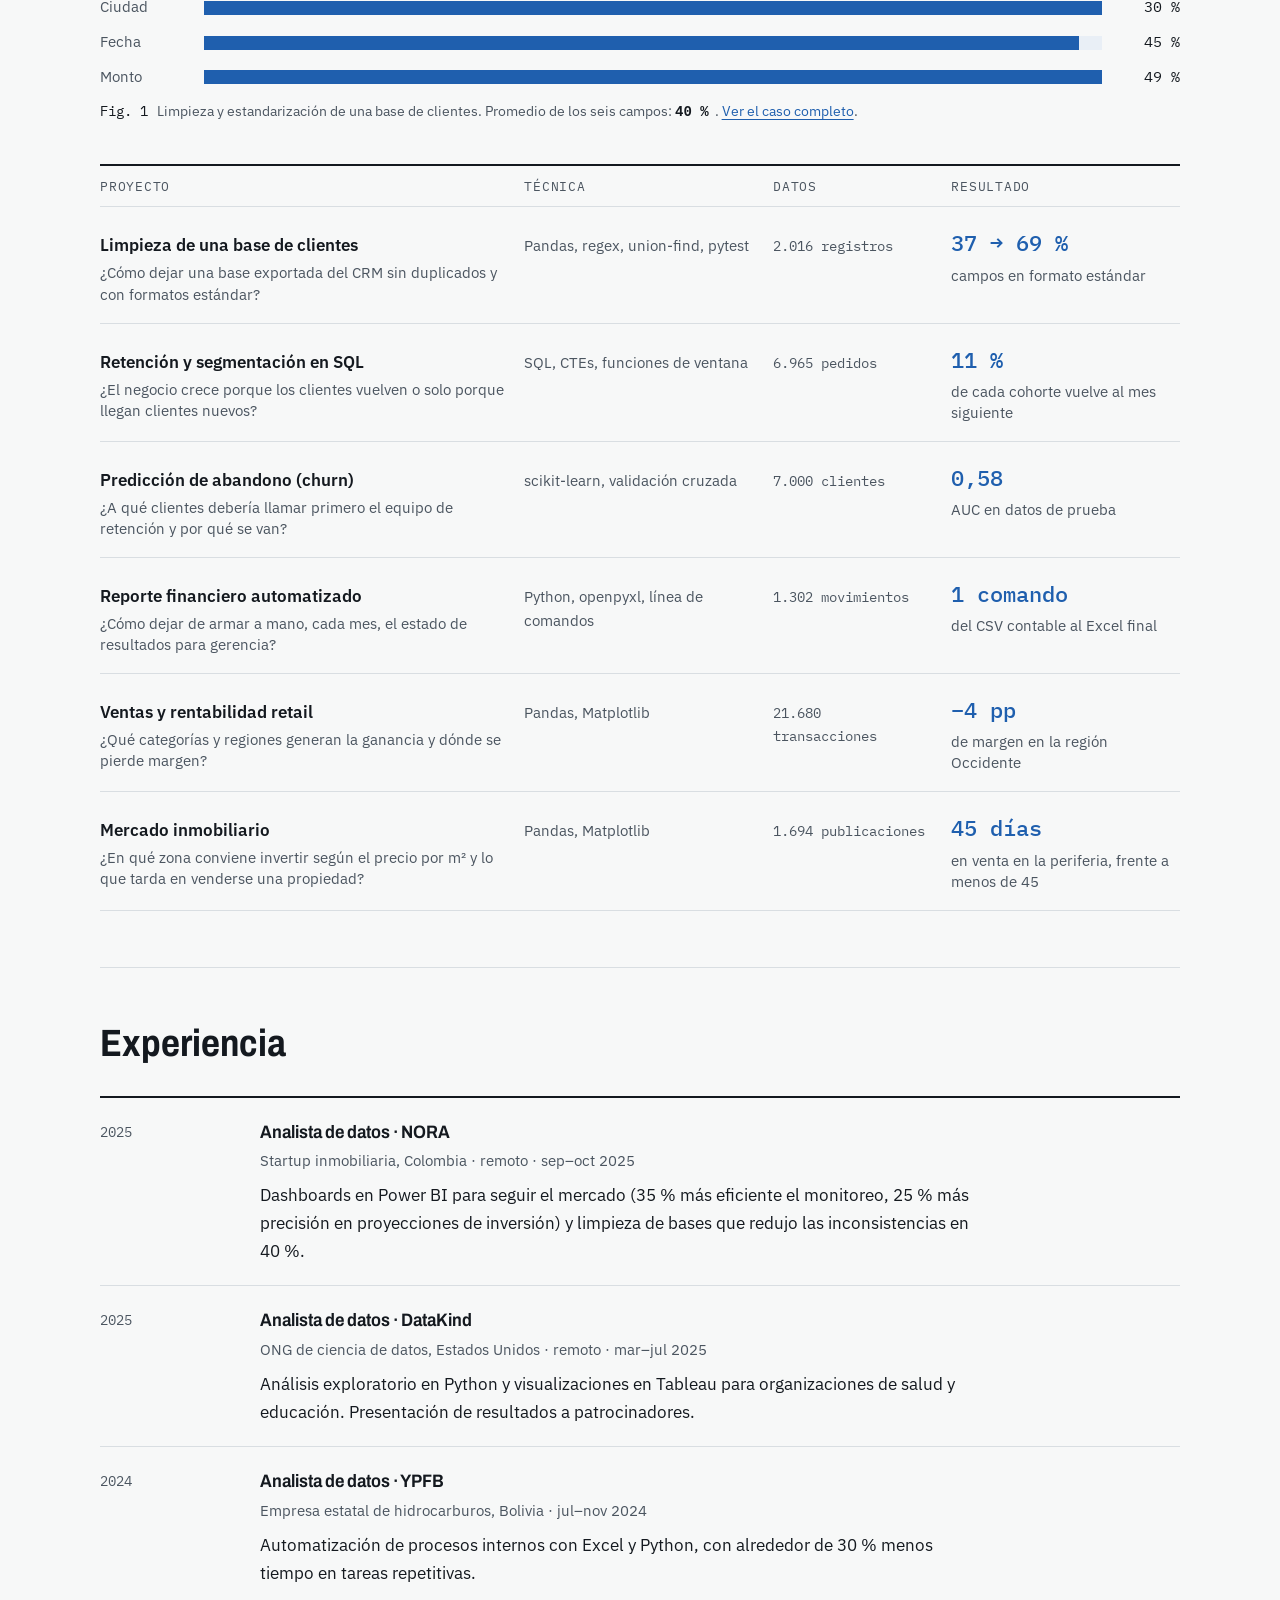
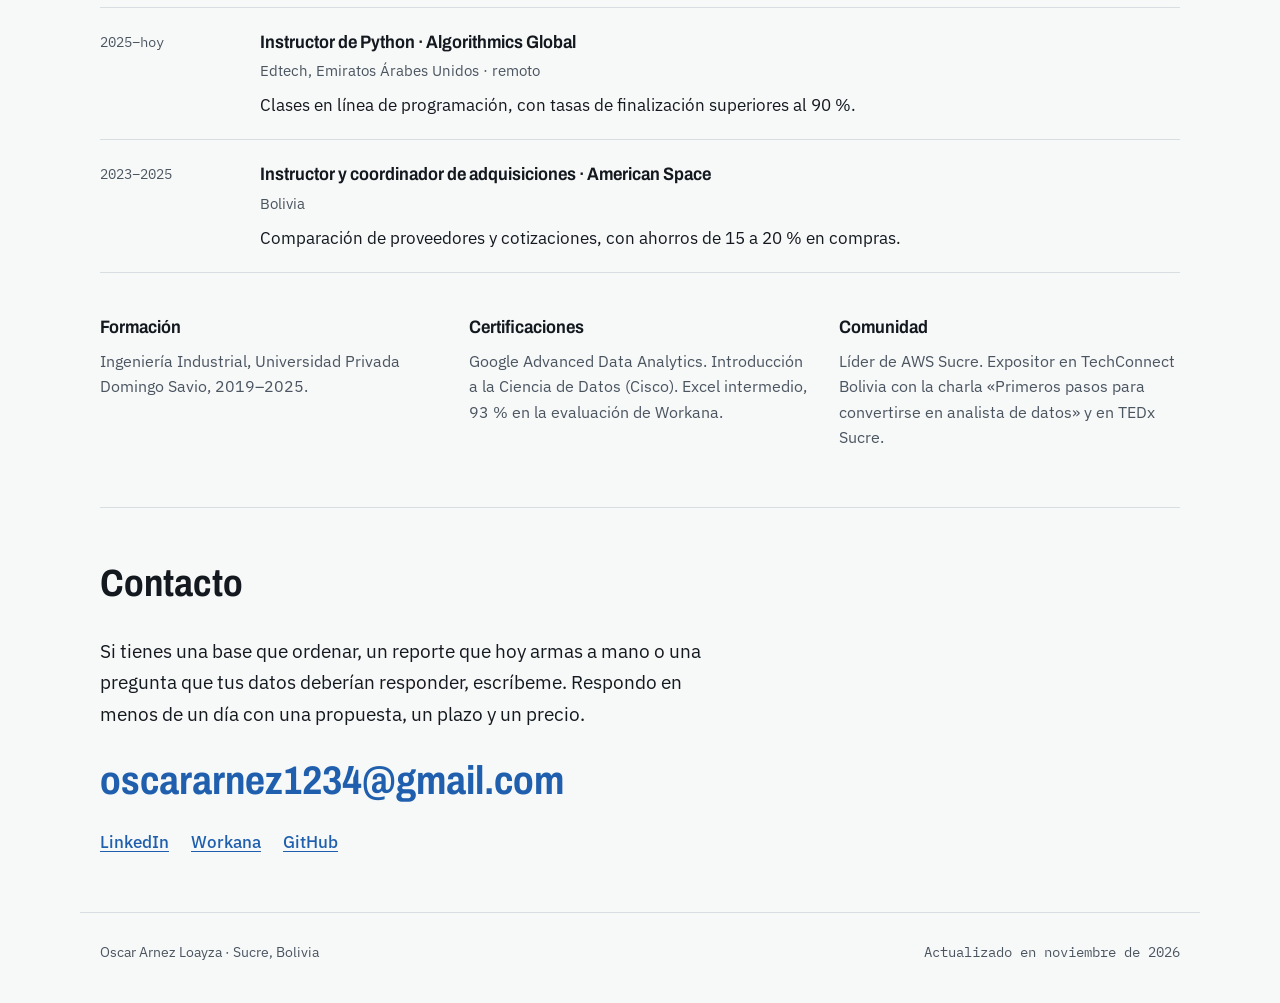
==== commit fc782c11: "Animaciones: base que se ordena por ciudad, calidad antes/después y cifras animadas Co-Authored-By: " ====
--- a/index.html
+++ b/index.html
@@ -15,6 +15,7 @@
 </head>
 <body>
 <header class="top">
+  <div class="progress" aria-hidden="true"></div>
   <div class="shell top-in">
     <a class="sig" href="index.html">Oscar Arnez Loayza</a>
     <nav aria-label="Secciones">
@@ -43,6 +44,14 @@
     <div><dt>Herramientas</dt><dd>Power BI, Excel, Python, SQL, Tableau</dd></div>
     <div><dt>Idiomas</dt><dd>Español nativo, inglés intermedio</dd></div>
   </dl>
+  <figure class="sorter" id="sorter">
+    <div class="sorter-bar">
+      <p class="ledger mono" aria-live="polite"><span>registros <b data-k="reg">2.016</b></span><span>duplicados <b data-k="dup">218</b></span><span>clientes únicos <b data-k="uni">1.798</b></span></p>
+      <button type="button" class="replay" id="replay">Repetir</button>
+    </div>
+    <canvas id="sorter-canvas" aria-label="Animación: puntos desordenados que representan registros se fusionan cuando están duplicados y se ordenan en columnas por ciudad"></canvas>
+    <figcaption><span class="mono">Fig. 0</span> Una base de 2.016 registros con duplicados y formatos mezclados, ordenada en 1.798 clientes por ciudad. Cada punto representa 6 clientes. Datos del <a href="proyectos/limpieza-base-clientes.html">proyecto de limpieza</a>.</figcaption>
+  </figure>
 </section>
 
 <section id="trabajo" class="block">
@@ -50,9 +59,23 @@
     <h2>Trabajo seleccionado</h2>
     <p>Seis proyectos con el código y la documentación completos. Usan datos simulados para poder publicarlos sin exponer información de clientes.</p>
   </div>
-  <figure class="feature">
-    <a href="proyectos/limpieza-base-clientes.html"><img src="assets/limpieza.jpg" alt="Limpieza y estandarización de una base de clientes" loading="lazy"></a>
-    <figcaption><span class="mono">Fig. 1</span> Limpieza y estandarización de una base de clientes. Calidad de cada campo antes y después del pipeline.</figcaption>
+  <figure class="quality" id="quality">
+    <div class="q-head">
+      <p class="q-title">% de registros con cada campo en formato estándar</p>
+      <div class="seg" role="group" aria-label="Estado de la base">
+        <button type="button" data-state="antes" aria-pressed="true">Base original</button>
+        <button type="button" data-state="despues" aria-pressed="false">Después del pipeline</button>
+      </div>
+    </div>
+    <div class="q-rows">
+      <div class="q-row" data-antes="34.2" data-despues="100.0"><span class="q-label">Nombre</span><span class="q-track"><span class="q-fill" style="--w:34.2%"></span></span><span class="q-val mono">34 %</span></div>
+      <div class="q-row" data-antes="60.7" data-despues="90.2"><span class="q-label">Email</span><span class="q-track"><span class="q-fill" style="--w:60.7%"></span></span><span class="q-val mono">61 %</span></div>
+      <div class="q-row" data-antes="15.4" data-despues="95.2"><span class="q-label">Teléfono</span><span class="q-track"><span class="q-fill" style="--w:15.4%"></span></span><span class="q-val mono">15 %</span></div>
+      <div class="q-row" data-antes="26.4" data-despues="100.0"><span class="q-label">Ciudad</span><span class="q-track"><span class="q-fill" style="--w:26.4%"></span></span><span class="q-val mono">26 %</span></div>
+      <div class="q-row" data-antes="42.0" data-despues="97.4"><span class="q-label">Fecha</span><span class="q-track"><span class="q-fill" style="--w:42.0%"></span></span><span class="q-val mono">42 %</span></div>
+      <div class="q-row" data-antes="45.7" data-despues="100.0"><span class="q-label">Monto</span><span class="q-track"><span class="q-fill" style="--w:45.7%"></span></span><span class="q-val mono">46 %</span></div>
+    </div>
+    <figcaption><span class="mono">Fig. 1</span> Limpieza y estandarización de una base de clientes. Promedio de los seis campos: <b class="mono" data-avg>37 %</b>. <a href="proyectos/limpieza-base-clientes.html">Ver el caso completo</a>.</figcaption>
   </figure>
   <div class="index" role="list">
     <div class="row head" aria-hidden="true"><span>Proyecto</span><span>Técnica</span><span>Datos</span><span>Resultado</span></div>
@@ -123,5 +146,6 @@
   <span>Oscar Arnez Loayza · Sucre, Bolivia</span>
   <span class="mono">Actualizado en noviembre de 2026</span>
 </footer>
+<script src="site.js" defer></script>
 </body>
 </html>
--- a/style.css
+++ b/style.css
@@ -7,13 +7,14 @@
   --rule:#d9dee2;
   --accent:#1f5fae;     /* azul de los gráficos, solo para enlaces y cifras */
   --tint:#e9eff6;
+  --warm:#d0632f;     /* duplicados / estado "antes" */
   --display:"Archivo", "Arial Narrow", system-ui, sans-serif;
   --body:"IBM Plex Sans", system-ui, -apple-system, "Segoe UI", sans-serif;
   --mono:"IBM Plex Mono", ui-monospace, "Cascadia Mono", Consolas, monospace;
   color-scheme:light;
 }
 @media (prefers-color-scheme:dark){
-  :root{--paper:#12161b;--ink:#e6eaee;--ink-soft:#a3adb8;--rule:#2a323b;--accent:#7fb0ec;--tint:#1a2533;color-scheme:dark}
+  :root{--paper:#12161b;--ink:#e6eaee;--ink-soft:#a3adb8;--rule:#2a323b;--accent:#7fb0ec;--tint:#1a2533;--warm:#e58a5c;color-scheme:dark}
 }
 *{box-sizing:border-box}
 html{-webkit-text-size-adjust:100%}
@@ -132,3 +133,37 @@
   .pager .next{text-align:left}
 }
 @media (prefers-reduced-motion:no-preference){a.row{transition:background .15s}}
+
+/* barra superior fija con progreso de lectura */
+.top{position:sticky;top:env(safe-area-inset-top,0px);z-index:20;background:var(--paper)}
+.progress{position:absolute;left:0;bottom:-1px;height:2px;width:100%;background:var(--accent);transform-origin:0 50%;transform:scaleX(var(--p,0))}
+
+/* Fig. 0: base desordenada que se ordena */
+.sorter{grid-column:1/-1;margin:8px 0 0;border-top:2px solid var(--ink);padding-top:12px}
+.sorter-bar{display:flex;justify-content:space-between;align-items:center;gap:12px;flex-wrap:wrap}
+.ledger{display:flex;flex-wrap:wrap;gap:6px 22px;font-size:13px;color:var(--ink-soft);margin:0}
+.ledger b{color:var(--ink);font-weight:500}
+.ledger span.on b{color:var(--accent)}
+.replay{font:500 13px var(--mono);color:var(--ink-soft);background:none;border:1px solid var(--rule);border-radius:3px;padding:5px 10px;cursor:pointer}
+.replay:hover{color:var(--ink);border-color:var(--ink-soft)}
+.replay:focus-visible,.seg button:focus-visible{outline:2px solid var(--accent);outline-offset:2px}
+#sorter-canvas{display:block;width:100%;height:300px;margin-top:10px}
+
+/* Fig. 1: calidad antes / después */
+.quality{margin:0 0 40px;border-top:2px solid var(--ink);padding-top:14px}
+.q-head{display:flex;justify-content:space-between;align-items:center;gap:14px;flex-wrap:wrap;margin-bottom:14px}
+.q-title{font-weight:600}
+.seg{display:inline-flex;border:1px solid var(--rule);border-radius:3px;overflow:hidden}
+.seg button{font:500 13.5px var(--body);background:none;border:0;padding:7px 12px;color:var(--ink-soft);cursor:pointer}
+.seg button+button{border-left:1px solid var(--rule)}
+.seg button[aria-pressed="true"]{background:var(--ink);color:var(--paper)}
+.q-rows{display:grid;gap:10px}
+.q-row{display:grid;grid-template-columns:90px minmax(0,1fr) 64px;gap:14px;align-items:center}
+.q-label{font-size:15px;color:var(--ink-soft)}
+.q-track{height:14px;background:var(--tint);position:relative}
+.q-fill{position:absolute;inset:0 auto 0 0;width:var(--w);background:var(--warm);transition:width .9s cubic-bezier(.65,0,.35,1),background-color .6s}
+.quality.done .q-fill{background:var(--accent)}
+.q-val{text-align:right;font-size:15px}
+.quality figcaption a{white-space:nowrap}
+@media (max-width:560px){#sorter-canvas{height:260px}.q-row{grid-template-columns:72px minmax(0,1fr) 52px;gap:10px}}
+@media (prefers-reduced-motion:reduce){.q-fill{transition:none}}
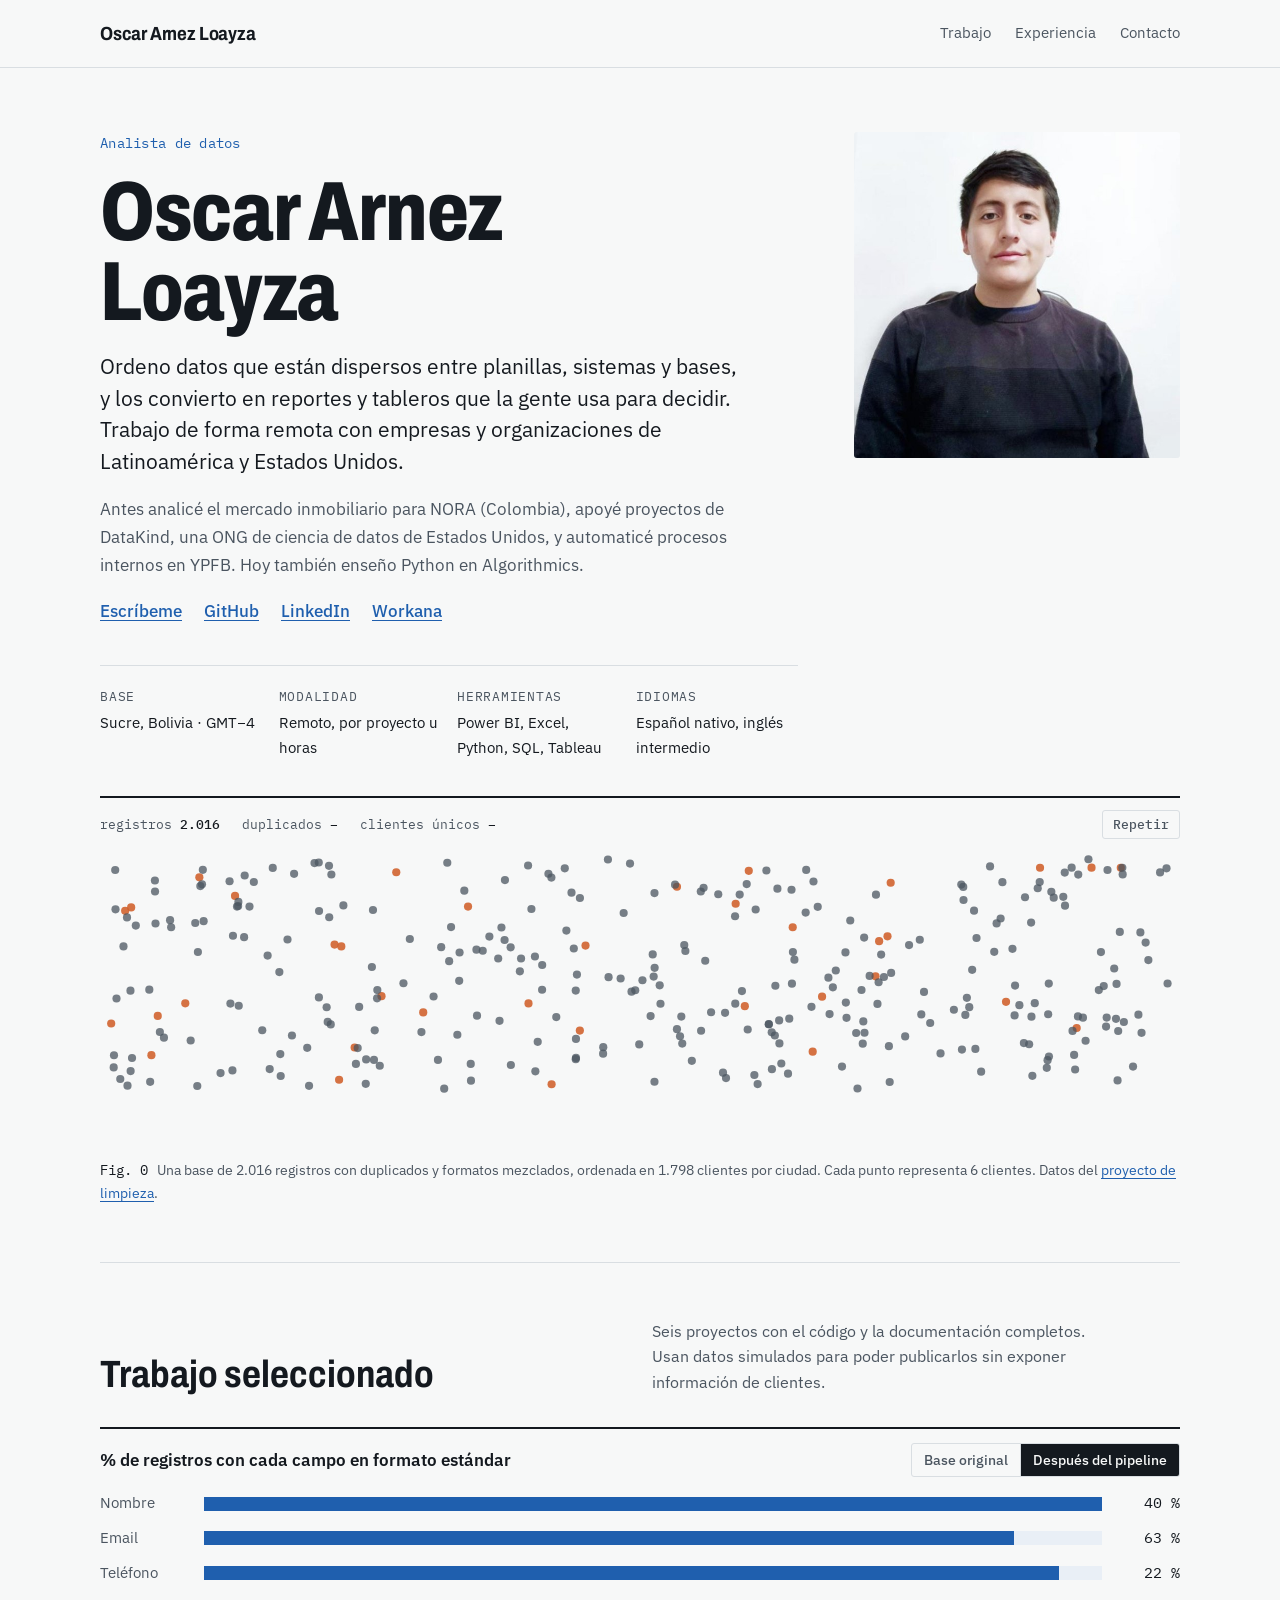
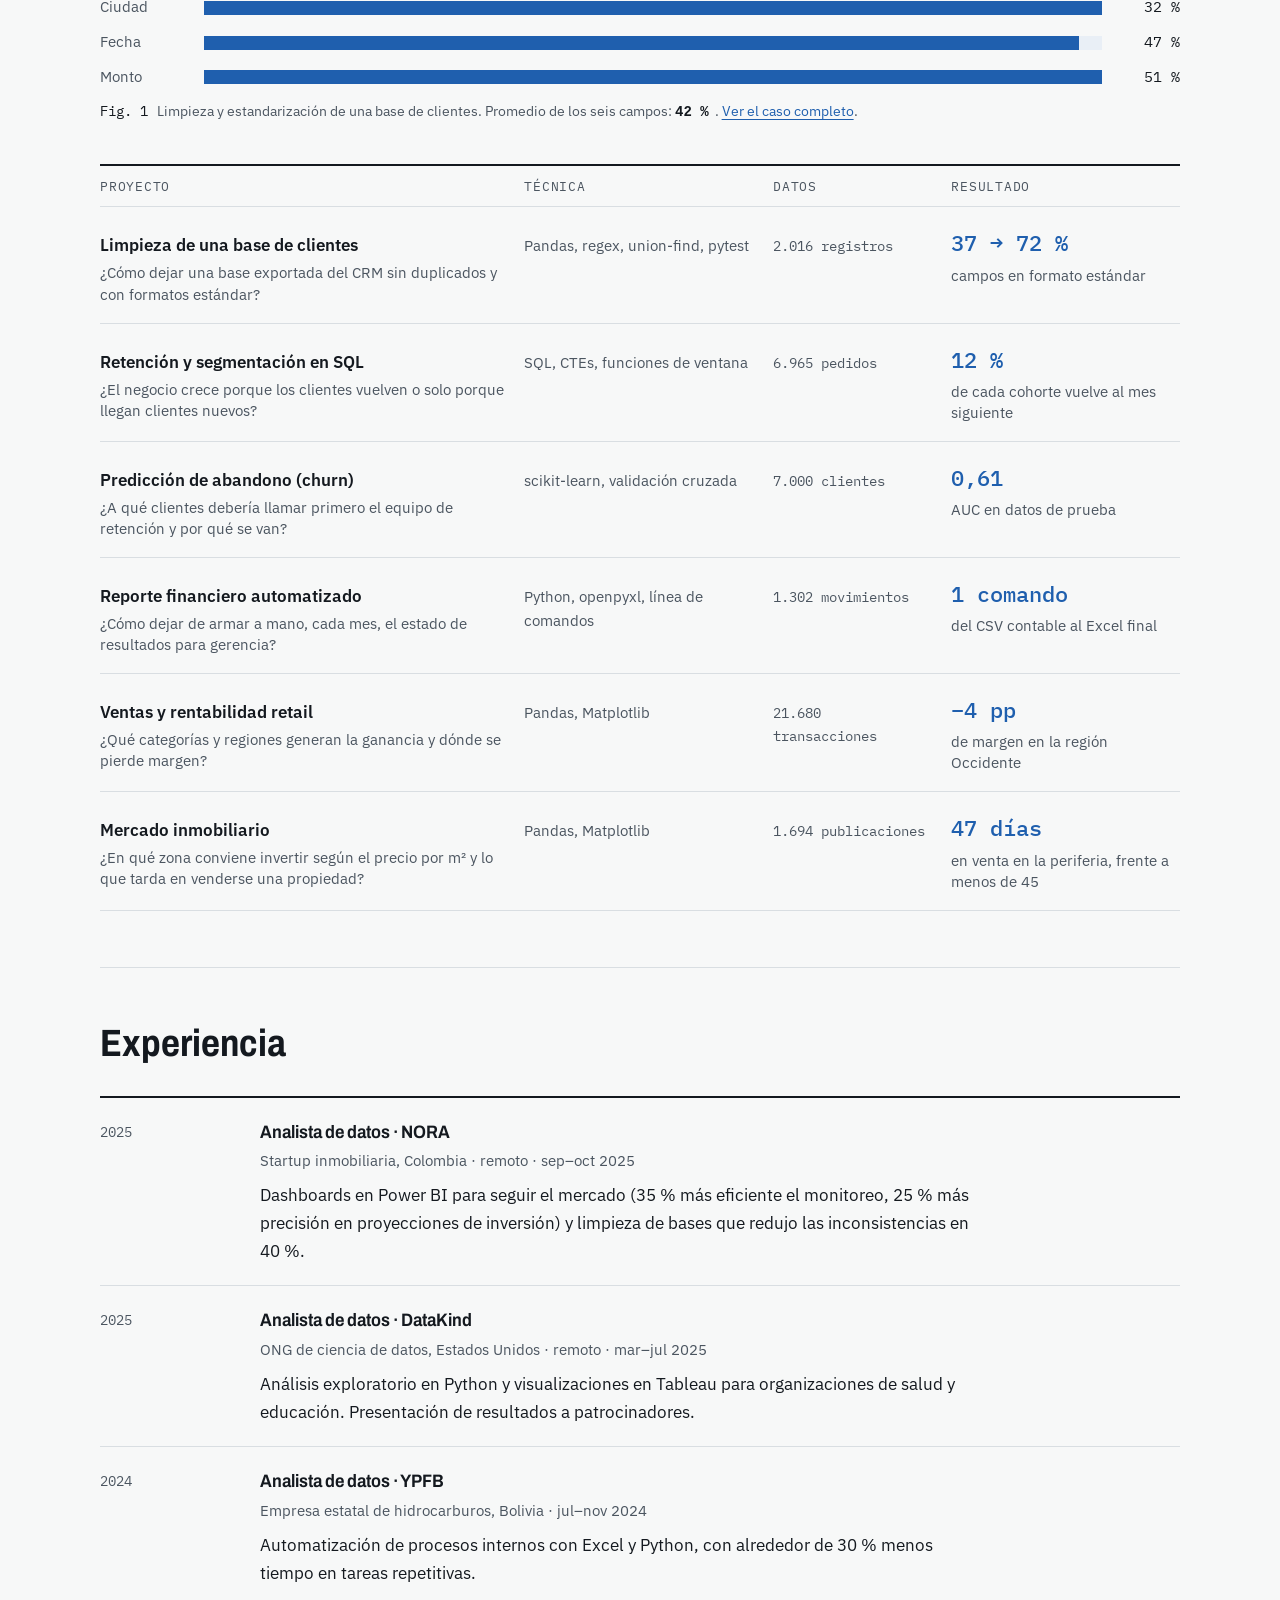
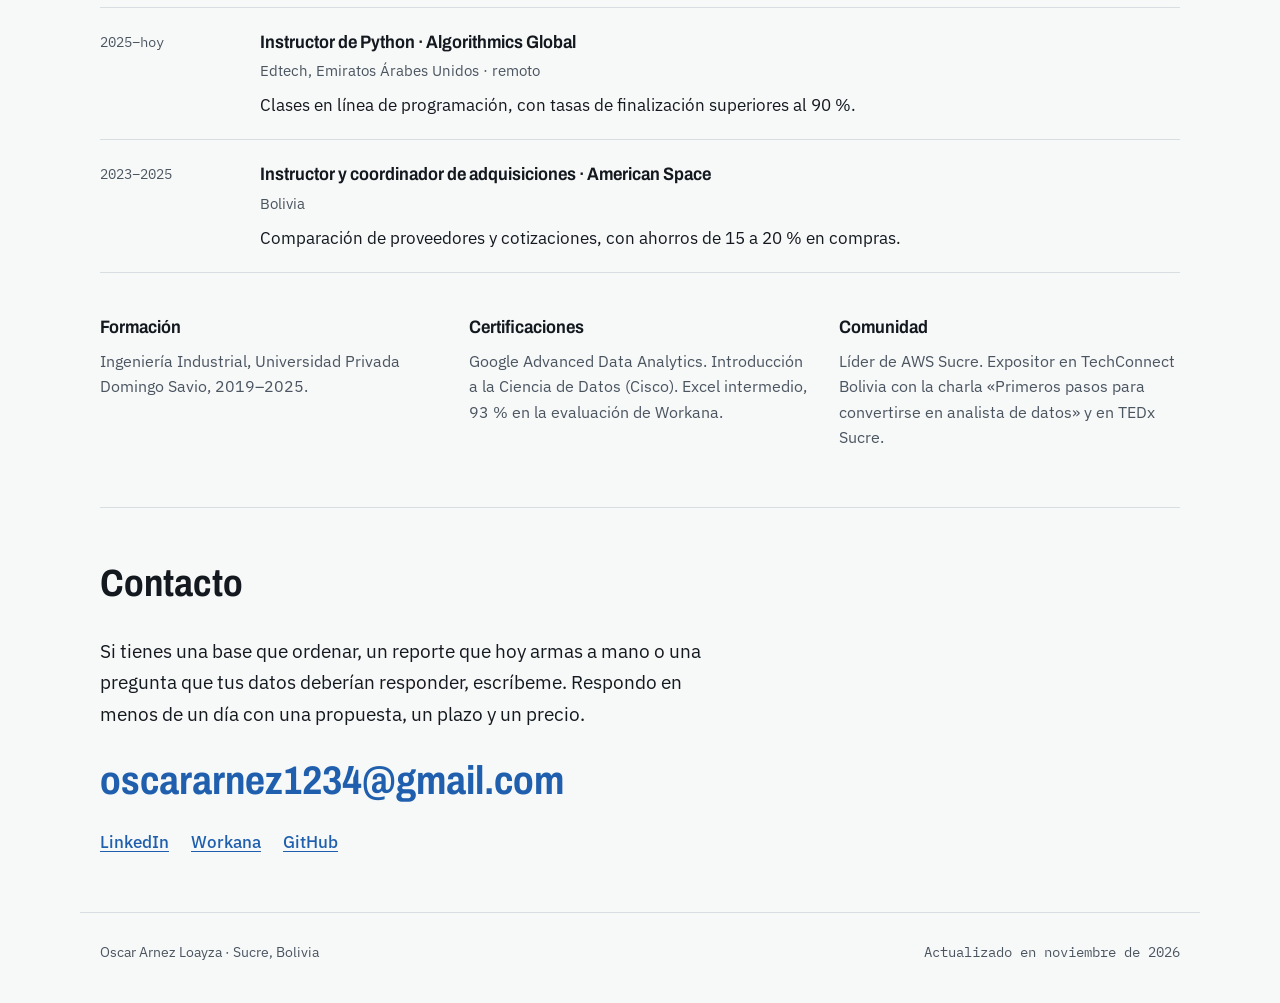
==== commit df77fb35: "Versionar CSS y JS para evitar caché Co-Authored-By: Claude Opus 5.5 <noreply@anthropic.com>" ====
--- a/index.html
+++ b/index.html
@@ -11,7 +11,7 @@
 <meta name="twitter:card" content="summary_large_image">
 <link rel="icon" href="assets/favicon.svg" type="image/svg+xml">
 <link rel="preconnect" href="https://fonts.googleapis.com"><link rel="preconnect" href="https://fonts.gstatic.com" crossorigin><link href="https://fonts.googleapis.com/css2?family=Archivo:wdth,wght@75..100,400..800&family=IBM+Plex+Sans:wght@400;500;600&family=IBM+Plex+Mono:wght@400;500&display=swap" rel="stylesheet">
-<link rel="stylesheet" href="style.css">
+<link rel="stylesheet" href="style.css?v=1795145133">
 </head>
 <body>
 <header class="top">
@@ -146,6 +146,6 @@
   <span>Oscar Arnez Loayza · Sucre, Bolivia</span>
   <span class="mono">Actualizado en noviembre de 2026</span>
 </footer>
-<script src="site.js" defer></script>
+<script src="site.js?v=1795145133" defer></script>
 </body>
 </html>
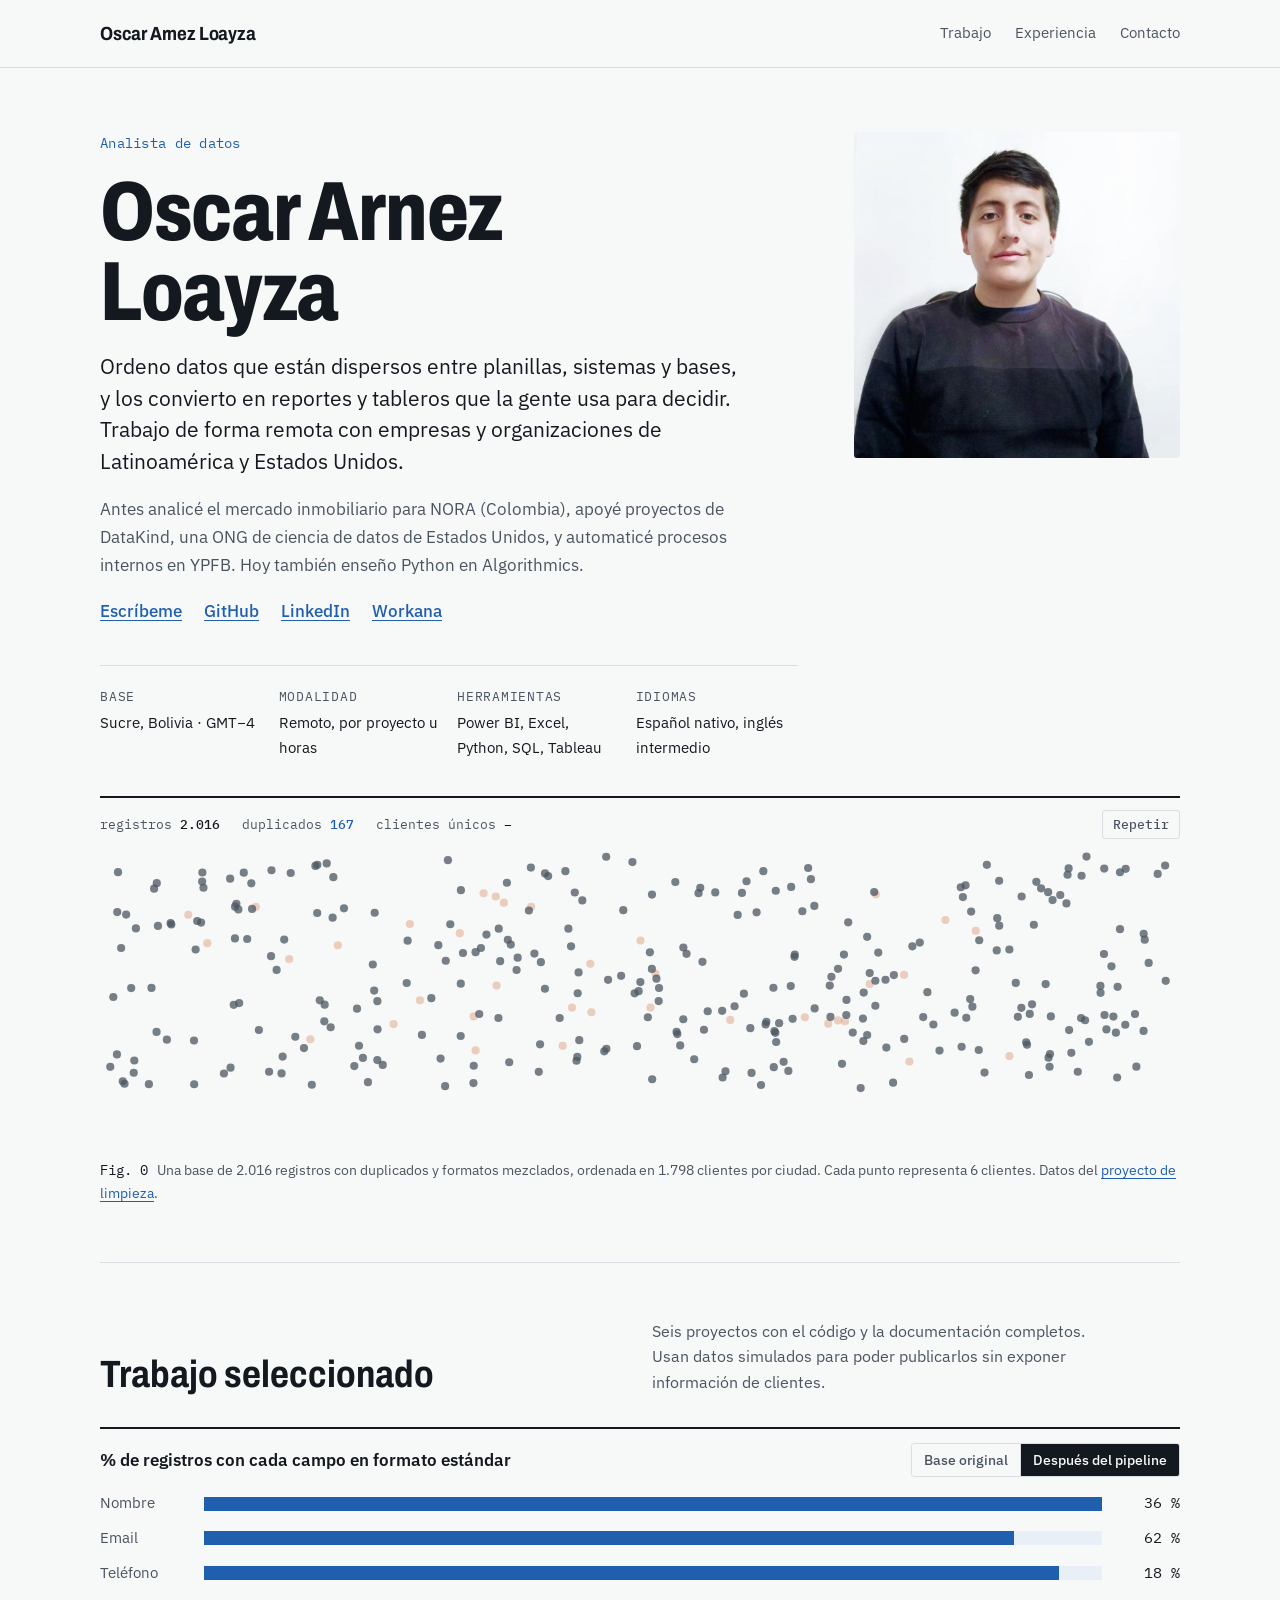
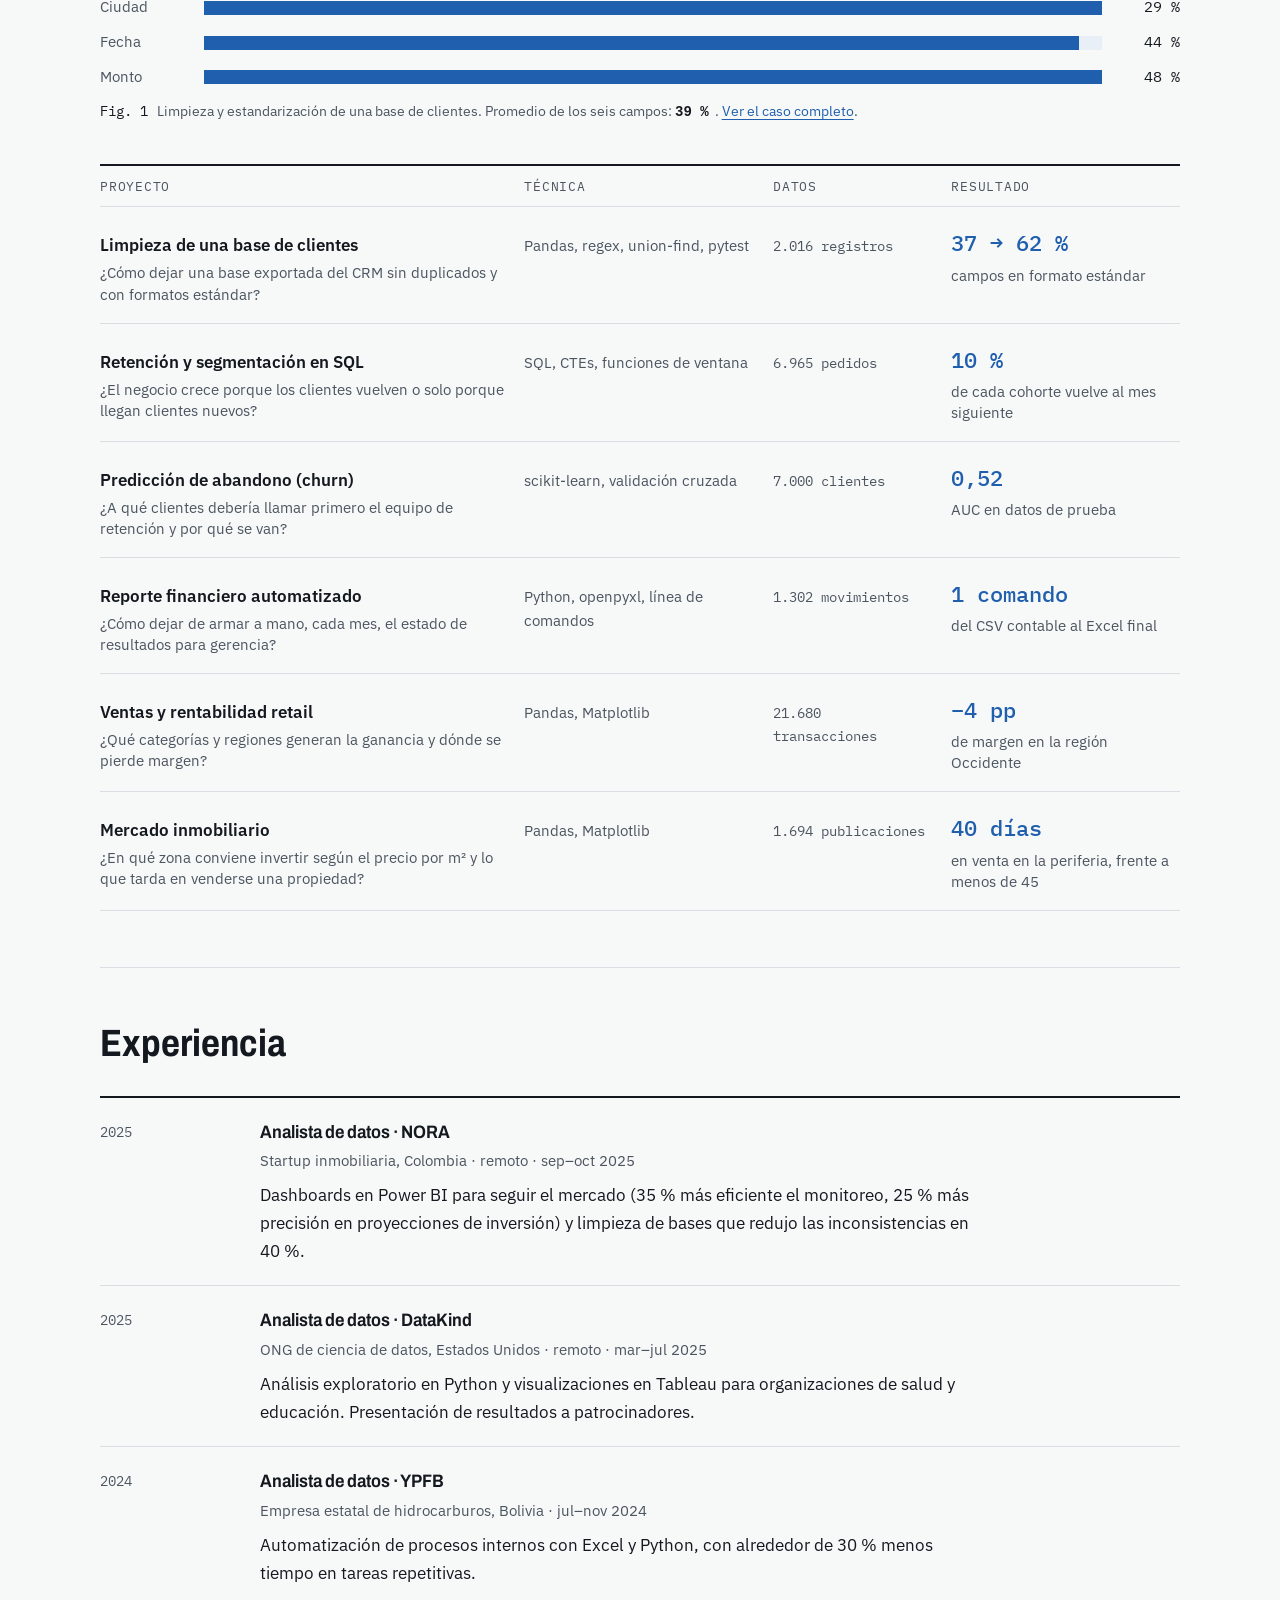
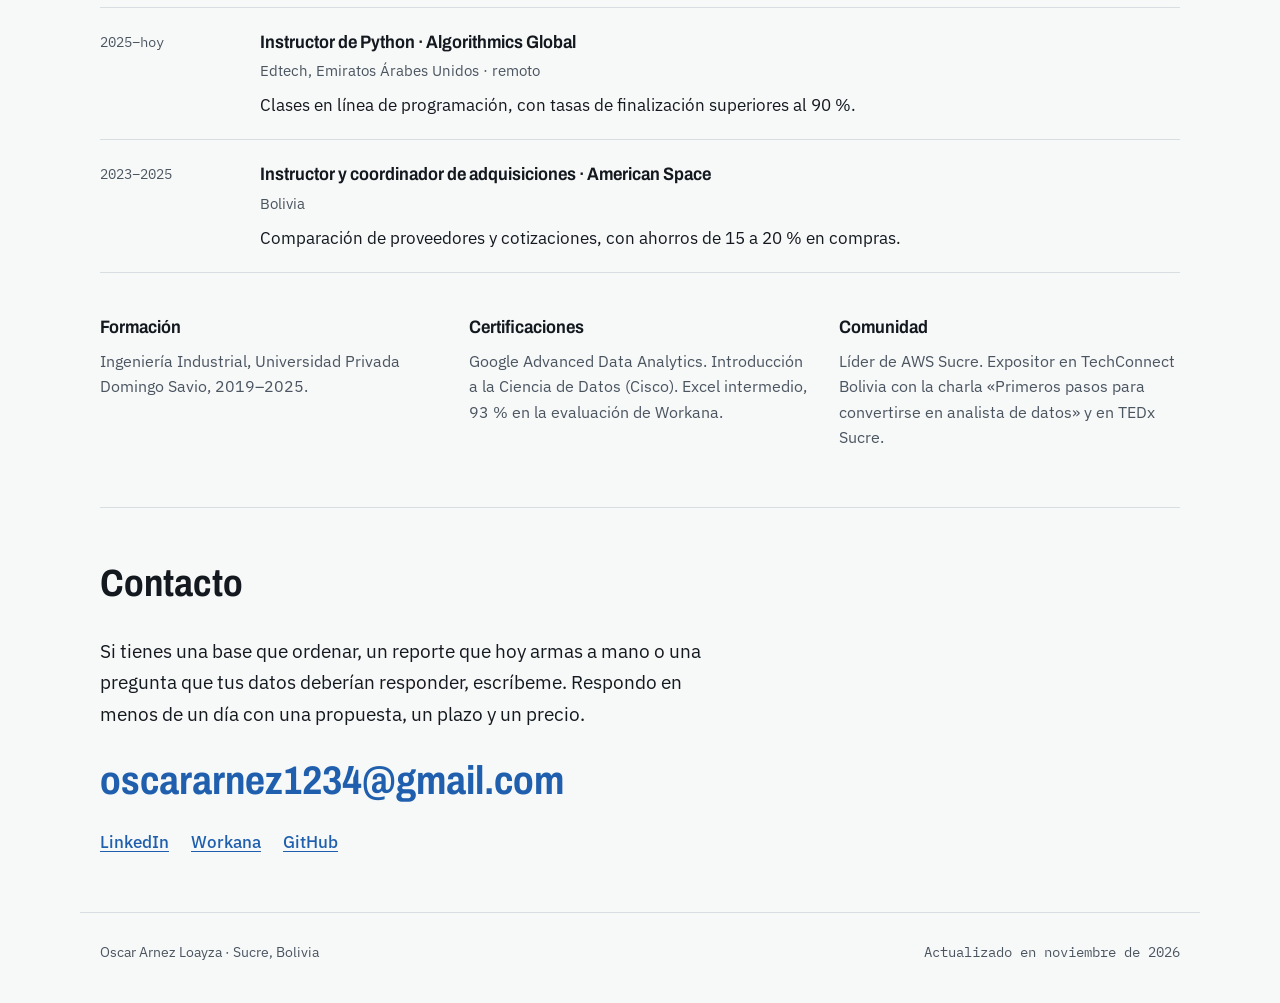
==== commit e0dffc63: "Iniciar la animación principal apenas aparece en pantalla Co-Authored-By: Claude Opus 5.5 <noreply@a" ====
--- a/index.html
+++ b/index.html
@@ -11,7 +11,7 @@
 <meta name="twitter:card" content="summary_large_image">
 <link rel="icon" href="assets/favicon.svg" type="image/svg+xml">
 <link rel="preconnect" href="https://fonts.googleapis.com"><link rel="preconnect" href="https://fonts.gstatic.com" crossorigin><link href="https://fonts.googleapis.com/css2?family=Archivo:wdth,wght@75..100,400..800&family=IBM+Plex+Sans:wght@400;500;600&family=IBM+Plex+Mono:wght@400;500&display=swap" rel="stylesheet">
-<link rel="stylesheet" href="style.css?v=1795145133">
+<link rel="stylesheet" href="style.css?v=1795145200">
 </head>
 <body>
 <header class="top">
@@ -146,6 +146,6 @@
   <span>Oscar Arnez Loayza · Sucre, Bolivia</span>
   <span class="mono">Actualizado en noviembre de 2026</span>
 </footer>
-<script src="site.js?v=1795145133" defer></script>
+<script src="site.js?v=1795145200" defer></script>
 </body>
 </html>
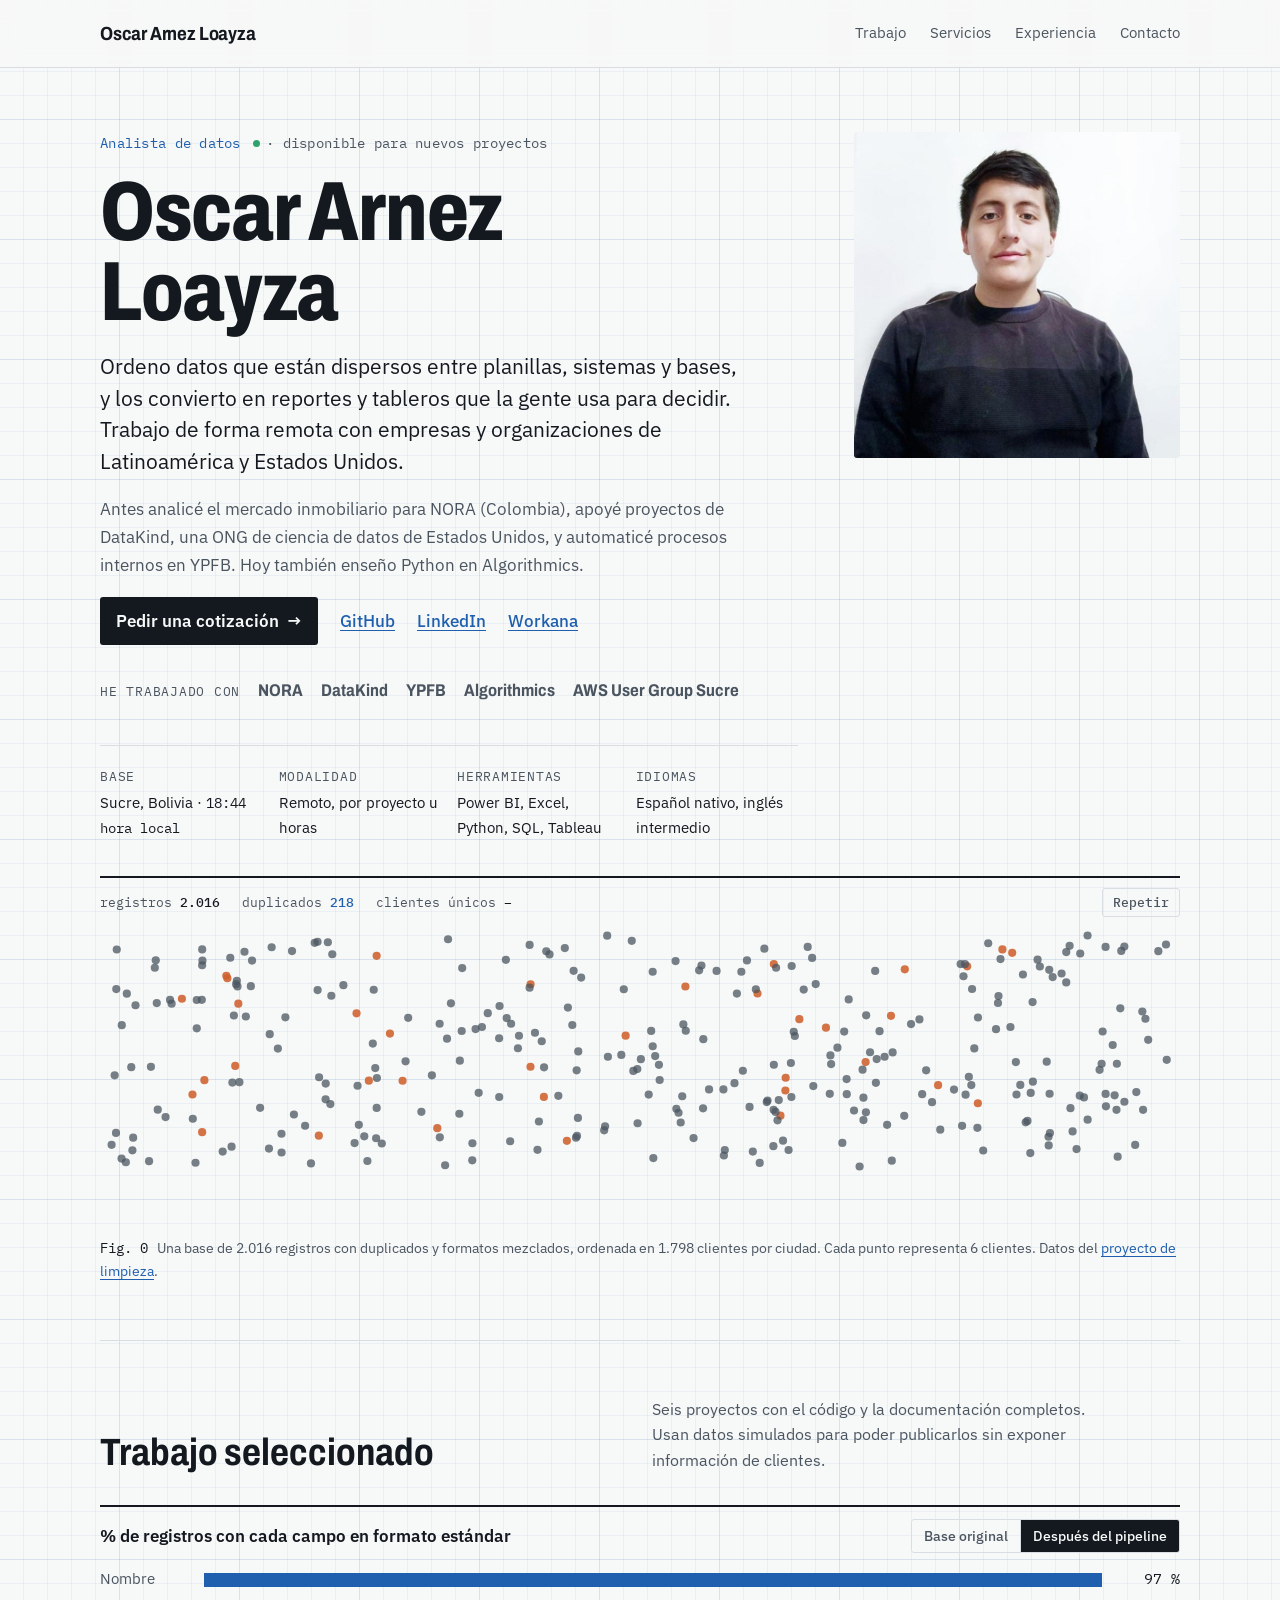
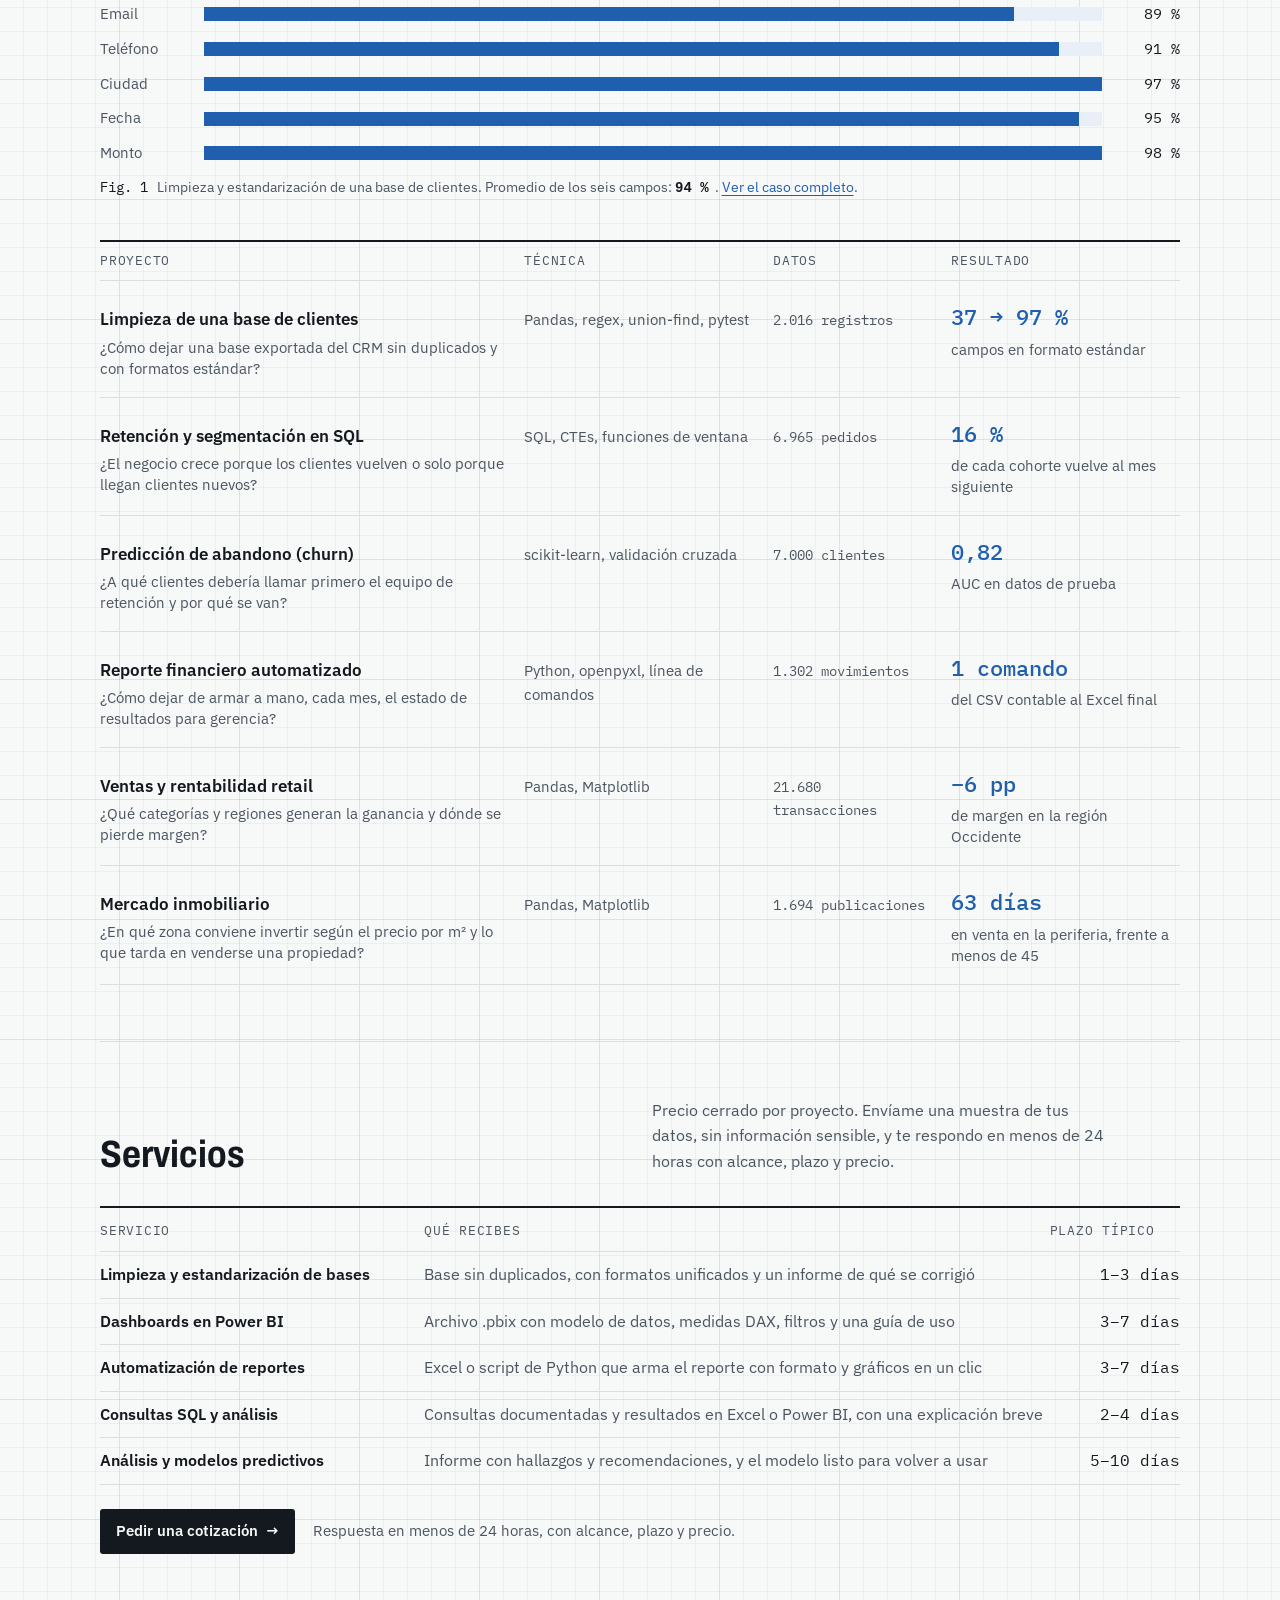
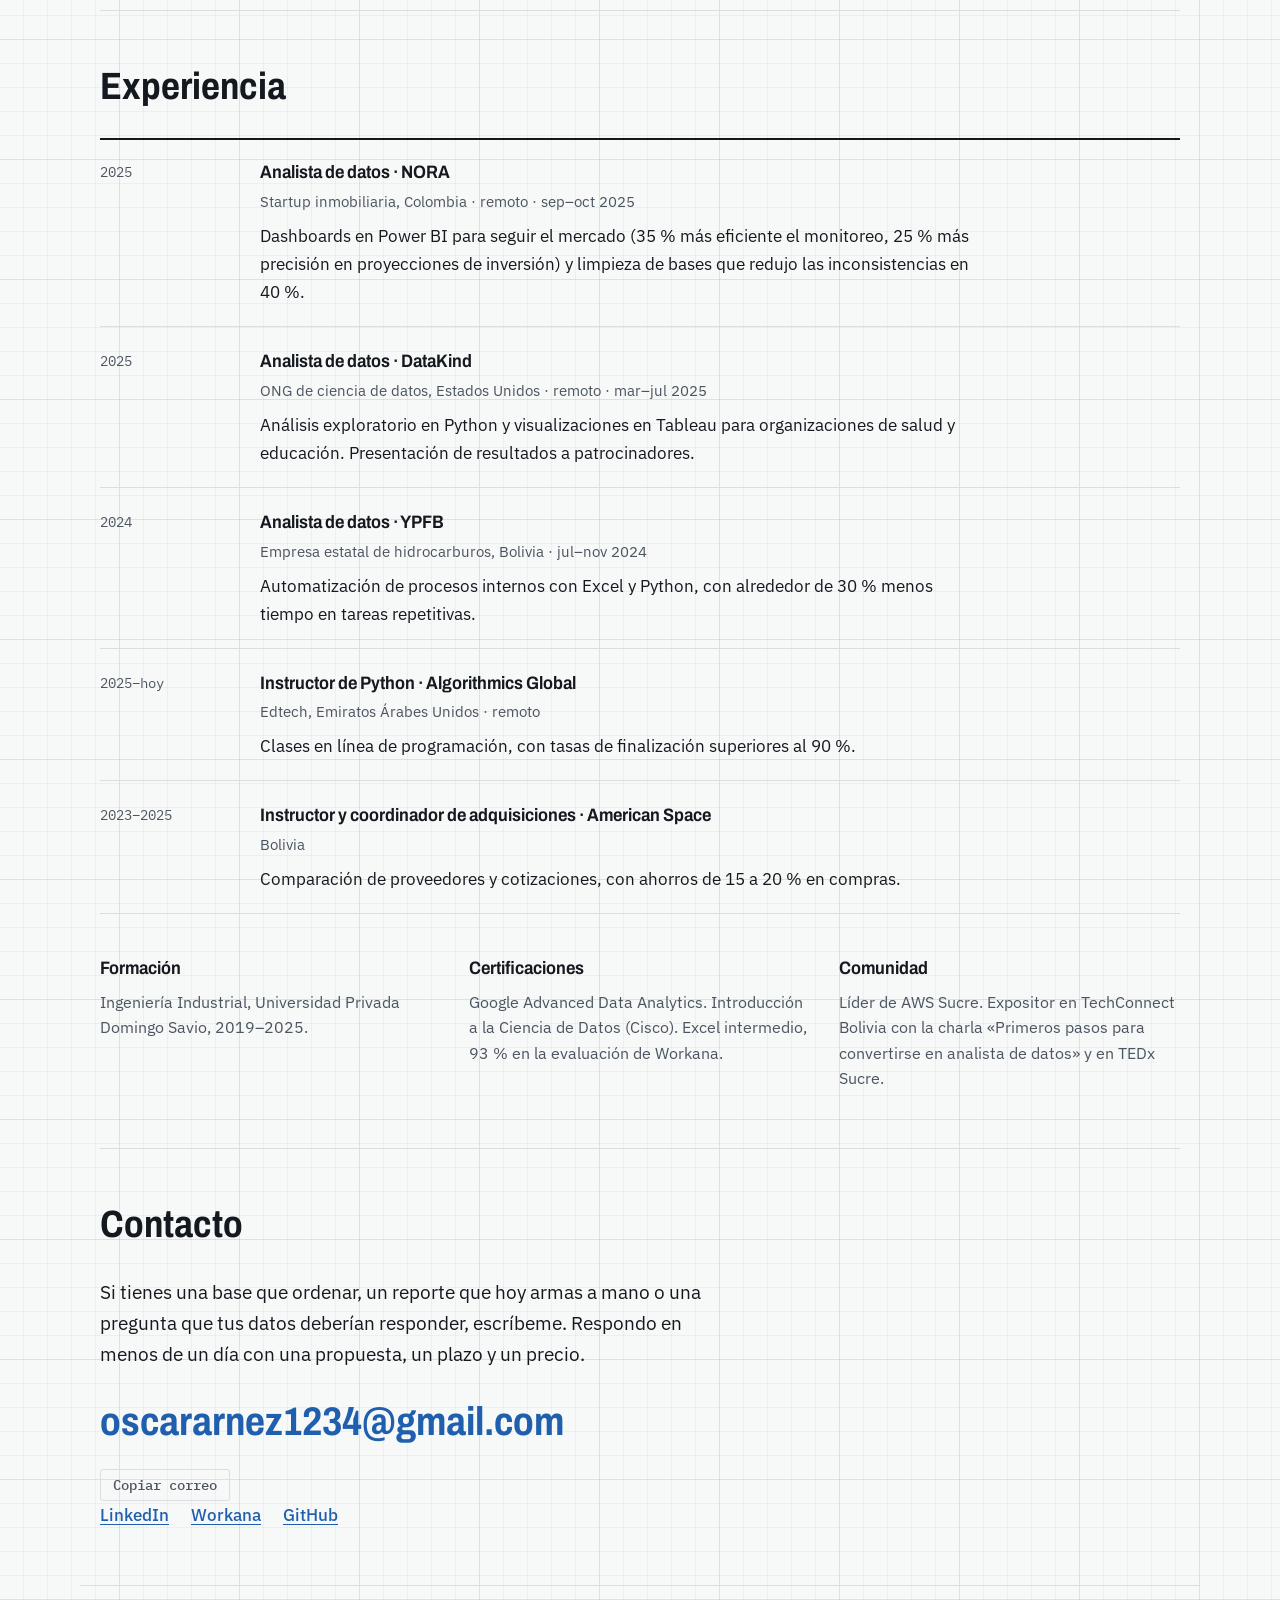
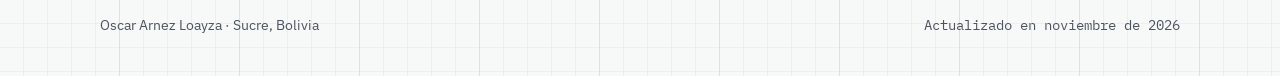
==== commit ed17ba48: "Fondo milimetrado, transiciones entre páginas, servicios y nuevas animaciones Co-Authored-By: Claude" ====
--- a/index.html
+++ b/index.html
@@ -11,7 +11,8 @@
 <meta name="twitter:card" content="summary_large_image">
 <link rel="icon" href="assets/favicon.svg" type="image/svg+xml">
 <link rel="preconnect" href="https://fonts.googleapis.com"><link rel="preconnect" href="https://fonts.gstatic.com" crossorigin><link href="https://fonts.googleapis.com/css2?family=Archivo:wdth,wght@75..100,400..800&family=IBM+Plex+Sans:wght@400;500;600&family=IBM+Plex+Mono:wght@400;500&display=swap" rel="stylesheet">
-<link rel="stylesheet" href="style.css?v=1795145200">
+<link rel="stylesheet" href="style.css?v=1795145447">
+<script>document.documentElement.classList.add("js")</script>
 </head>
 <body>
 <header class="top">
@@ -20,6 +21,7 @@
     <a class="sig" href="index.html">Oscar Arnez Loayza</a>
     <nav aria-label="Secciones">
       <a href="index.html#trabajo">Trabajo</a>
+      <a href="index.html#servicios">Servicios</a>
       <a href="index.html#experiencia">Experiencia</a>
       <a href="index.html#contacto">Contacto</a>
     </nav>
@@ -29,22 +31,23 @@
 
 <section class="intro">
   <div class="intro-text">
-    <p class="role">Analista de datos</p>
-    <h1>Oscar Arnez Loayza</h1>
-    <p class="lede">Ordeno datos que están dispersos entre planillas, sistemas y bases, y los convierto en reportes y tableros que la gente usa para decidir. Trabajo de forma remota con empresas y organizaciones de Latinoamérica y Estados Unidos.</p>
-    <p>Antes analicé el mercado inmobiliario para NORA (Colombia), apoyé proyectos de DataKind, una ONG de ciencia de datos de Estados Unidos, y automaticé procesos internos en YPFB. Hoy también enseño Python en Algorithmics.</p>
-    <p class="links"><a href="#contacto">Escríbeme</a><a href="https://github.com/Sub-Cre/portafolio-analisis-datos" target="_blank" rel="noopener">GitHub</a><a href="https://www.linkedin.com/in/oscar-a-639b09183" target="_blank" rel="noopener">LinkedIn</a><a href="https://www.workana.com/freelancer/303a6967c8c3074f16680fe3aebb4022" target="_blank" rel="noopener">Workana</a></p>
+    <p class="role" style="--i:0">Analista de datos <span class="avail">· disponible para nuevos proyectos</span></p>
+    <h1 style="--i:1"><span class="ln">Oscar Arnez</span> <span class="ln">Loayza</span></h1>
+    <p class="lede" style="--i:2">Ordeno datos que están dispersos entre planillas, sistemas y bases, y los convierto en reportes y tableros que la gente usa para decidir. Trabajo de forma remota con empresas y organizaciones de Latinoamérica y Estados Unidos.</p>
+    <p style="--i:3">Antes analicé el mercado inmobiliario para NORA (Colombia), apoyé proyectos de DataKind, una ONG de ciencia de datos de Estados Unidos, y automaticé procesos internos en YPFB. Hoy también enseño Python en Algorithmics.</p>
+    <p class="links" style="--i:4"><a class="btn" href="#contacto">Pedir una cotización</a><a href="https://github.com/Sub-Cre/portafolio-analisis-datos" target="_blank" rel="noopener">GitHub</a><a href="https://www.linkedin.com/in/oscar-a-639b09183" target="_blank" rel="noopener">LinkedIn</a><a href="https://www.workana.com/freelancer/303a6967c8c3074f16680fe3aebb4022" target="_blank" rel="noopener">Workana</a></p>
   </div>
   <figure class="portrait">
     <img src="assets/oscar.jpg" alt="Foto de Oscar Arnez Loayza" width="640" height="640">
   </figure>
+  <div class="clients" style="--i:5"><span class="mono">He trabajado con</span><b>NORA</b><b>DataKind</b><b>YPFB</b><b>Algorithmics</b><b>AWS User Group Sucre</b></div>
   <dl class="facts">
-    <div><dt>Base</dt><dd>Sucre, Bolivia · GMT−4</dd></div>
+    <div><dt>Base</dt><dd>Sucre, Bolivia · <span class="clock mono" data-clock>GMT−4</span></dd></div>
     <div><dt>Modalidad</dt><dd>Remoto, por proyecto u horas</dd></div>
     <div><dt>Herramientas</dt><dd>Power BI, Excel, Python, SQL, Tableau</dd></div>
     <div><dt>Idiomas</dt><dd>Español nativo, inglés intermedio</dd></div>
   </dl>
-  <figure class="sorter" id="sorter">
+  <figure class="sorter ruled" id="sorter">
     <div class="sorter-bar">
       <p class="ledger mono" aria-live="polite"><span>registros <b data-k="reg">2.016</b></span><span>duplicados <b data-k="dup">218</b></span><span>clientes únicos <b data-k="uni">1.798</b></span></p>
       <button type="button" class="replay" id="replay">Repetir</button>
@@ -59,7 +62,7 @@
     <h2>Trabajo seleccionado</h2>
     <p>Seis proyectos con el código y la documentación completos. Usan datos simulados para poder publicarlos sin exponer información de clientes.</p>
   </div>
-  <figure class="quality" id="quality">
+  <figure class="quality ruled reveal" id="quality">
     <div class="q-head">
       <p class="q-title">% de registros con cada campo en formato estándar</p>
       <div class="seg" role="group" aria-label="Estado de la base">
@@ -77,40 +80,40 @@
     </div>
     <figcaption><span class="mono">Fig. 1</span> Limpieza y estandarización de una base de clientes. Promedio de los seis campos: <b class="mono" data-avg>37 %</b>. <a href="proyectos/limpieza-base-clientes.html">Ver el caso completo</a>.</figcaption>
   </figure>
-  <div class="index" role="list">
+  <div class="index ruled" role="list">
     <div class="row head" aria-hidden="true"><span>Proyecto</span><span>Técnica</span><span>Datos</span><span>Resultado</span></div>
-      <a class="row" href="proyectos/limpieza-base-clientes.html">
-        <span class="r-title">Limpieza de una base de clientes<small>¿Cómo dejar una base exportada del CRM sin duplicados y con formatos estándar?</small></span>
+      <a class="row reveal" href="proyectos/limpieza-base-clientes.html" data-peek="assets/limpieza.jpg">
+        <span class="r-title" style="view-transition-name:t-limpieza-base-clientes">Limpieza de una base de clientes<small>¿Cómo dejar una base exportada del CRM sin duplicados y con formatos estándar?</small></span>
         <span class="r-tech">Pandas, regex, union-find, pytest</span>
         <span class="r-n mono">2.016 registros</span>
         <span class="r-metric"><b class="mono">37 → 97 %</b><small>campos en formato estándar</small></span>
       </a>
-      <a class="row" href="proyectos/analisis-sql-ecommerce.html">
-        <span class="r-title">Retención y segmentación en SQL<small>¿El negocio crece porque los clientes vuelven o solo porque llegan clientes nuevos?</small></span>
+      <a class="row reveal" href="proyectos/analisis-sql-ecommerce.html" data-peek="assets/sql.jpg">
+        <span class="r-title" style="view-transition-name:t-analisis-sql-ecommerce">Retención y segmentación en SQL<small>¿El negocio crece porque los clientes vuelven o solo porque llegan clientes nuevos?</small></span>
         <span class="r-tech">SQL, CTEs, funciones de ventana</span>
         <span class="r-n mono">6.965 pedidos</span>
         <span class="r-metric"><b class="mono">16 %</b><small>de cada cohorte vuelve al mes siguiente</small></span>
       </a>
-      <a class="row" href="proyectos/prediccion-abandono.html">
-        <span class="r-title">Predicción de abandono (churn)<small>¿A qué clientes debería llamar primero el equipo de retención y por qué se van?</small></span>
+      <a class="row reveal" href="proyectos/prediccion-abandono.html" data-peek="assets/churn.jpg">
+        <span class="r-title" style="view-transition-name:t-prediccion-abandono">Predicción de abandono (churn)<small>¿A qué clientes debería llamar primero el equipo de retención y por qué se van?</small></span>
         <span class="r-tech">scikit-learn, validación cruzada</span>
         <span class="r-n mono">7.000 clientes</span>
         <span class="r-metric"><b class="mono">0,82</b><small>AUC en datos de prueba</small></span>
       </a>
-      <a class="row" href="proyectos/reporte-financiero-automatizado.html">
-        <span class="r-title">Reporte financiero automatizado<small>¿Cómo dejar de armar a mano, cada mes, el estado de resultados para gerencia?</small></span>
+      <a class="row reveal" href="proyectos/reporte-financiero-automatizado.html" data-peek="assets/finanzas.jpg">
+        <span class="r-title" style="view-transition-name:t-reporte-financiero-automatizado">Reporte financiero automatizado<small>¿Cómo dejar de armar a mano, cada mes, el estado de resultados para gerencia?</small></span>
         <span class="r-tech">Python, openpyxl, línea de comandos</span>
         <span class="r-n mono">1.302 movimientos</span>
         <span class="r-metric"><b class="mono">1 comando</b><small>del CSV contable al Excel final</small></span>
       </a>
-      <a class="row" href="proyectos/ventas-retail.html">
-        <span class="r-title">Ventas y rentabilidad retail<small>¿Qué categorías y regiones generan la ganancia y dónde se pierde margen?</small></span>
+      <a class="row reveal" href="proyectos/ventas-retail.html" data-peek="assets/ventas.jpg">
+        <span class="r-title" style="view-transition-name:t-ventas-retail">Ventas y rentabilidad retail<small>¿Qué categorías y regiones generan la ganancia y dónde se pierde margen?</small></span>
         <span class="r-tech">Pandas, Matplotlib</span>
         <span class="r-n mono">21.680 transacciones</span>
         <span class="r-metric"><b class="mono">−6 pp</b><small>de margen en la región Occidente</small></span>
       </a>
-      <a class="row" href="proyectos/mercado-inmobiliario.html">
-        <span class="r-title">Mercado inmobiliario<small>¿En qué zona conviene invertir según el precio por m² y lo que tarda en venderse una propiedad?</small></span>
+      <a class="row reveal" href="proyectos/mercado-inmobiliario.html" data-peek="assets/inmobiliario.jpg">
+        <span class="r-title" style="view-transition-name:t-mercado-inmobiliario">Mercado inmobiliario<small>¿En qué zona conviene invertir según el precio por m² y lo que tarda en venderse una propiedad?</small></span>
         <span class="r-tech">Pandas, Matplotlib</span>
         <span class="r-n mono">1.694 publicaciones</span>
         <span class="r-metric"><b class="mono">63 días</b><small>en venta en la periferia, frente a menos de 45</small></span>
@@ -118,14 +121,32 @@
   </div>
 </section>
 
+<section id="servicios" class="block">
+  <div class="block-head reveal">
+    <h2>Servicios</h2>
+    <p>Precio cerrado por proyecto. Envíame una muestra de tus datos, sin información sensible, y te respondo en menos de 24 horas con alcance, plazo y precio.</p>
+  </div>
+  <div class="table-wrap"><table class="services ruled">
+    <thead><tr><th scope="col">Servicio</th><th scope="col">Qué recibes</th><th scope="col">Plazo típico</th></tr></thead>
+    <tbody>
+      <tr class="reveal"><th scope="row">Limpieza y estandarización de bases</th><td>Base sin duplicados, con formatos unificados y un informe de qué se corrigió</td><td class="mono">1–3 días</td></tr>
+      <tr class="reveal"><th scope="row">Dashboards en Power BI</th><td>Archivo .pbix con modelo de datos, medidas DAX, filtros y una guía de uso</td><td class="mono">3–7 días</td></tr>
+      <tr class="reveal"><th scope="row">Automatización de reportes</th><td>Excel o script de Python que arma el reporte con formato y gráficos en un clic</td><td class="mono">3–7 días</td></tr>
+      <tr class="reveal"><th scope="row">Consultas SQL y análisis</th><td>Consultas documentadas y resultados en Excel o Power BI, con una explicación breve</td><td class="mono">2–4 días</td></tr>
+      <tr class="reveal"><th scope="row">Análisis y modelos predictivos</th><td>Informe con hallazgos y recomendaciones, y el modelo listo para volver a usar</td><td class="mono">5–10 días</td></tr>
+    </tbody>
+  </table></div>
+  <p class="svc-cta reveal"><a class="btn" href="#contacto">Pedir una cotización</a><span>Respuesta en menos de 24 horas, con alcance, plazo y precio.</span></p>
+</section>
+
 <section id="experiencia" class="block">
   <div class="block-head"><h2>Experiencia</h2></div>
-  <ol class="cv">
-    <li><span class="when mono">2025</span><div><h3>Analista de datos · NORA</h3><p class="where">Startup inmobiliaria, Colombia · remoto · sep–oct 2025</p><p>Dashboards en Power BI para seguir el mercado (35 % más eficiente el monitoreo, 25 % más precisión en proyecciones de inversión) y limpieza de bases que redujo las inconsistencias en 40 %.</p></div></li>
-    <li><span class="when mono">2025</span><div><h3>Analista de datos · DataKind</h3><p class="where">ONG de ciencia de datos, Estados Unidos · remoto · mar–jul 2025</p><p>Análisis exploratorio en Python y visualizaciones en Tableau para organizaciones de salud y educación. Presentación de resultados a patrocinadores.</p></div></li>
-    <li><span class="when mono">2024</span><div><h3>Analista de datos · YPFB</h3><p class="where">Empresa estatal de hidrocarburos, Bolivia · jul–nov 2024</p><p>Automatización de procesos internos con Excel y Python, con alrededor de 30 % menos tiempo en tareas repetitivas.</p></div></li>
-    <li><span class="when mono">2025–hoy</span><div><h3>Instructor de Python · Algorithmics Global</h3><p class="where">Edtech, Emiratos Árabes Unidos · remoto</p><p>Clases en línea de programación, con tasas de finalización superiores al 90 %.</p></div></li>
-    <li><span class="when mono">2023–2025</span><div><h3>Instructor y coordinador de adquisiciones · American Space</h3><p class="where">Bolivia</p><p>Comparación de proveedores y cotizaciones, con ahorros de 15 a 20 % en compras.</p></div></li>
+  <ol class="cv ruled">
+    <li class="reveal"><span class="when mono">2025</span><div><h3>Analista de datos · NORA</h3><p class="where">Startup inmobiliaria, Colombia · remoto · sep–oct 2025</p><p>Dashboards en Power BI para seguir el mercado (35 % más eficiente el monitoreo, 25 % más precisión en proyecciones de inversión) y limpieza de bases que redujo las inconsistencias en 40 %.</p></div></li>
+    <li class="reveal"><span class="when mono">2025</span><div><h3>Analista de datos · DataKind</h3><p class="where">ONG de ciencia de datos, Estados Unidos · remoto · mar–jul 2025</p><p>Análisis exploratorio en Python y visualizaciones en Tableau para organizaciones de salud y educación. Presentación de resultados a patrocinadores.</p></div></li>
+    <li class="reveal"><span class="when mono">2024</span><div><h3>Analista de datos · YPFB</h3><p class="where">Empresa estatal de hidrocarburos, Bolivia · jul–nov 2024</p><p>Automatización de procesos internos con Excel y Python, con alrededor de 30 % menos tiempo en tareas repetitivas.</p></div></li>
+    <li class="reveal"><span class="when mono">2025–hoy</span><div><h3>Instructor de Python · Algorithmics Global</h3><p class="where">Edtech, Emiratos Árabes Unidos · remoto</p><p>Clases en línea de programación, con tasas de finalización superiores al 90 %.</p></div></li>
+    <li class="reveal"><span class="when mono">2023–2025</span><div><h3>Instructor y coordinador de adquisiciones · American Space</h3><p class="where">Bolivia</p><p>Comparación de proveedores y cotizaciones, con ahorros de 15 a 20 % en compras.</p></div></li>
   </ol>
   <div class="aside-grid">
     <div><h3>Formación</h3><p>Ingeniería Industrial, Universidad Privada Domingo Savio, 2019–2025.</p></div>
@@ -138,6 +159,7 @@
   <div class="block-head"><h2>Contacto</h2></div>
   <p class="contact-line">Si tienes una base que ordenar, un reporte que hoy armas a mano o una pregunta que tus datos deberían responder, escríbeme. Respondo en menos de un día con una propuesta, un plazo y un precio.</p>
   <p class="mail"><a href="mailto:oscararnez1234@gmail.com">oscararnez1234@gmail.com</a></p>
+  <p><button type="button" class="copy" data-copy="oscararnez1234@gmail.com">Copiar correo</button></p>
   <p class="links"><a href="https://www.linkedin.com/in/oscar-a-639b09183" target="_blank" rel="noopener">LinkedIn</a><a href="https://www.workana.com/freelancer/303a6967c8c3074f16680fe3aebb4022" target="_blank" rel="noopener">Workana</a><a href="https://github.com/Sub-Cre/portafolio-analisis-datos" target="_blank" rel="noopener">GitHub</a></p>
 </section>
 
@@ -146,6 +168,6 @@
   <span>Oscar Arnez Loayza · Sucre, Bolivia</span>
   <span class="mono">Actualizado en noviembre de 2026</span>
 </footer>
-<script src="site.js?v=1795145200" defer></script>
+<script src="site.js?v=1795145447" defer></script>
 </body>
 </html>
--- a/style.css
+++ b/style.css
@@ -167,3 +167,101 @@
 .quality figcaption a{white-space:nowrap}
 @media (max-width:560px){#sorter-canvas{height:260px}.q-row{grid-template-columns:72px minmax(0,1fr) 52px;gap:10px}}
 @media (prefers-reduced-motion:reduce){.q-fill{transition:none}}
+
+/* ===== v3: fondo de papel milimetrado, transiciones y detalles ===== */
+:root{--grid:rgba(31,95,174,.055);--grid-major:rgba(31,95,174,.09)}
+@media (prefers-color-scheme:dark){:root{--grid:rgba(127,176,236,.045);--grid-major:rgba(127,176,236,.075)}}
+body{
+  background-color:var(--paper);
+  background-image:
+    linear-gradient(var(--grid-major) 1px,transparent 1px),
+    linear-gradient(90deg,var(--grid-major) 1px,transparent 1px),
+    linear-gradient(var(--grid) 1px,transparent 1px),
+    linear-gradient(90deg,var(--grid) 1px,transparent 1px);
+  background-size:120px 120px,120px 120px,24px 24px,24px 24px;
+  background-position:-1px -1px;
+}
+.top{background:color-mix(in srgb,var(--paper) 88%,transparent);backdrop-filter:blur(8px)}
+.top nav a{position:relative}
+.top nav a::after{content:"";position:absolute;left:0;right:0;bottom:-4px;height:1px;background:var(--accent);transform:scaleX(0);transform-origin:left;transition:transform .3s}
+.top nav a:hover::after{transform:scaleX(1)}
+
+.avail{color:var(--ink-soft)}
+.avail::before{content:"";display:inline-block;width:7px;height:7px;border-radius:50%;background:#2fa36b;margin:0 6px 1px 4px;animation:pulse 2.4s ease-in-out infinite}
+@keyframes pulse{0%,100%{box-shadow:0 0 0 0 rgba(47,163,107,.45)}50%{box-shadow:0 0 0 5px rgba(47,163,107,0)}}
+h1 .ln{display:inline-block}
+
+.btn{display:inline-flex;align-items:center;gap:8px;background:var(--ink);color:var(--paper);text-decoration:none;padding:10px 16px;border-radius:3px;font-weight:600;position:relative;overflow:hidden}
+.btn::after{content:"→";transition:transform .25s}
+.btn:hover::after{transform:translateX(4px)}
+.btn:hover{background:var(--accent);color:#fff}
+.links{align-items:center}
+
+.clients{grid-column:1;display:flex;flex-wrap:wrap;align-items:baseline;gap:6px 18px;padding-top:4px}
+.clients .mono{font-size:12.5px;color:var(--ink-soft);text-transform:uppercase;letter-spacing:.06em}
+.clients b{font-family:var(--display);font-stretch:85%;font-size:17px;font-weight:700;color:var(--ink-soft);transition:color .2s}
+.clients b:hover{color:var(--ink)}
+.clock{font-size:14px}
+
+/* reglas que se dibujan como el eje de un gráfico */
+.index,.cv,.quality,.sorter,table.ruled,table.services{border-top:0}
+.ruled{position:relative}
+.ruled::before{content:"";position:absolute;left:0;top:0;height:2px;width:100%;background:var(--ink);transform-origin:left;transition:transform 1.1s cubic-bezier(.65,0,.35,1)}
+.js .ruled:not(.in)::before{transform:scaleX(0)}
+table.ruled{border-collapse:separate;border-spacing:0}
+
+/* aparición al hacer scroll */
+.js .reveal{opacity:0;transform:translateY(18px);transition:opacity .7s ease,transform .7s cubic-bezier(.2,.7,.2,1)}
+.js .reveal.in{opacity:1;transform:none}
+
+/* secuencia de entrada del hero */
+.js .intro-text>*,.js .clients{animation:rise .8s cubic-bezier(.2,.7,.2,1) both;animation-delay:calc(var(--i,0)*90ms + 80ms)}
+.js .portrait img{animation:unveil 1.1s cubic-bezier(.65,0,.35,1) .25s both}
+.js .facts{animation:rise .8s cubic-bezier(.2,.7,.2,1) .6s both}
+@keyframes rise{from{opacity:0;transform:translateY(22px)}to{opacity:1;transform:none}}
+@keyframes unveil{from{clip-path:inset(100% 0 0 0);transform:scale(1.06)}to{clip-path:inset(0);transform:none}}
+
+/* servicios */
+table.services{font-size:15.5px}
+table.services thead th{font-family:var(--mono);font-size:12.5px;text-transform:uppercase;letter-spacing:.06em;color:var(--ink-soft);font-weight:400;padding-top:14px}
+table.services tbody th{color:var(--ink);font-weight:600;width:30%;padding-right:24px}
+table.services td{text-align:left;color:var(--ink-soft)}
+table.services td.mono{white-space:nowrap;color:var(--ink);text-align:right}
+table.services tbody tr{transition:background .2s}
+table.services tbody tr:hover{background:var(--tint)}
+.svc-cta{display:flex;align-items:center;flex-wrap:wrap;gap:12px 18px;margin-top:24px;color:var(--ink-soft);font-size:15px}
+
+/* vista previa del tablero al pasar sobre un proyecto */
+.peek{position:fixed;left:0;top:0;width:340px;pointer-events:none;z-index:30;opacity:0;transform:translate(-50%,-50%) scale(.92);transition:opacity .2s,transform .25s;border:1px solid var(--rule);box-shadow:0 18px 40px rgba(0,0,0,.18);background:#f4f3ef}
+.peek.on{opacity:1;transform:translate(-50%,-50%) scale(1)}
+@media (hover:none),(max-width:900px){.peek{display:none}}
+a.row .r-title{transition:color .2s,transform .25s}
+a.row:hover .r-title{transform:translateX(4px)}
+
+/* copiar correo */
+.copy{font:500 13.5px var(--mono);background:none;border:1px solid var(--rule);color:var(--ink-soft);padding:6px 12px;border-radius:3px;cursor:pointer}
+.copy:hover{color:var(--ink);border-color:var(--ink-soft)}
+.copy:focus-visible{outline:2px solid var(--accent);outline-offset:2px}
+
+/* figura ampliable en casos de estudio */
+.zoomable img{cursor:zoom-in}
+.lightbox{position:fixed;inset:0;z-index:50;background:rgba(10,14,18,.86);display:grid;place-items:center;padding:24px;opacity:0;pointer-events:none;transition:opacity .25s}
+.lightbox.on{opacity:1;pointer-events:auto;cursor:zoom-out}
+.lightbox img{max-width:min(1600px,96vw);max-height:92vh;transform:scale(.96);transition:transform .3s}
+.lightbox.on img{transform:none}
+
+/* transiciones entre páginas (navegadores compatibles) */
+@view-transition{navigation:auto}
+::view-transition-old(root){animation:vt-out .25s ease both}
+::view-transition-new(root){animation:vt-in .35s ease both}
+@keyframes vt-out{to{opacity:0;transform:translateY(-8px)}}
+@keyframes vt-in{from{opacity:0;transform:translateY(10px)}}
+
+@media (prefers-reduced-motion:reduce){
+  .js .reveal{opacity:1;transform:none;transition:none}
+  .js .intro-text>*,.js .clients,.js .facts,.js .portrait img{animation:none}
+  .ruled::before{transition:none}.js .ruled:not(.in)::before{transform:none}
+  .avail::before{animation:none}
+  @view-transition{navigation:none}
+}
+@media (max-width:560px){table.services tbody th{width:auto}.clients b{font-size:15px}}
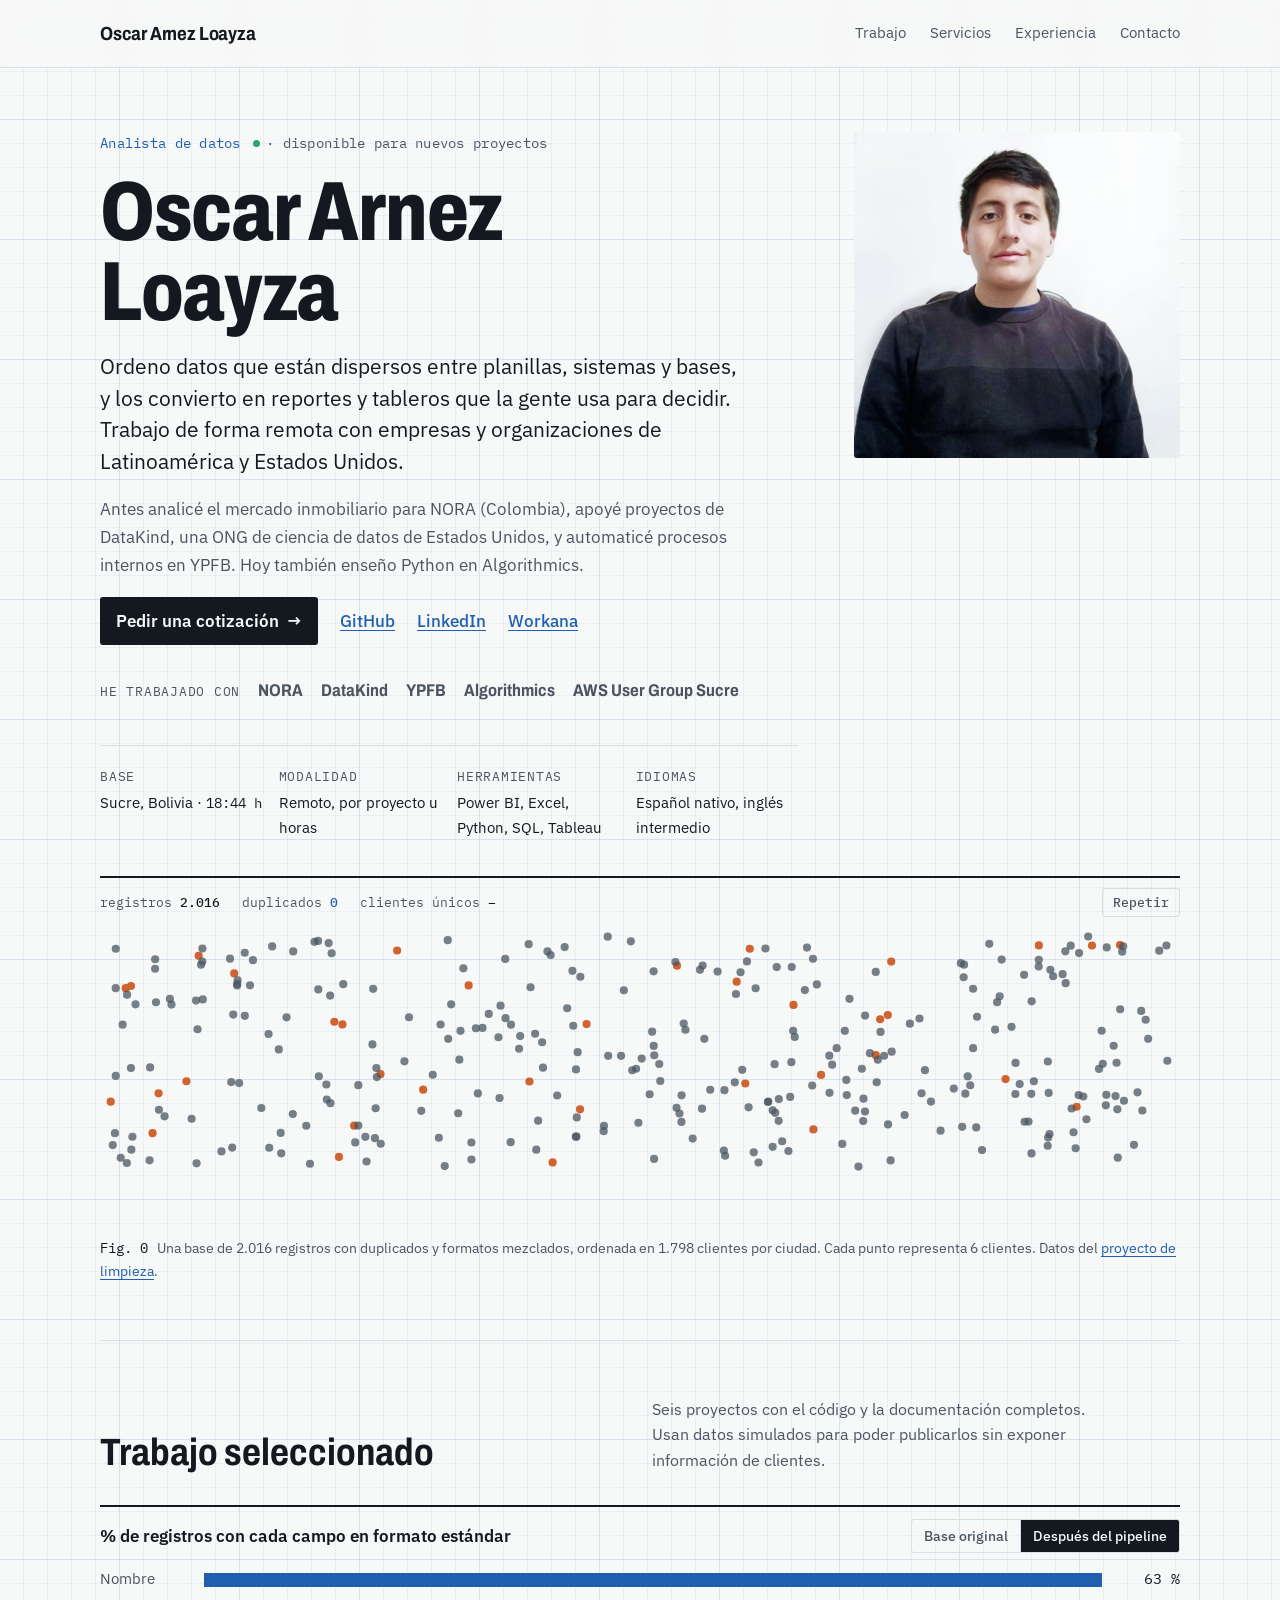
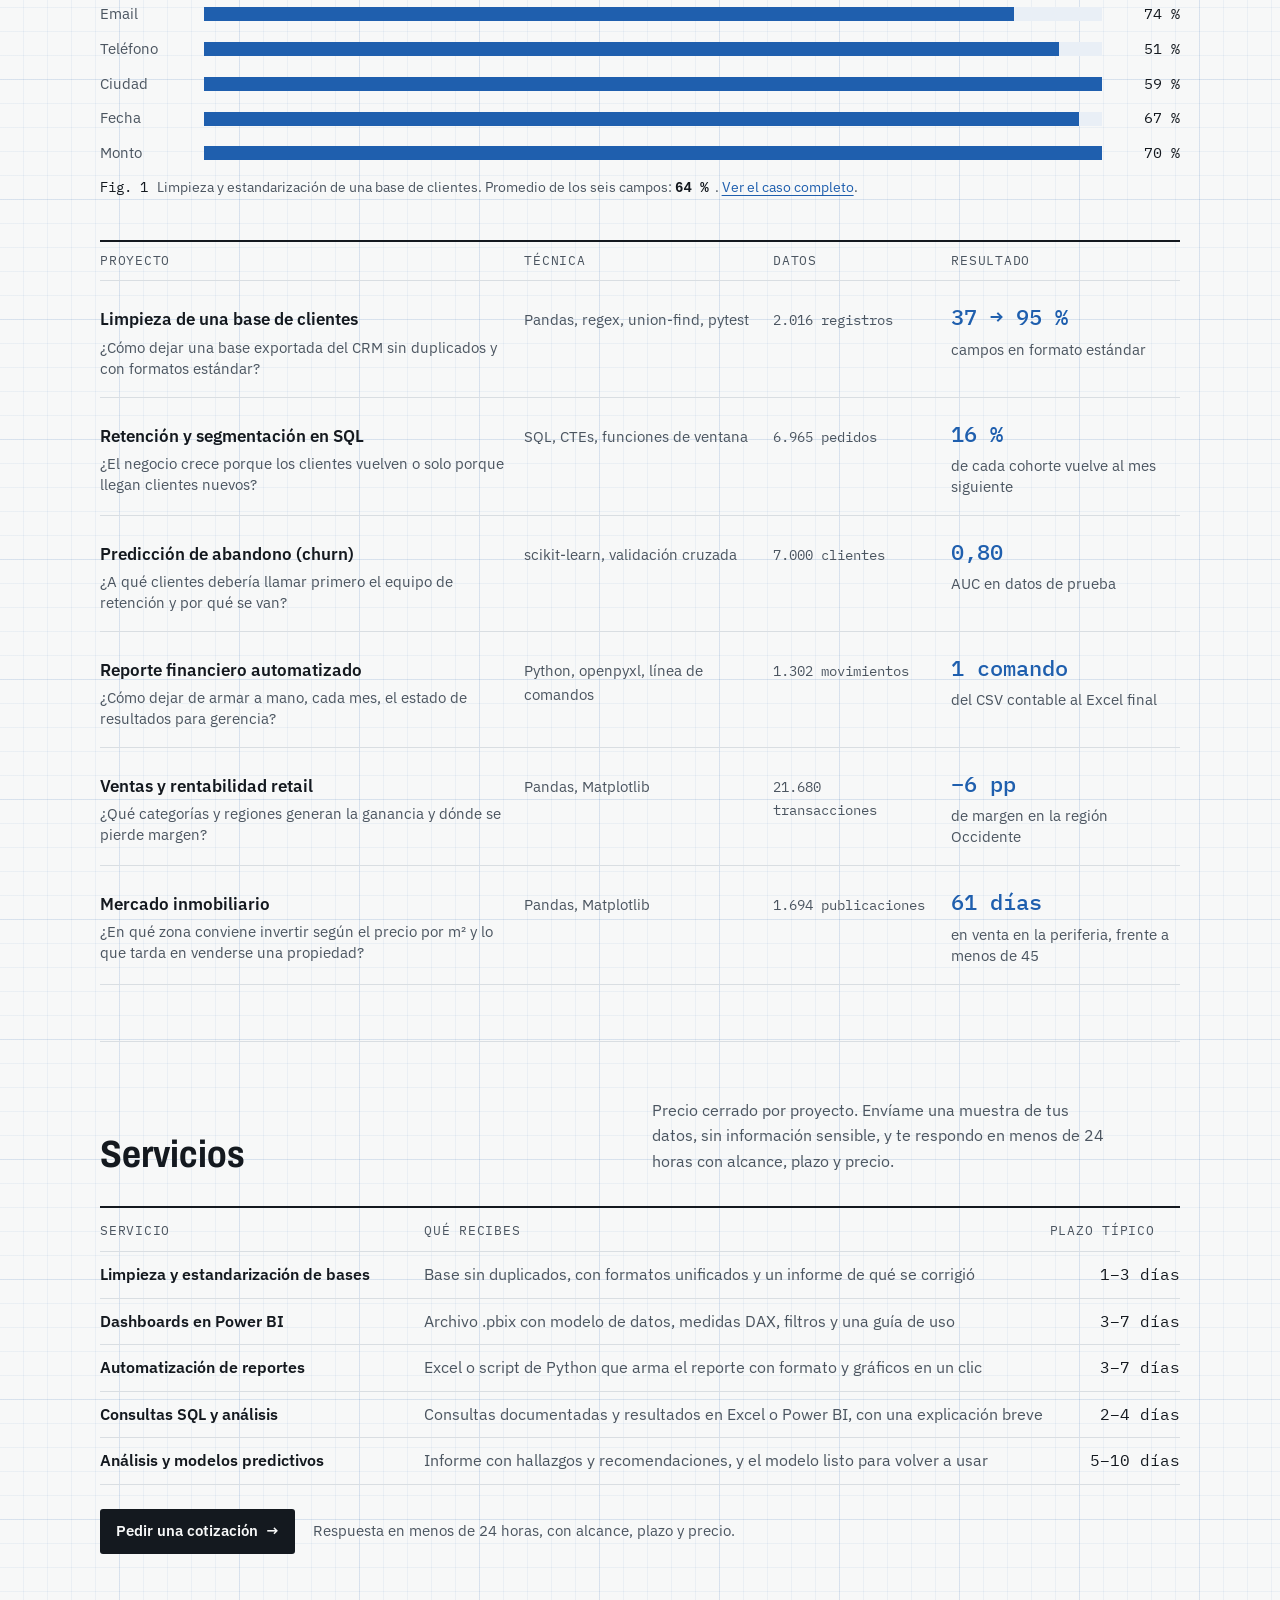
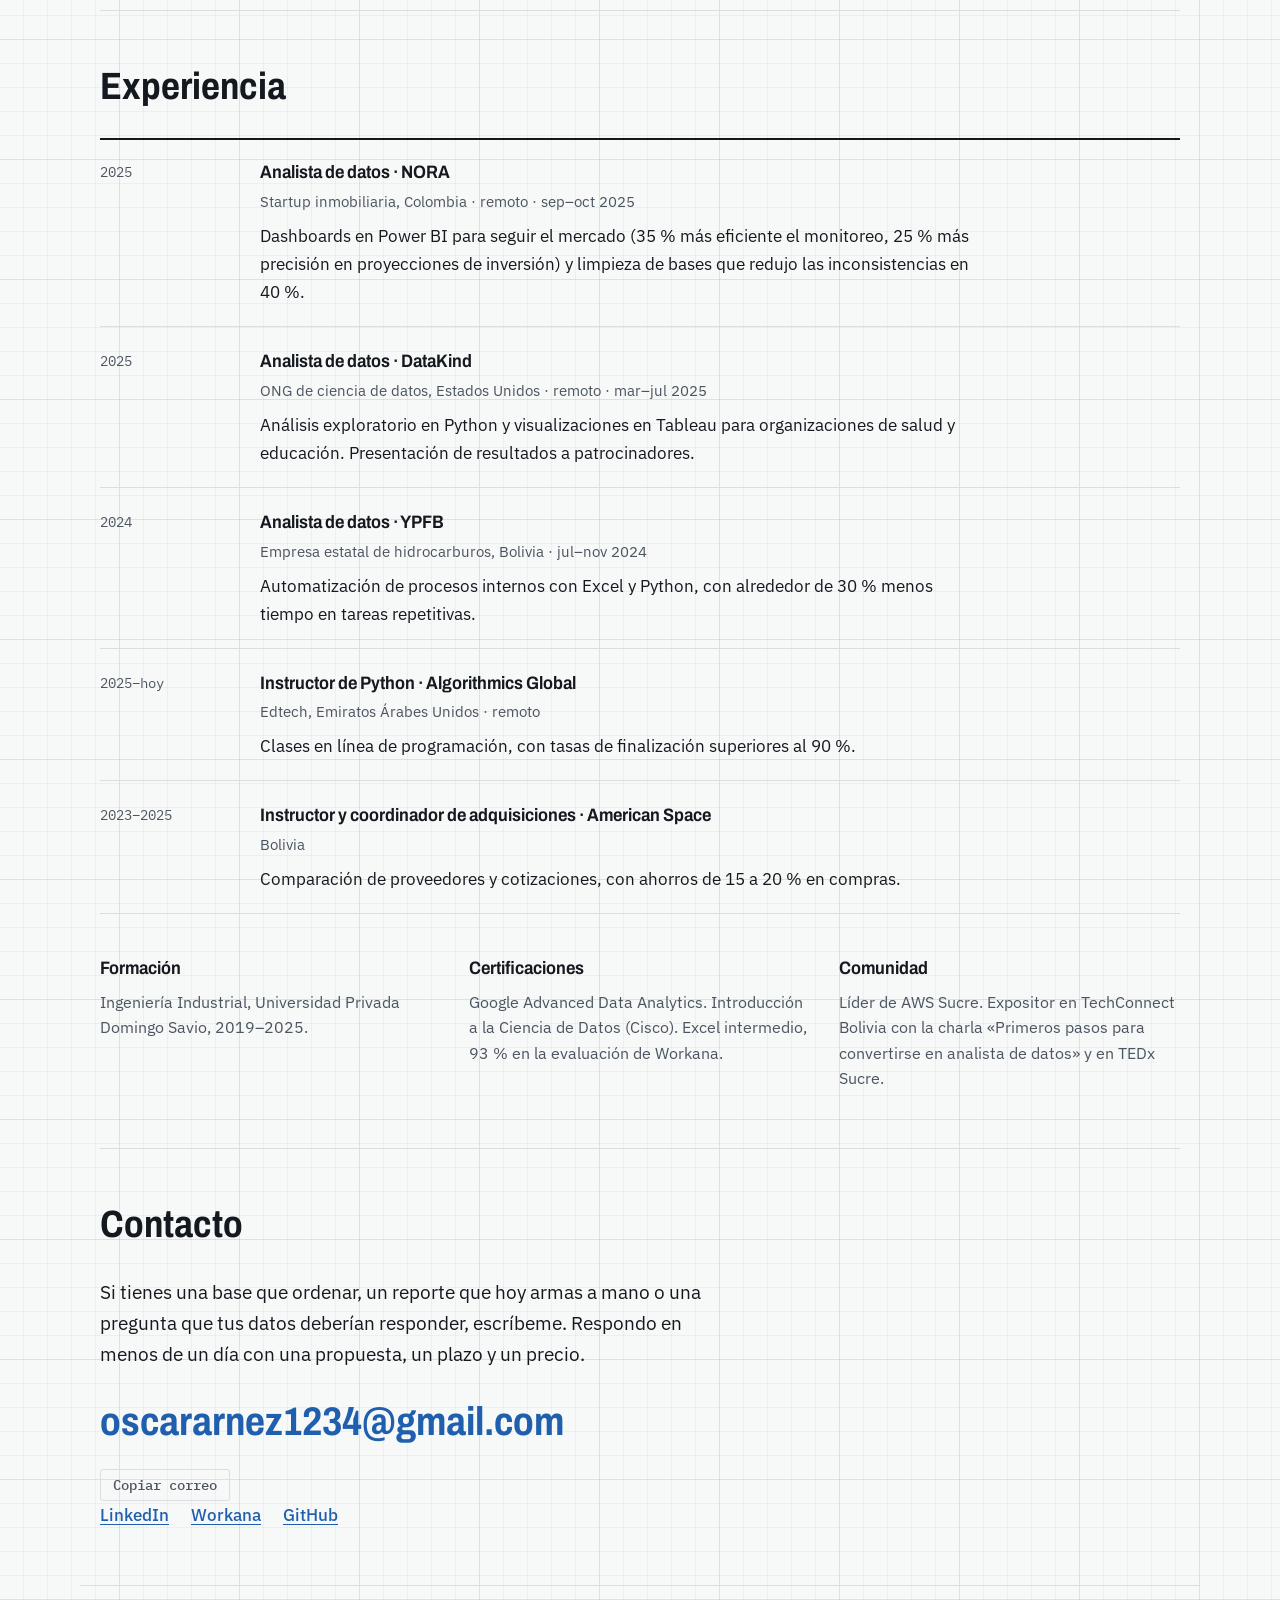
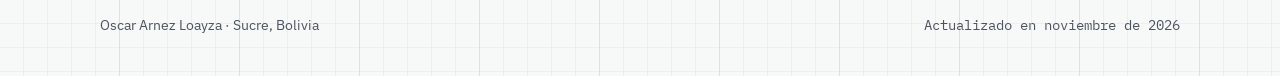
==== commit 65a881dd: "Hora local más corta Co-Authored-By: Claude Opus 5.5 <noreply@anthropic.com>" ====
--- a/index.html
+++ b/index.html
@@ -11,7 +11,7 @@
 <meta name="twitter:card" content="summary_large_image">
 <link rel="icon" href="assets/favicon.svg" type="image/svg+xml">
 <link rel="preconnect" href="https://fonts.googleapis.com"><link rel="preconnect" href="https://fonts.gstatic.com" crossorigin><link href="https://fonts.googleapis.com/css2?family=Archivo:wdth,wght@75..100,400..800&family=IBM+Plex+Sans:wght@400;500;600&family=IBM+Plex+Mono:wght@400;500&display=swap" rel="stylesheet">
-<link rel="stylesheet" href="style.css?v=1795145447">
+<link rel="stylesheet" href="style.css?v=1795145562">
 <script>document.documentElement.classList.add("js")</script>
 </head>
 <body>
@@ -168,6 +168,6 @@
   <span>Oscar Arnez Loayza · Sucre, Bolivia</span>
   <span class="mono">Actualizado en noviembre de 2026</span>
 </footer>
-<script src="site.js?v=1795145447" defer></script>
+<script src="site.js?v=1795145562" defer></script>
 </body>
 </html>
